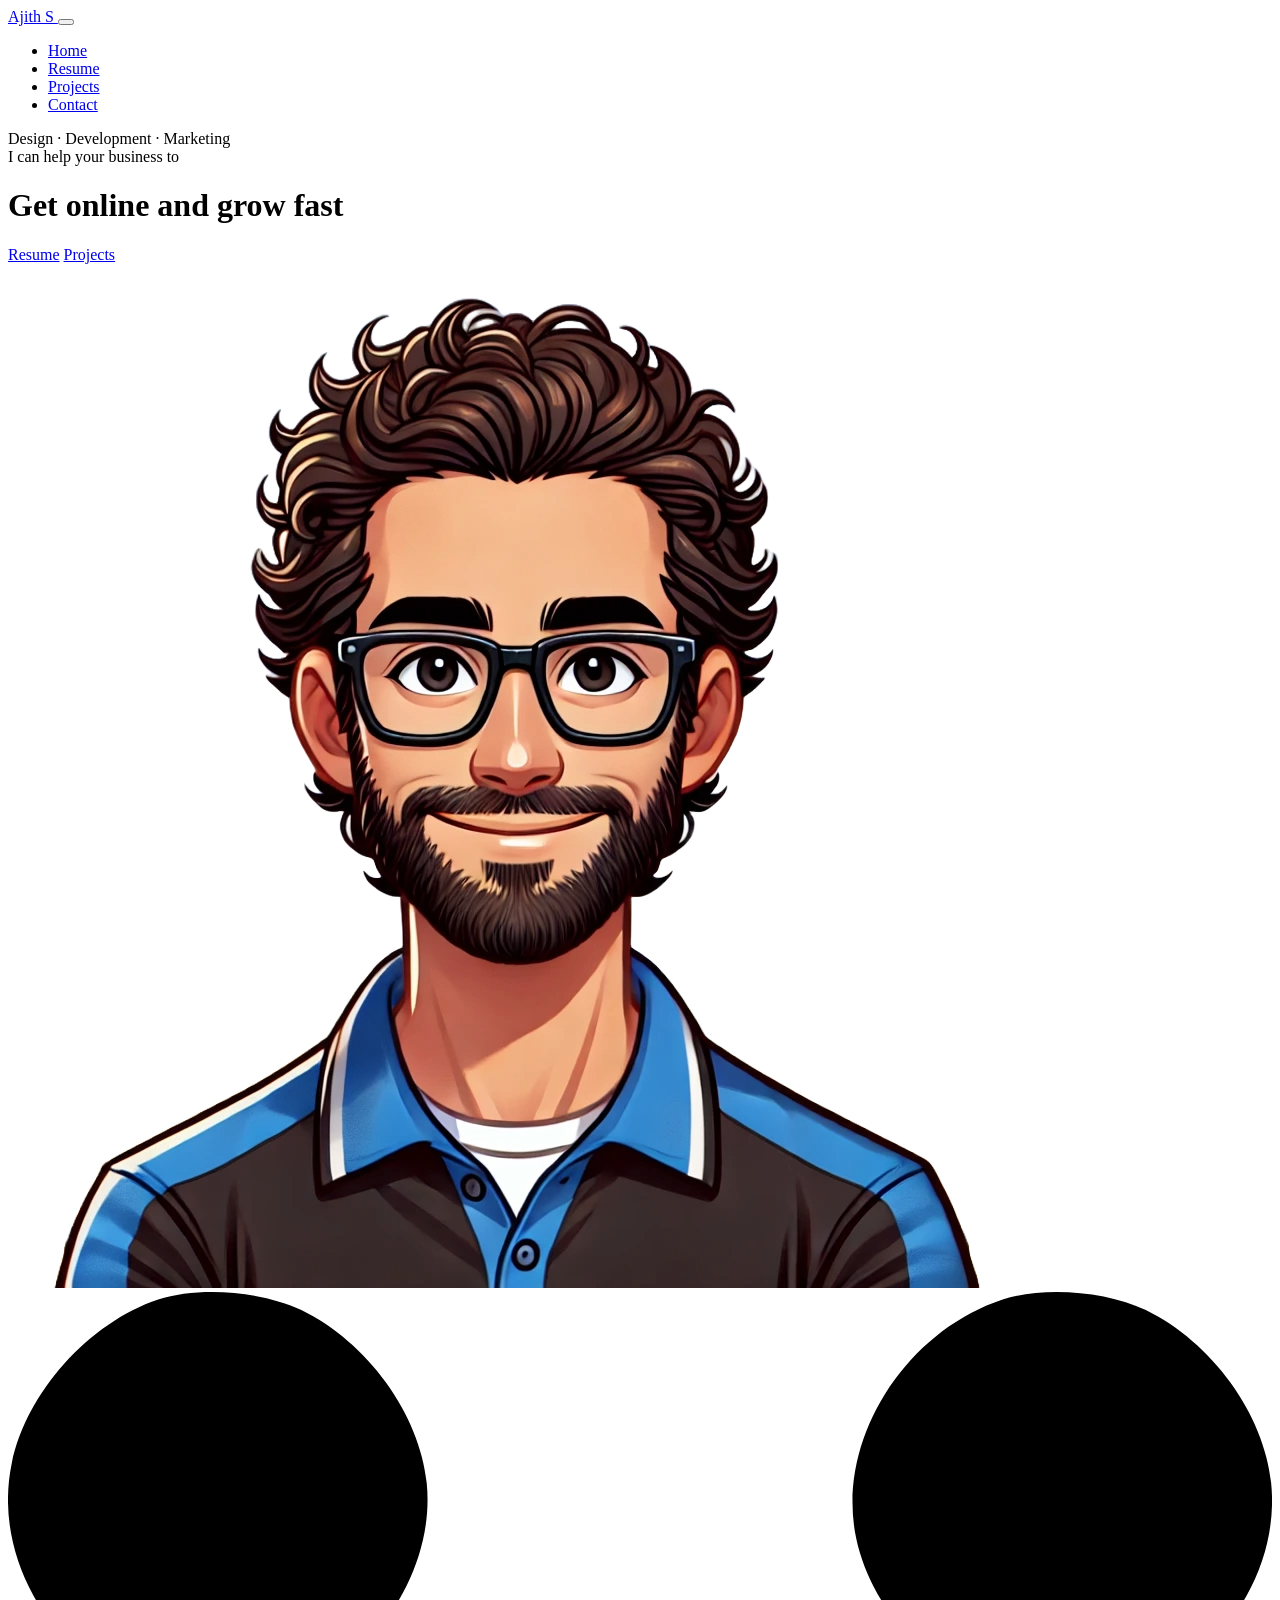
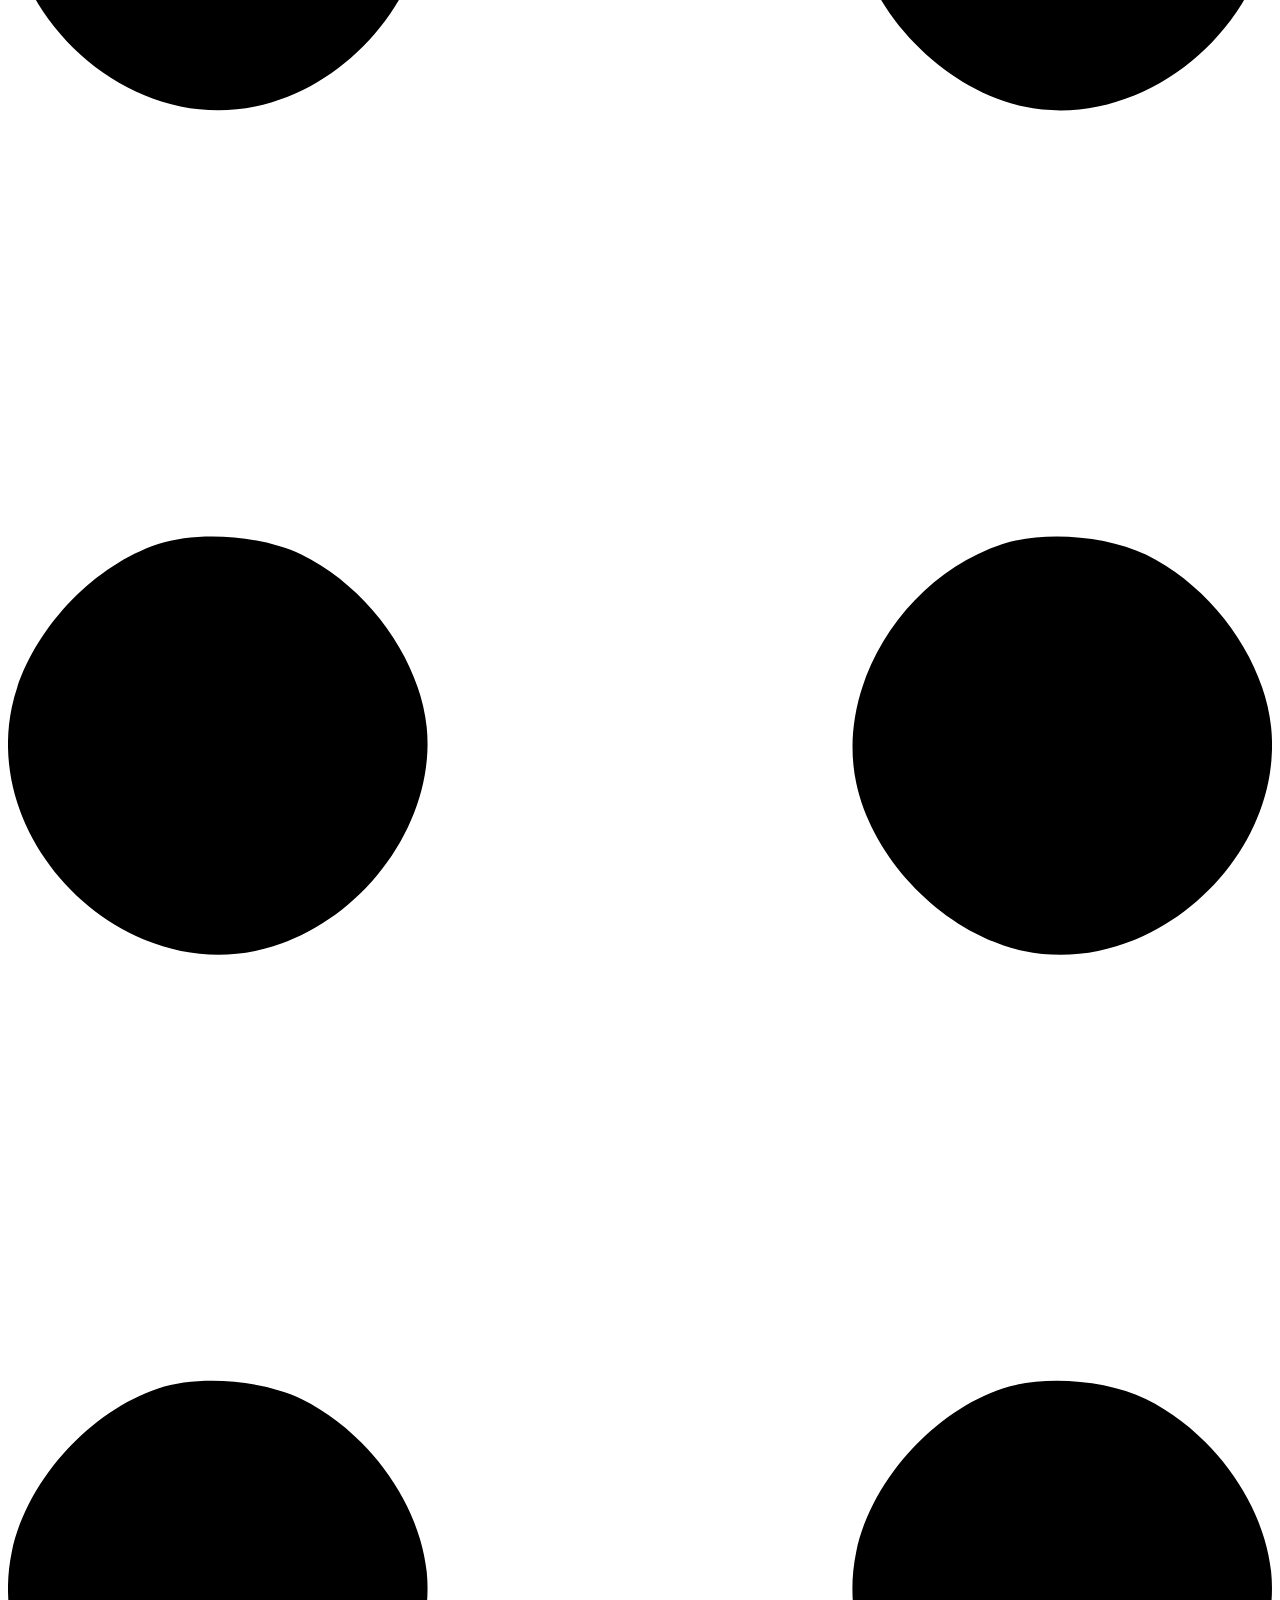
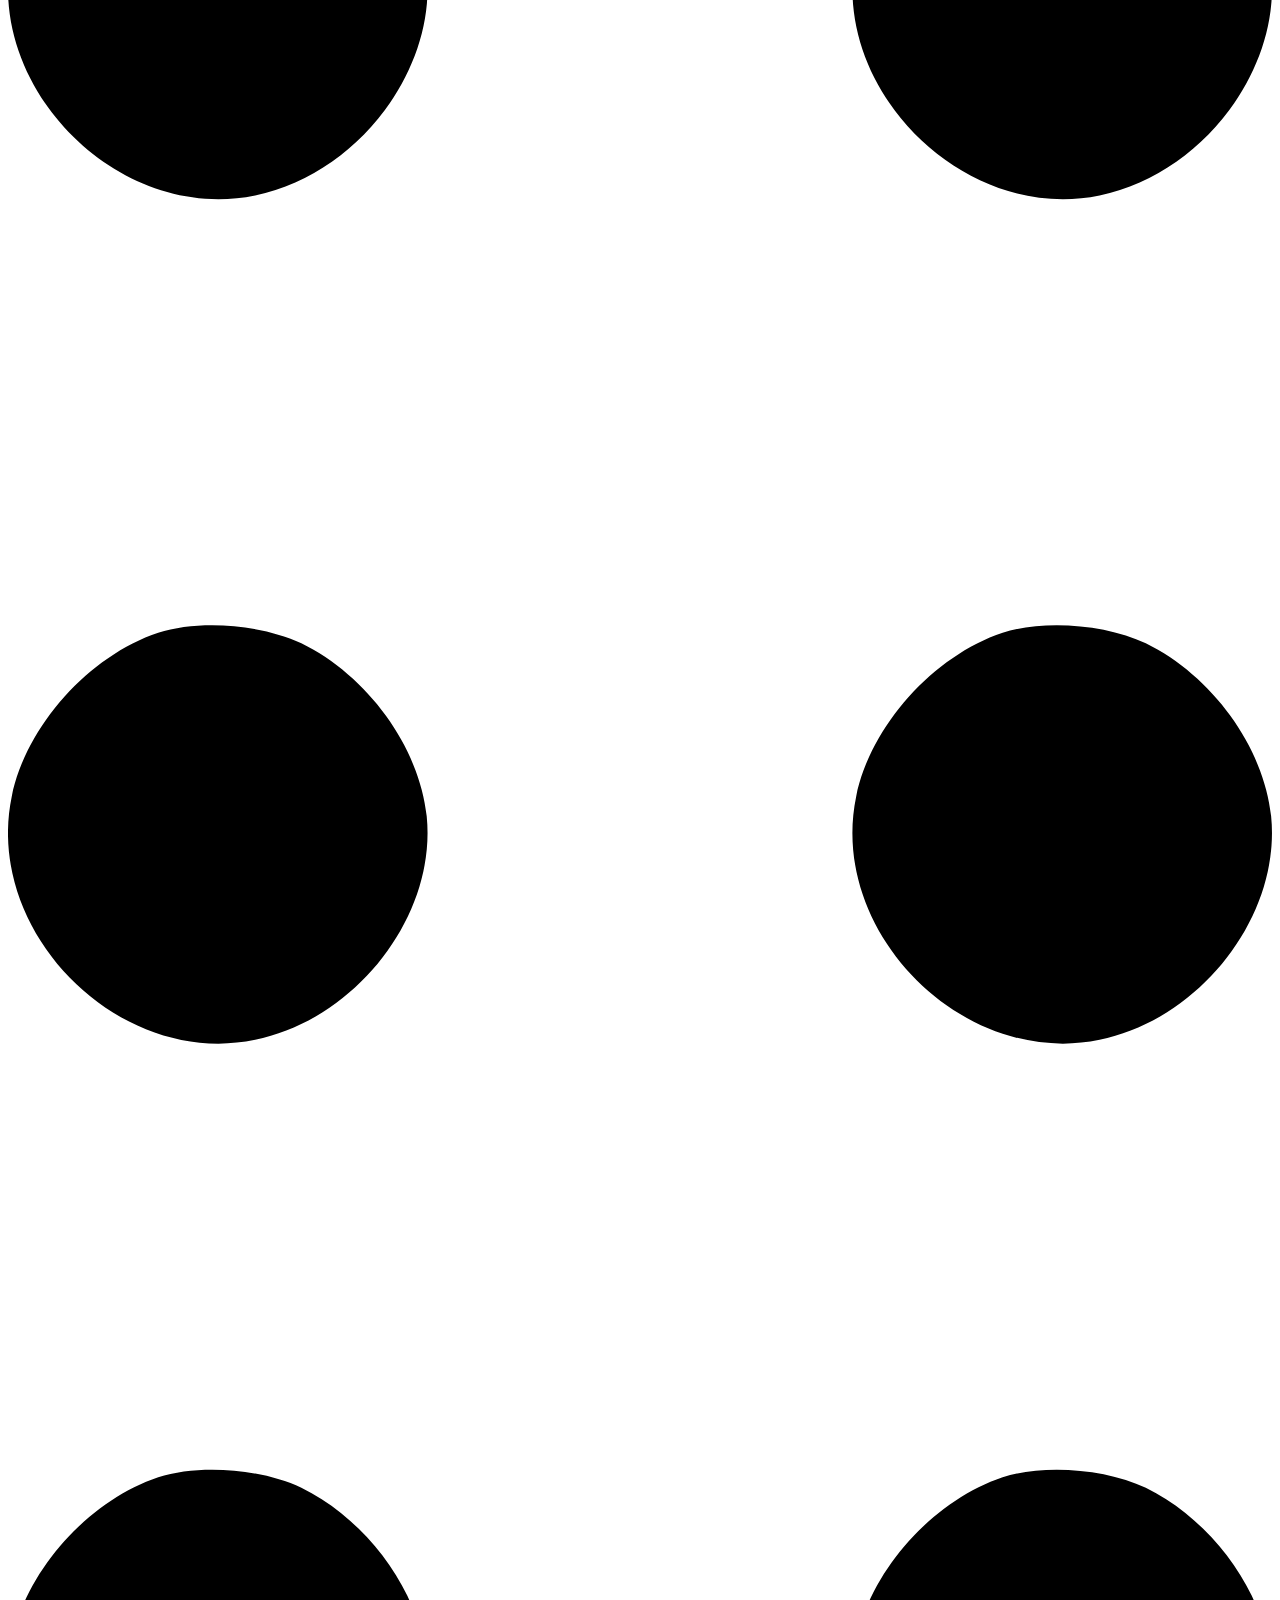
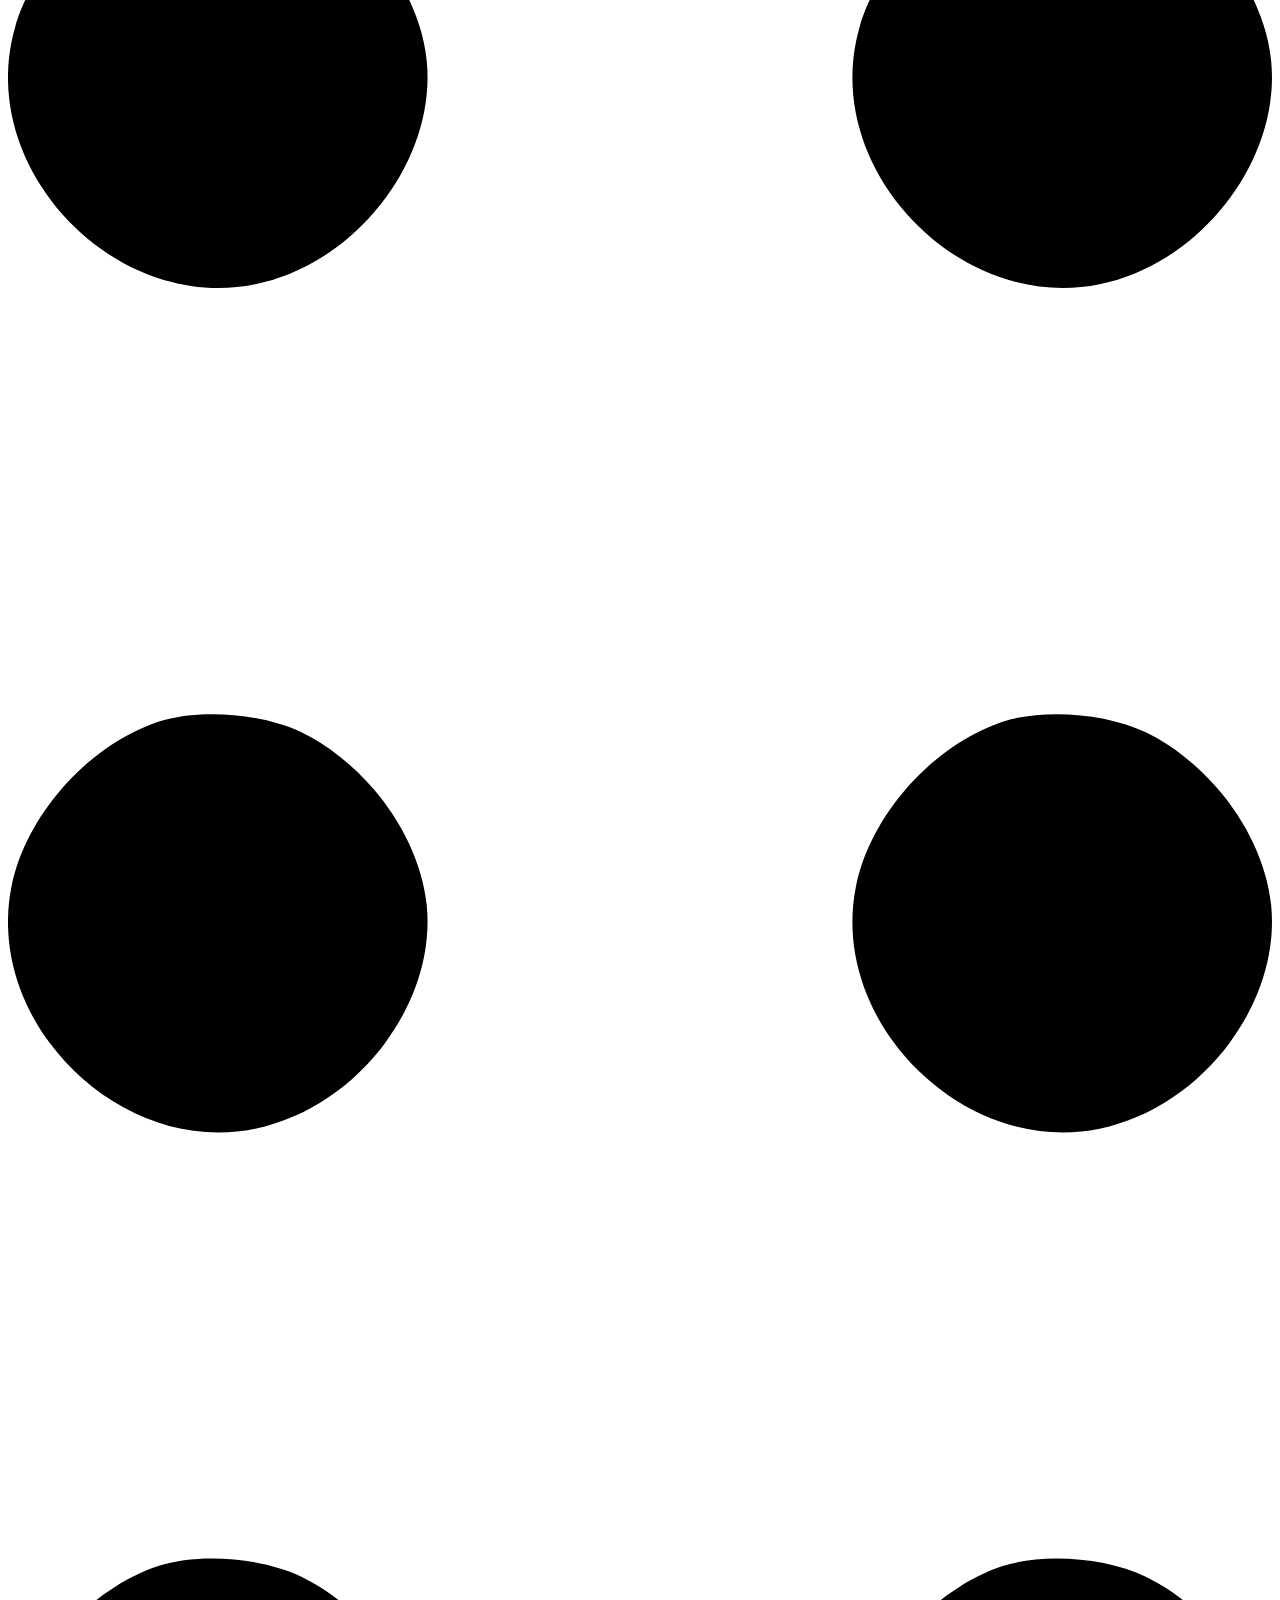
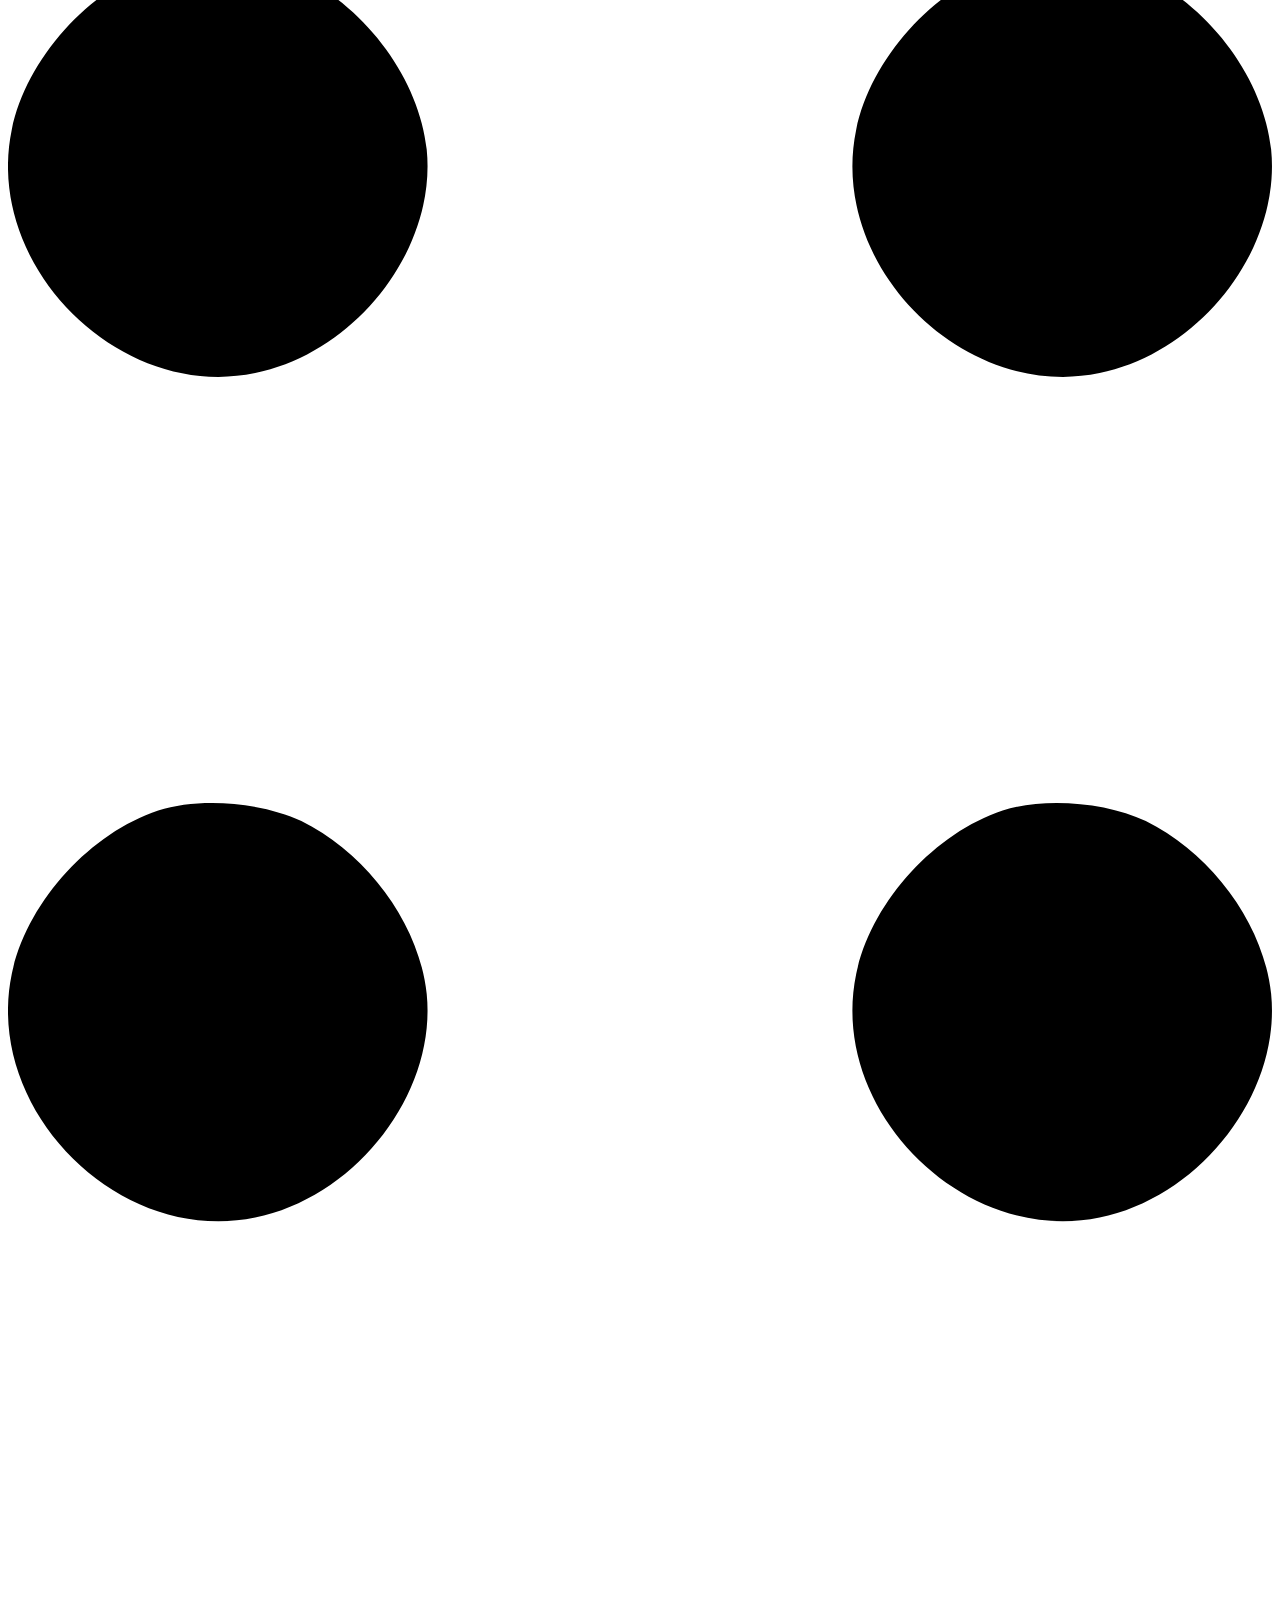
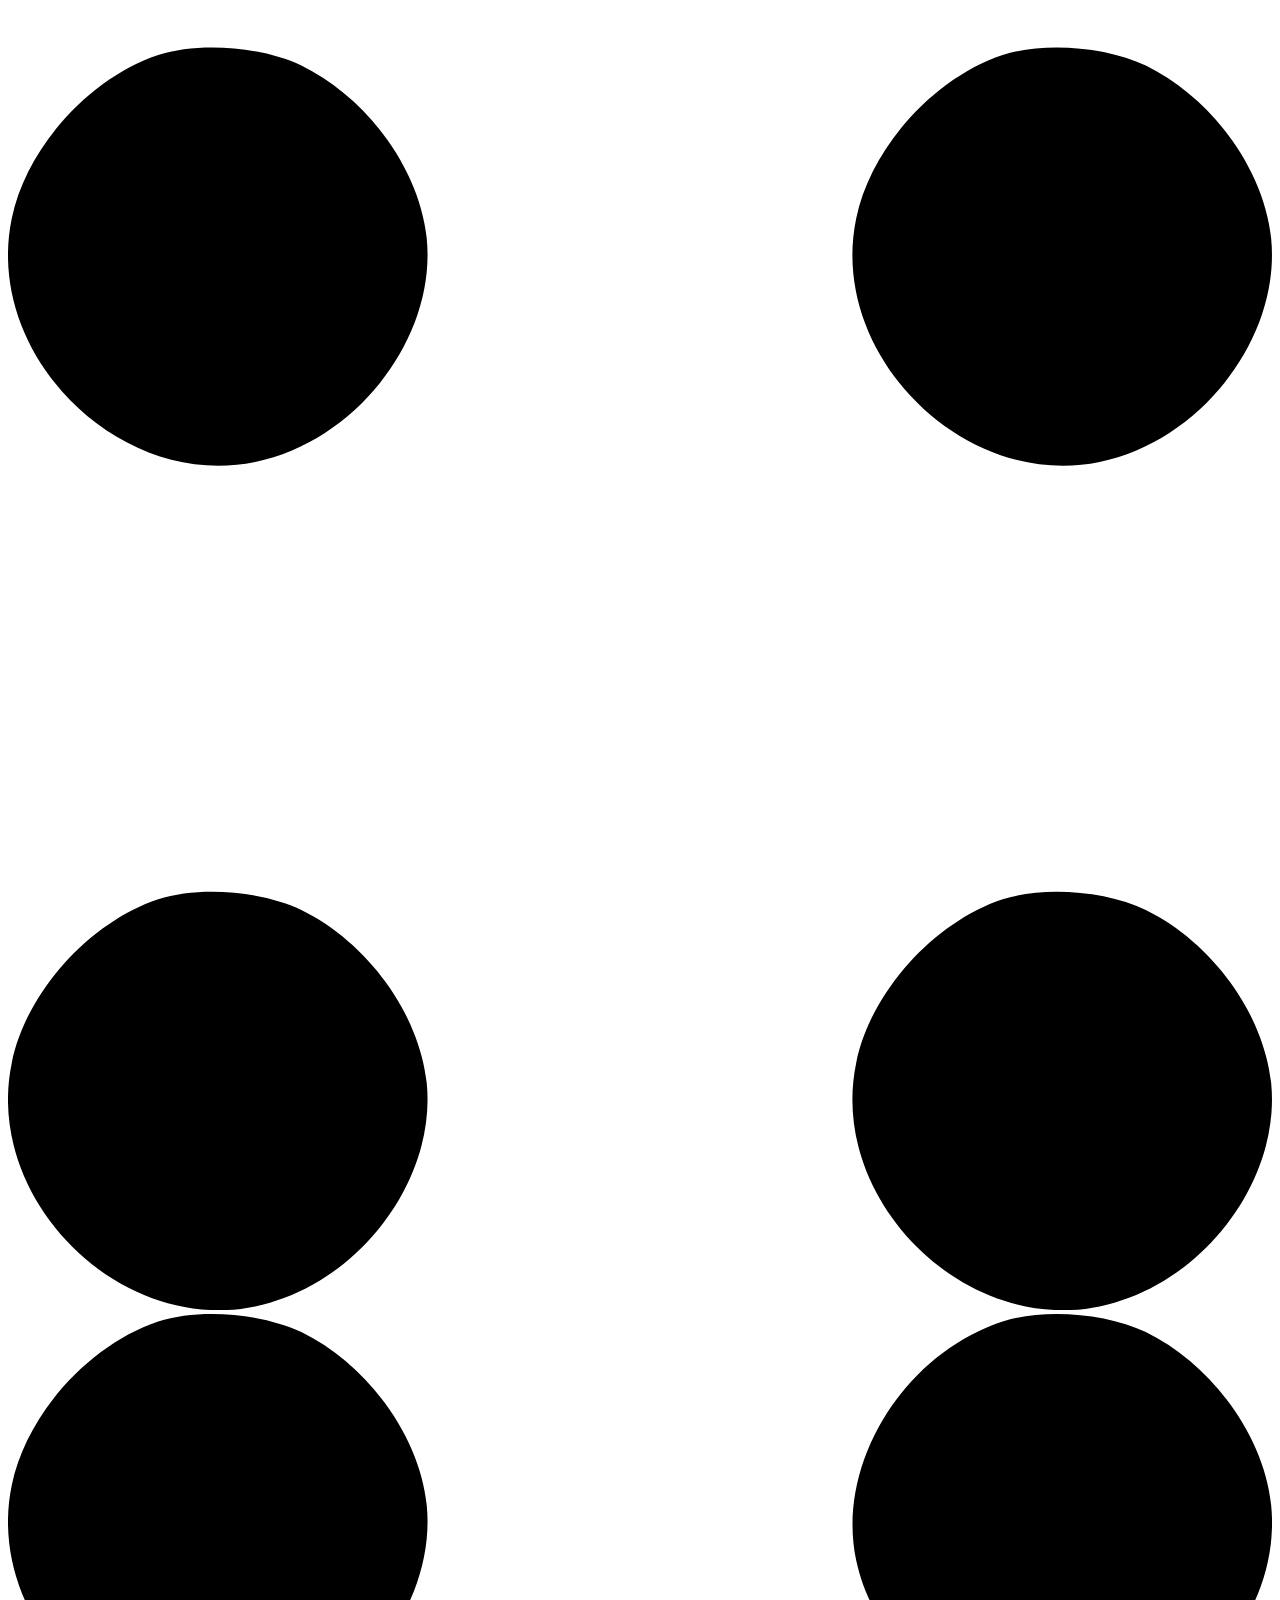
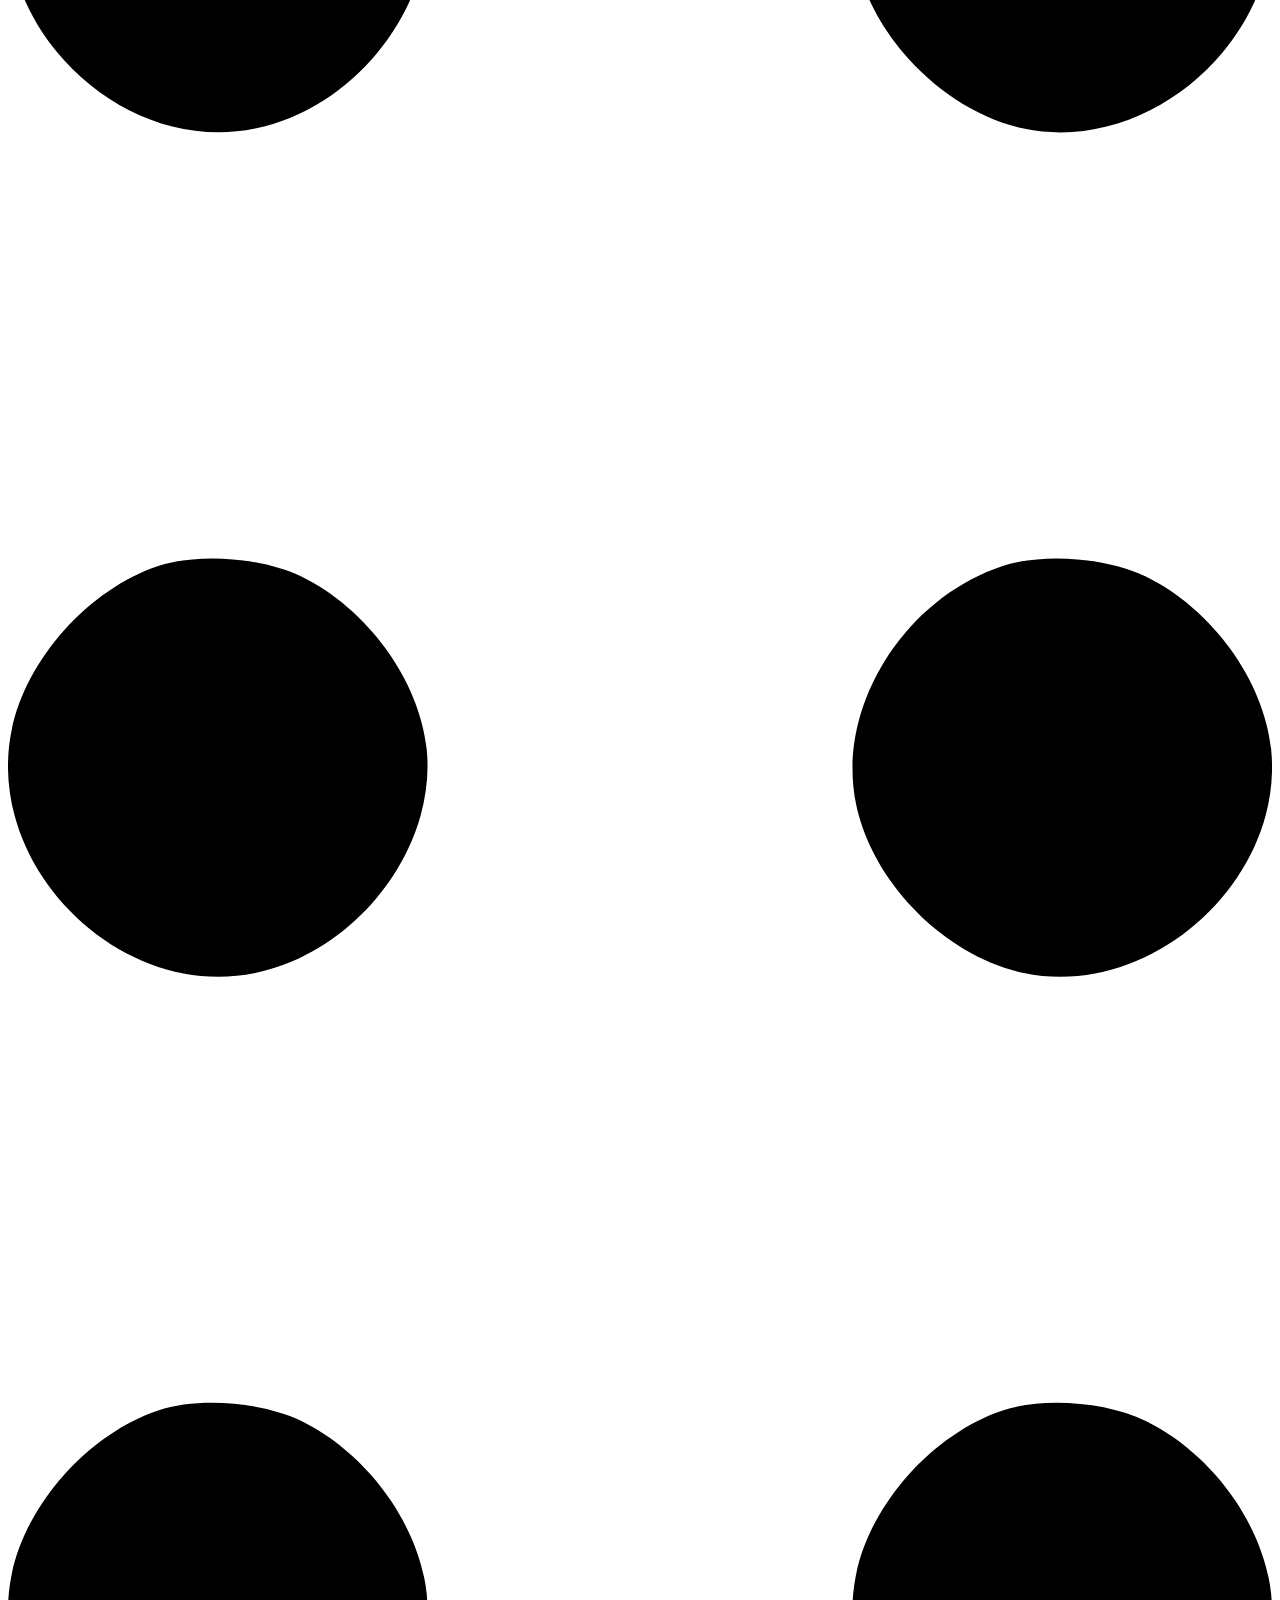
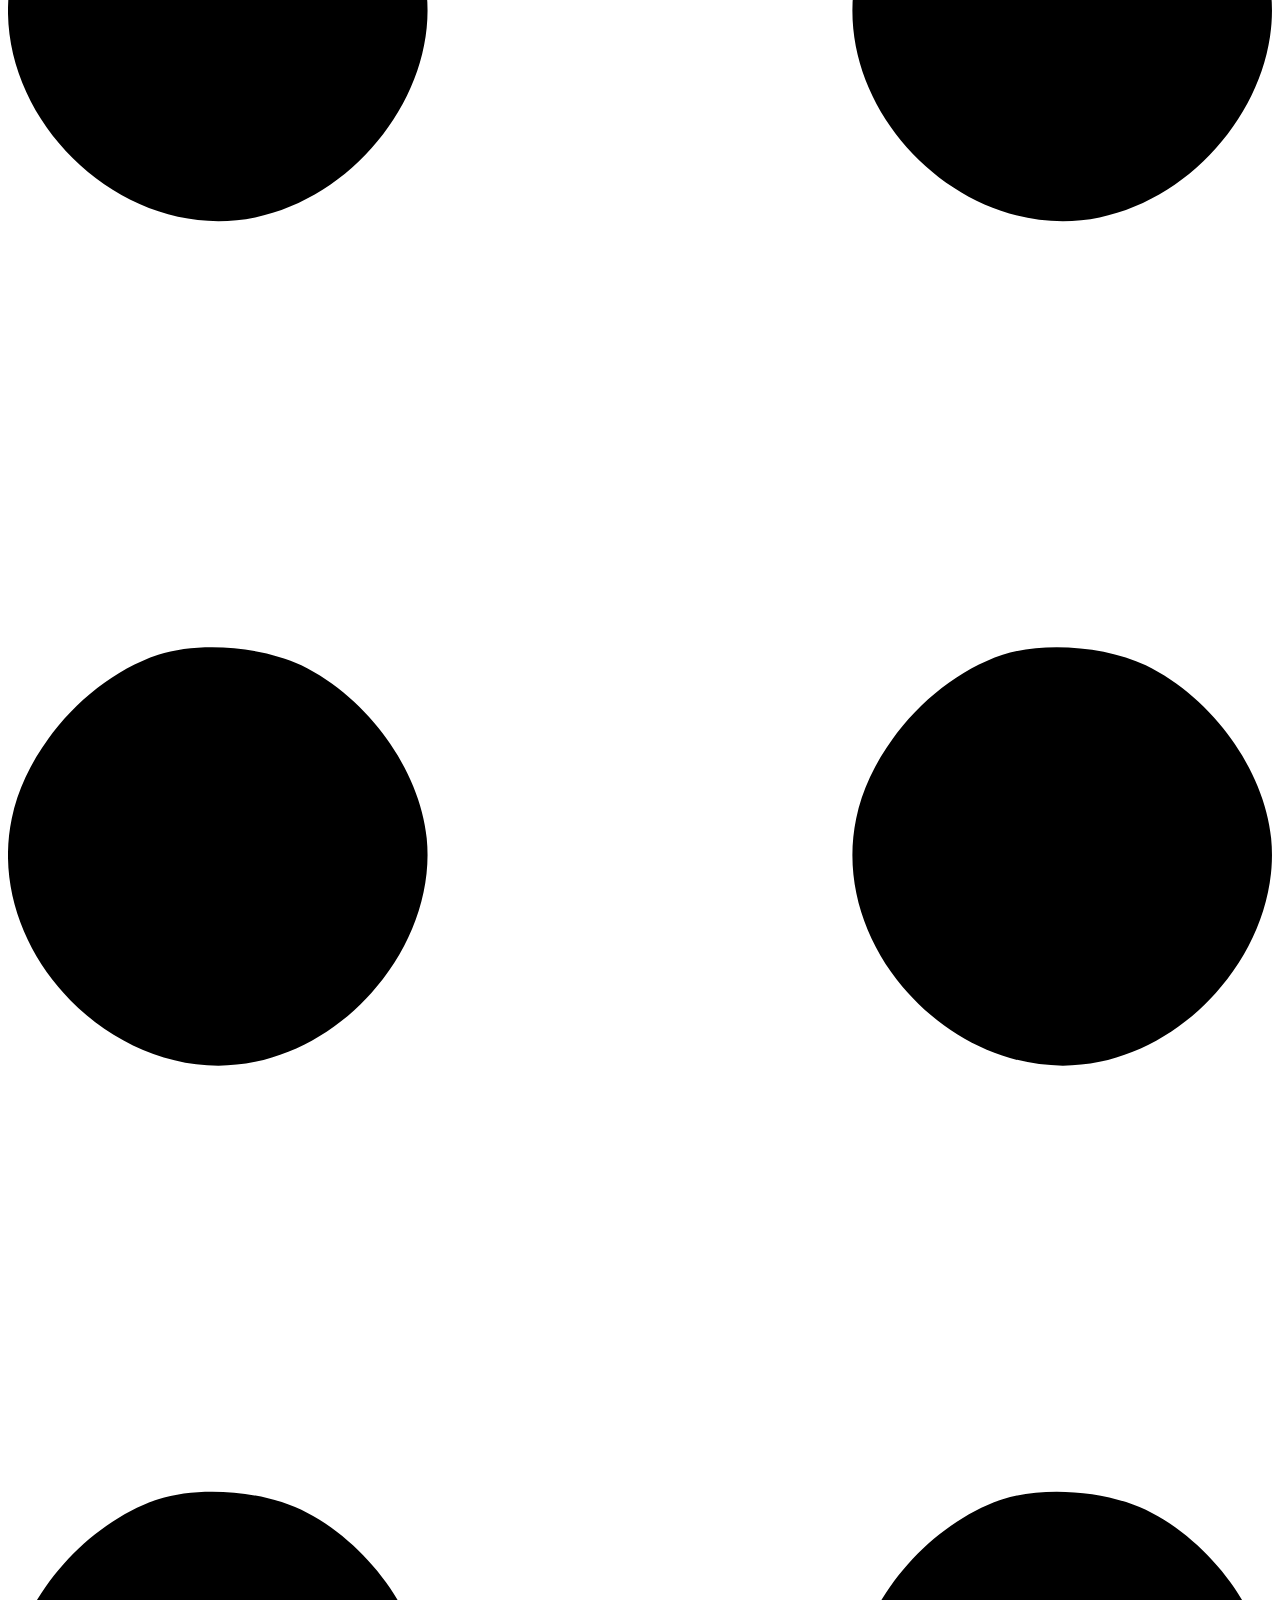
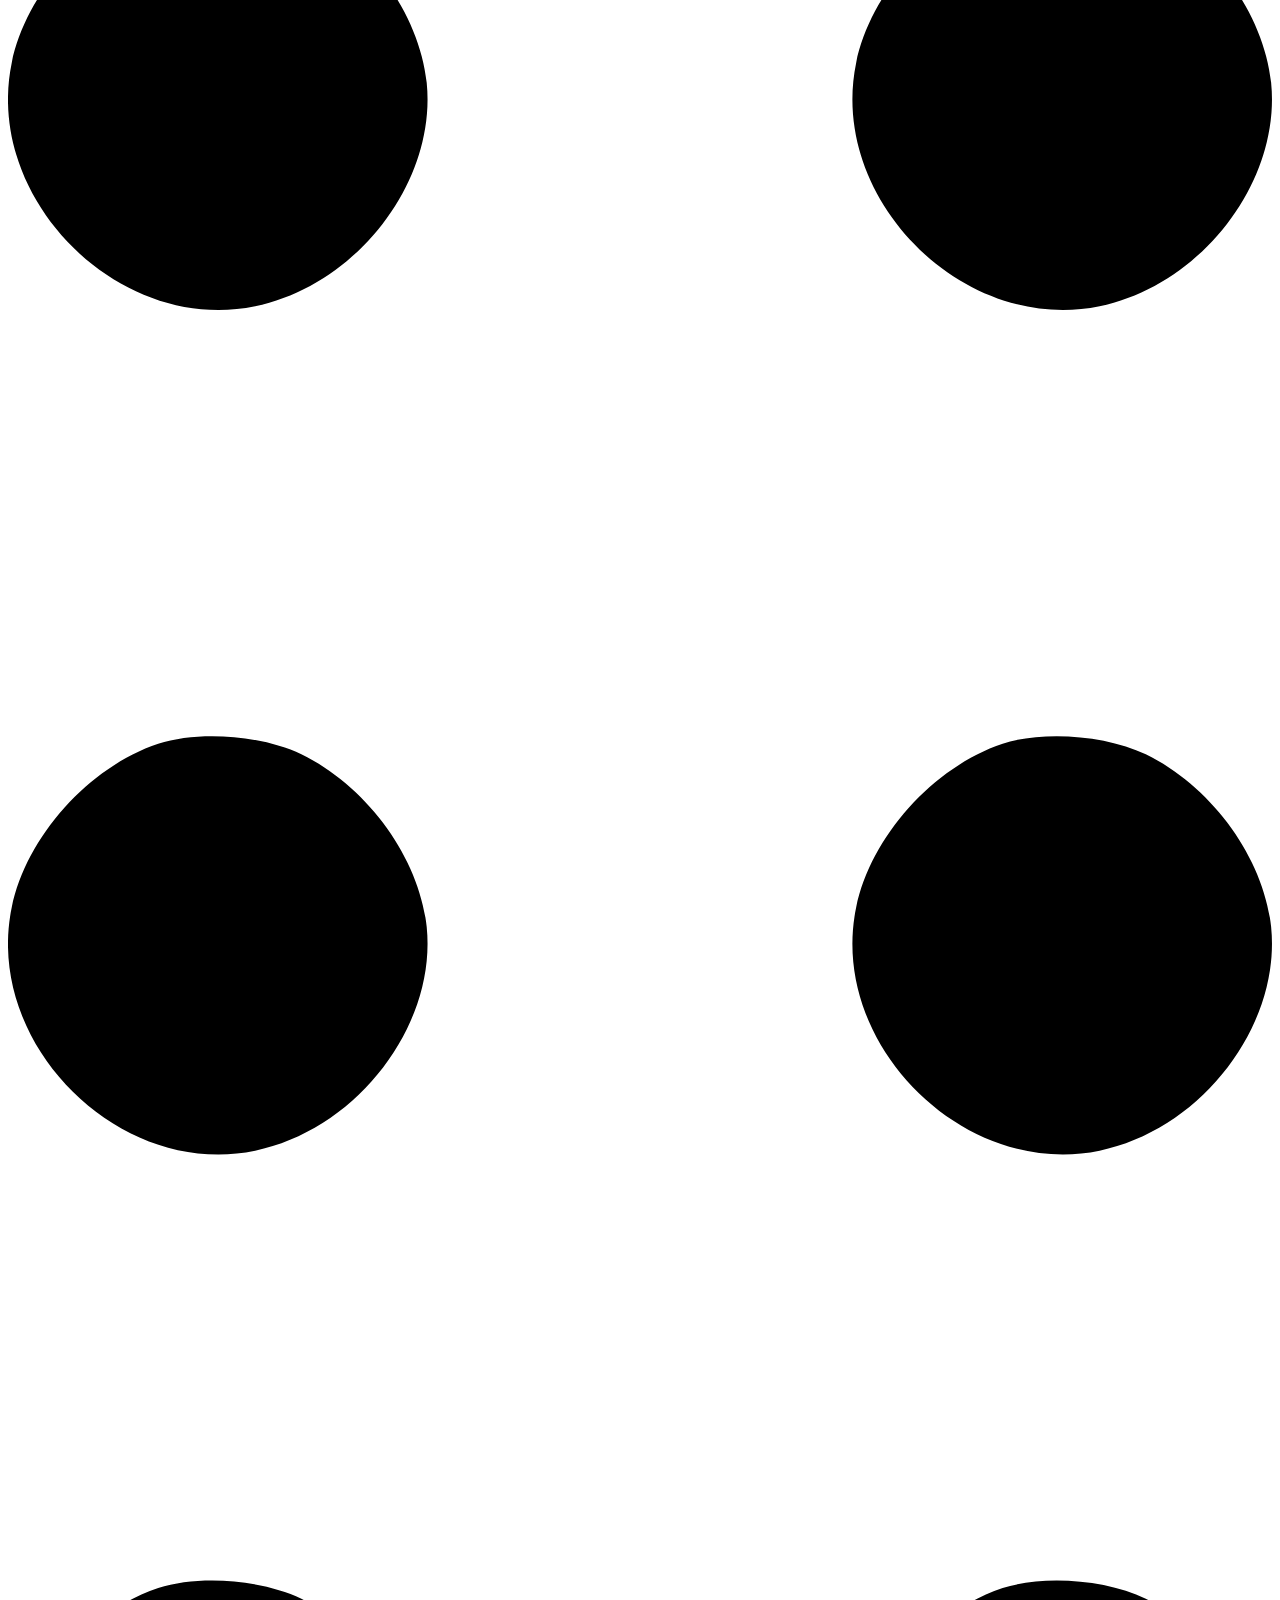
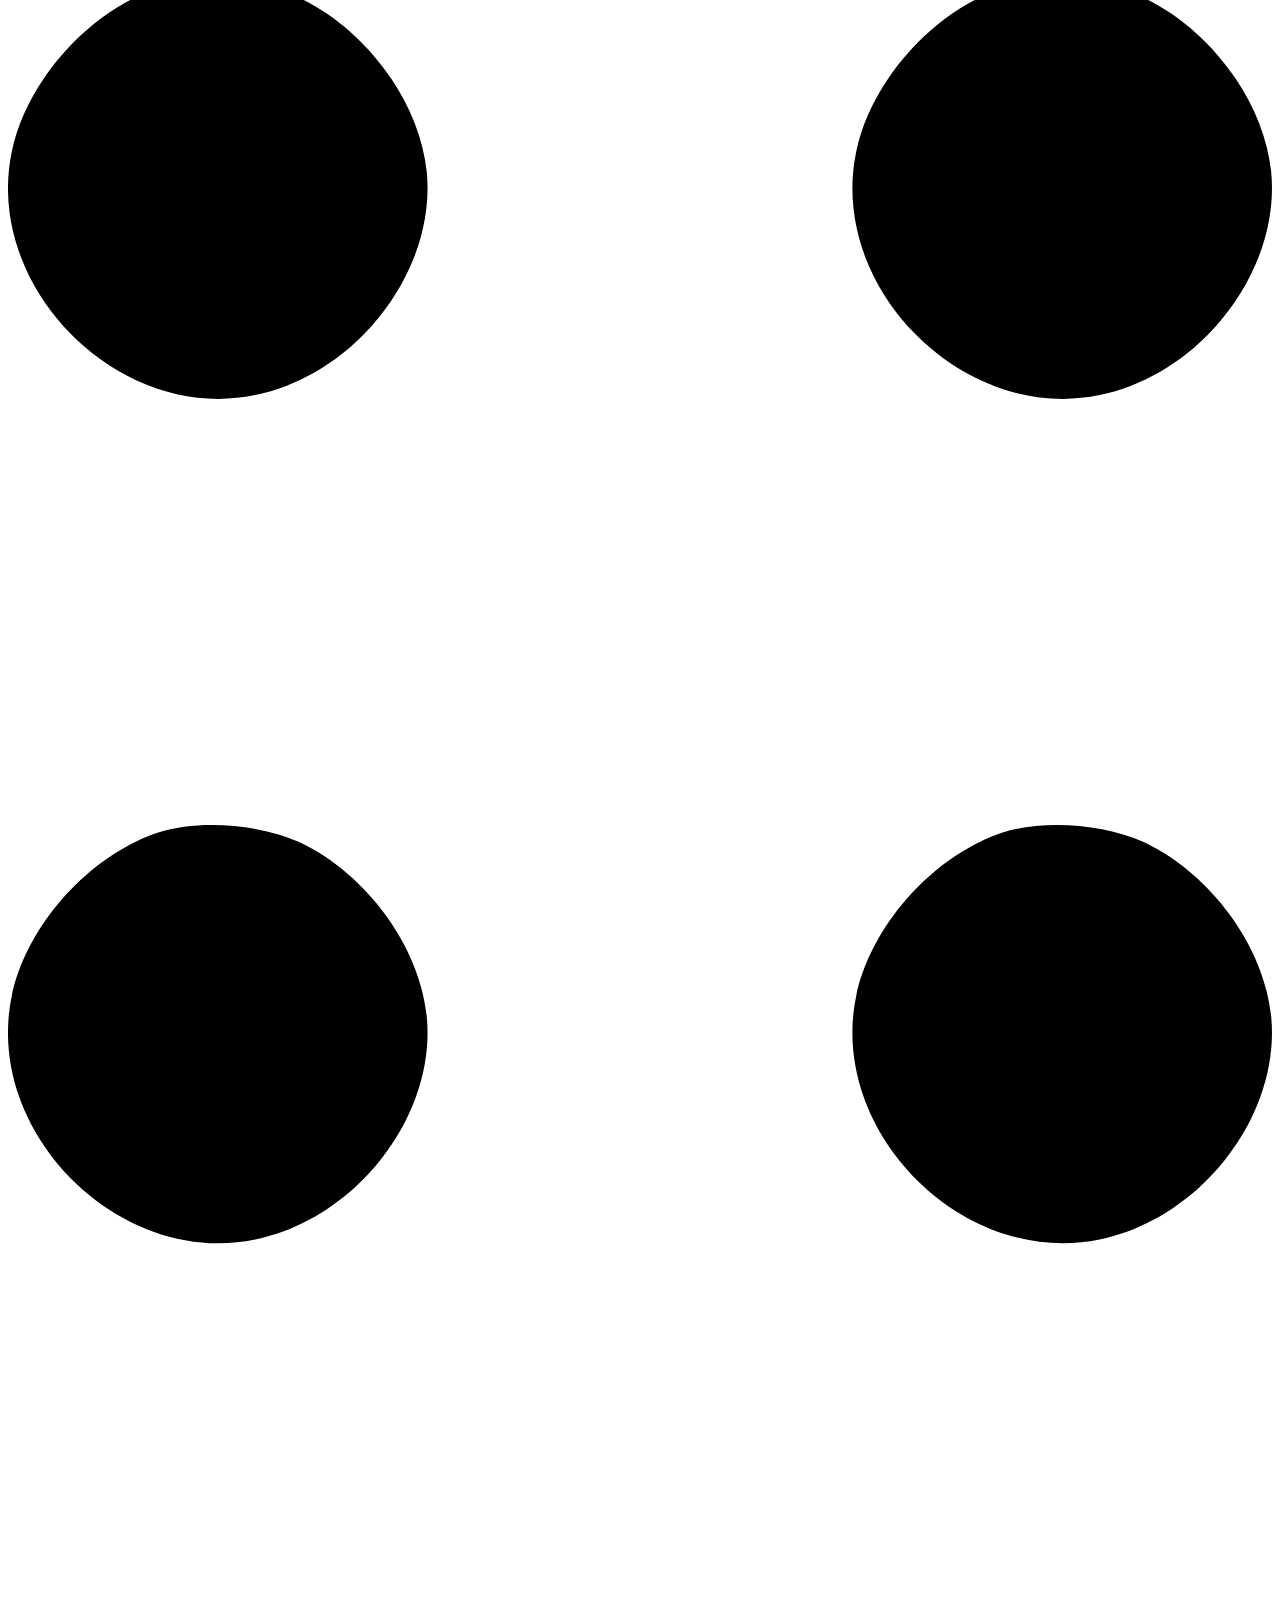
==== index.html @ 53abc730 "init" ====
<!DOCTYPE html>
<html lang="en">
  <head>
    <meta charset="utf-8" />
    <meta
      name="viewport"
      content="width=device-width, initial-scale=1, shrink-to-fit=no"
    />
    <meta name="description" content="" />
    <meta name="author" content="" />
    <title>Ajith Profile</title>
    <!-- Favicon-->
    <link rel="icon" type="image/x-icon" href="assets/favicon.ico" />
    <!-- Custom Google font-->
    <link rel="preconnect" href="https://fonts.googleapis.com" />
    <link rel="preconnect" href="https://fonts.gstatic.com" crossorigin />
    <link
      href="https://fonts.googleapis.com/css2?family=Plus+Jakarta+Sans:wght@100;200;300;400;500;600;700;800;900&amp;display=swap"
      rel="stylesheet"
    />
    <!-- Bootstrap icons-->
    <link
      href="https://cdn.jsdelivr.net/npm/bootstrap-icons@1.8.1/font/bootstrap-icons.css"
      rel="stylesheet"
    />
    <!-- Core theme CSS (includes Bootstrap)-->
    <link href="css/styles.css" rel="stylesheet" />
  </head>
  <body class="d-flex flex-column h-100">
    <main class="flex-shrink-0">
      <!-- Navigation-->
      <nav class="navbar navbar-expand-lg navbar-light bg-white py-3">
        <div class="container px-5">
          <a class="navbar-brand" href="index.html"
            ><span class="fw-bolder text-primary"> Ajith S </span></a
          >
          <button
            class="navbar-toggler"
            type="button"
            data-bs-toggle="collapse"
            data-bs-target="#navbarSupportedContent"
            aria-controls="navbarSupportedContent"
            aria-expanded="false"
            aria-label="Toggle navigation"
          >
            <span class="navbar-toggler-icon"></span>
          </button>
          <div class="collapse navbar-collapse" id="navbarSupportedContent">
            <ul class="navbar-nav ms-auto mb-2 mb-lg-0 small fw-bolder">
              <li class="nav-item">
                <a class="nav-link" href="index.html">Home</a>
              </li>
              <li class="nav-item">
                <a class="nav-link" href="resume.html">Resume</a>
              </li>
              <li class="nav-item">
                <a class="nav-link" href="projects.html">Projects</a>
              </li>
              <li class="nav-item">
                <a class="nav-link" href="contact.html">Contact</a>
              </li>
            </ul>
          </div>
        </div>
      </nav>
      <!-- Header-->
      <header class="py-5">
        <div class="container px-5 pb-5">
          <div class="row gx-5 align-items-center">
            <div class="col-xxl-5">
              <!-- Header text content-->
              <div class="text-center text-xxl-start">
                <div
                  class="badge bg-gradient-primary-to-secondary text-white mb-4"
                >
                  <div class="text-uppercase">
                    Design &middot; Development &middot; Marketing
                  </div>
                </div>
                <div class="fs-3 fw-light text-muted">
                  I can help your business to
                </div>
                <h1 class="display-3 fw-bolder mb-5">
                  <span class="text-gradient d-inline"
                    >Get online and grow fast</span
                  >
                </h1>
                <div
                  class="d-grid gap-3 d-sm-flex justify-content-sm-center justify-content-xxl-start mb-3"
                >
                  <a
                    class="btn btn-primary btn-lg px-5 py-3 me-sm-3 fs-6 fw-bolder"
                    href="resume.html"
                    >Resume</a
                  >
                  <a
                    class="btn btn-outline-dark btn-lg px-5 py-3 fs-6 fw-bolder"
                    href="projects.html"
                    >Projects</a
                  >
                </div>
              </div>
            </div>
            <div class="col-xxl-7">
              <!-- Header profile picture-->
              <div class="d-flex justify-content-center mt-5 mt-xxl-0">
                <div class="profile bg-gradient-primary-to-secondary">
                  <!-- TIP: For best results, use a photo with a transparent background like the demo example below-->
                  <!-- Watch a tutorial on how to do this on YouTube (link)-->
                  <img class="profile-img" src="assets/profile.png" alt="..." />
                  <div class="dots-1">
                    <!-- SVG Dots-->
                    <svg
                      version="1.1"
                      xmlns="http://www.w3.org/2000/svg"
                      xmlns:xlink="http://www.w3.org/1999/xlink"
                      x="0px"
                      y="0px"
                      viewBox="0 0 191.6 1215.4"
                      style="enable-background: new 0 0 191.6 1215.4"
                      xml:space="preserve"
                    >
                      <g
                        transform="translate(0.000000,1280.000000) scale(0.100000,-0.100000)"
                      >
                        <path
                          d="M227.7,12788.6c-105-35-200-141-222-248c-43-206,163-412,369-369c155,32,275,190,260,339c-11,105-90,213-190,262        C383.7,12801.6,289.7,12808.6,227.7,12788.6z"
                        ></path>
                        <path
                          d="M1507.7,12788.6c-151-50-253-216-222-362c25-119,136-230,254-255c194-41,395,142,375,339c-11,105-90,213-190,262        C1663.7,12801.6,1569.7,12808.6,1507.7,12788.6z"
                        ></path>
                        <path
                          d="M227.7,11508.6c-105-35-200-141-222-248c-43-206,163-412,369-369c155,32,275,190,260,339c-11,105-90,213-190,262        C383.7,11521.6,289.7,11528.6,227.7,11508.6z"
                        ></path>
                        <path
                          d="M1507.7,11508.6c-151-50-253-216-222-362c25-119,136-230,254-255c194-41,395,142,375,339c-11,105-90,213-190,262        C1663.7,11521.6,1569.7,11528.6,1507.7,11508.6z"
                        ></path>
                        <path
                          d="M227.7,10228.6c-105-35-200-141-222-248c-43-206,163-412,369-369c155,32,275,190,260,339c-11,105-90,213-190,262        C383.7,10241.6,289.7,10248.6,227.7,10228.6z"
                        ></path>
                        <path
                          d="M1507.7,10228.6c-105-35-200-141-222-248c-43-206,163-412,369-369c155,32,275,190,260,339c-11,105-90,213-190,262        C1663.7,10241.6,1569.7,10248.6,1507.7,10228.6z"
                        ></path>
                        <path
                          d="M227.7,8948.6c-105-35-200-141-222-248c-43-206,163-412,369-369c155,32,275,190,260,339c-11,105-90,213-190,262        C383.7,8961.6,289.7,8968.6,227.7,8948.6z"
                        ></path>
                        <path
                          d="M1507.7,8948.6c-105-35-200-141-222-248c-43-206,163-412,369-369c155,32,275,190,260,339c-11,105-90,213-190,262        C1663.7,8961.6,1569.7,8968.6,1507.7,8948.6z"
                        ></path>
                        <path
                          d="M227.7,7668.6c-105-35-200-141-222-248c-43-206,163-412,369-369c155,32,275,190,260,339c-11,105-90,213-190,262        C383.7,7681.6,289.7,7688.6,227.7,7668.6z"
                        ></path>
                        <path
                          d="M1507.7,7668.6c-105-35-200-141-222-248c-43-206,163-412,369-369c155,32,275,190,260,339c-11,105-90,213-190,262        C1663.7,7681.6,1569.7,7688.6,1507.7,7668.6z"
                        ></path>
                        <path
                          d="M227.7,6388.6c-105-35-200-141-222-248c-43-206,163-412,369-369c155,32,275,190,260,339c-11,105-90,213-190,262        C383.7,6401.6,289.7,6408.6,227.7,6388.6z"
                        ></path>
                        <path
                          d="M1507.7,6388.6c-105-35-200-141-222-248c-43-206,163-412,369-369c155,32,275,190,260,339c-11,105-90,213-190,262        C1663.7,6401.6,1569.7,6408.6,1507.7,6388.6z"
                        ></path>
                        <path
                          d="M227.7,5108.6c-105-35-200-141-222-248c-43-206,163-412,369-369c155,32,275,190,260,339c-11,105-90,213-190,262        C383.7,5121.6,289.7,5128.6,227.7,5108.6z"
                        ></path>
                        <path
                          d="M1507.7,5108.6c-105-35-200-141-222-248c-43-206,163-412,369-369c155,32,275,190,260,339c-11,105-90,213-190,262        C1663.7,5121.6,1569.7,5128.6,1507.7,5108.6z"
                        ></path>
                        <path
                          d="M227.7,3828.6c-105-35-200-141-222-248c-43-206,163-412,369-369c155,32,275,190,260,339c-11,105-90,213-190,262        C383.7,3841.6,289.7,3848.6,227.7,3828.6z"
                        ></path>
                        <path
                          d="M1507.7,3828.6c-105-35-200-141-222-248c-43-206,163-412,369-369c155,32,275,190,260,339c-11,105-90,213-190,262        C1663.7,3841.6,1569.7,3848.6,1507.7,3828.6z"
                        ></path>
                        <path
                          d="M227.7,2548.6c-105-35-200-141-222-248c-43-206,163-412,369-369c155,32,275,190,260,339c-11,105-90,213-190,262        C383.7,2561.6,289.7,2568.6,227.7,2548.6z"
                        ></path>
                        <path
                          d="M1507.7,2548.6c-105-35-200-141-222-248c-43-206,163-412,369-369c155,32,275,190,260,339c-11,105-90,213-190,262        C1663.7,2561.6,1569.7,2568.6,1507.7,2548.6z"
                        ></path>
                        <path
                          d="M227.7,1268.6c-105-35-200-141-222-248c-43-206,163-412,369-369c155,32,275,190,260,339c-11,105-90,213-190,262        C383.7,1281.6,289.7,1288.6,227.7,1268.6z"
                        ></path>
                        <path
                          d="M1507.7,1268.6c-105-35-200-141-222-248c-43-206,163-412,369-369c155,32,275,190,260,339c-11,105-90,213-190,262        C1663.7,1281.6,1569.7,1288.6,1507.7,1268.6z"
                        ></path>
                      </g>
                    </svg>
                    <!-- END of SVG dots-->
                  </div>
                  <div class="dots-2">
                    <!-- SVG Dots-->
                    <svg
                      version="1.1"
                      xmlns="http://www.w3.org/2000/svg"
                      xmlns:xlink="http://www.w3.org/1999/xlink"
                      x="0px"
                      y="0px"
                      viewBox="0 0 191.6 1215.4"
                      style="enable-background: new 0 0 191.6 1215.4"
                      xml:space="preserve"
                    >
                      <g
                        transform="translate(0.000000,1280.000000) scale(0.100000,-0.100000)"
                      >
                        <path
                          d="M227.7,12788.6c-105-35-200-141-222-248c-43-206,163-412,369-369c155,32,275,190,260,339c-11,105-90,213-190,262        C383.7,12801.6,289.7,12808.6,227.7,12788.6z"
                        ></path>
                        <path
                          d="M1507.7,12788.6c-151-50-253-216-222-362c25-119,136-230,254-255c194-41,395,142,375,339c-11,105-90,213-190,262        C1663.7,12801.6,1569.7,12808.6,1507.7,12788.6z"
                        ></path>
                        <path
                          d="M227.7,11508.6c-105-35-200-141-222-248c-43-206,163-412,369-369c155,32,275,190,260,339c-11,105-90,213-190,262        C383.7,11521.6,289.7,11528.6,227.7,11508.6z"
                        ></path>
                        <path
                          d="M1507.7,11508.6c-151-50-253-216-222-362c25-119,136-230,254-255c194-41,395,142,375,339c-11,105-90,213-190,262        C1663.7,11521.6,1569.7,11528.6,1507.7,11508.6z"
                        ></path>
                        <path
                          d="M227.7,10228.6c-105-35-200-141-222-248c-43-206,163-412,369-369c155,32,275,190,260,339c-11,105-90,213-190,262        C383.7,10241.6,289.7,10248.6,227.7,10228.6z"
                        ></path>
                        <path
                          d="M1507.7,10228.6c-105-35-200-141-222-248c-43-206,163-412,369-369c155,32,275,190,260,339c-11,105-90,213-190,262        C1663.7,10241.6,1569.7,10248.6,1507.7,10228.6z"
                        ></path>
                        <path
                          d="M227.7,8948.6c-105-35-200-141-222-248c-43-206,163-412,369-369c155,32,275,190,260,339c-11,105-90,213-190,262        C383.7,8961.6,289.7,8968.6,227.7,8948.6z"
                        ></path>
                        <path
                          d="M1507.7,8948.6c-105-35-200-141-222-248c-43-206,163-412,369-369c155,32,275,190,260,339c-11,105-90,213-190,262        C1663.7,8961.6,1569.7,8968.6,1507.7,8948.6z"
                        ></path>
                        <path
                          d="M227.7,7668.6c-105-35-200-141-222-248c-43-206,163-412,369-369c155,32,275,190,260,339c-11,105-90,213-190,262        C383.7,7681.6,289.7,7688.6,227.7,7668.6z"
                        ></path>
                        <path
                          d="M1507.7,7668.6c-105-35-200-141-222-248c-43-206,163-412,369-369c155,32,275,190,260,339c-11,105-90,213-190,262        C1663.7,7681.6,1569.7,7688.6,1507.7,7668.6z"
                        ></path>
                        <path
                          d="M227.7,6388.6c-105-35-200-141-222-248c-43-206,163-412,369-369c155,32,275,190,260,339c-11,105-90,213-190,262        C383.7,6401.6,289.7,6408.6,227.7,6388.6z"
                        ></path>
                        <path
                          d="M1507.7,6388.6c-105-35-200-141-222-248c-43-206,163-412,369-369c155,32,275,190,260,339c-11,105-90,213-190,262        C1663.7,6401.6,1569.7,6408.6,1507.7,6388.6z"
                        ></path>
                        <path
                          d="M227.7,5108.6c-105-35-200-141-222-248c-43-206,163-412,369-369c155,32,275,190,260,339c-11,105-90,213-190,262        C383.7,5121.6,289.7,5128.6,227.7,5108.6z"
                        ></path>
                        <path
                          d="M1507.7,5108.6c-105-35-200-141-222-248c-43-206,163-412,369-369c155,32,275,190,260,339c-11,105-90,213-190,262        C1663.7,5121.6,1569.7,5128.6,1507.7,5108.6z"
                        ></path>
                        <path
                          d="M227.7,3828.6c-105-35-200-141-222-248c-43-206,163-412,369-369c155,32,275,190,260,339c-11,105-90,213-190,262        C383.7,3841.6,289.7,3848.6,227.7,3828.6z"
                        ></path>
                        <path
                          d="M1507.7,3828.6c-105-35-200-141-222-248c-43-206,163-412,369-369c155,32,275,190,260,339c-11,105-90,213-190,262        C1663.7,3841.6,1569.7,3848.6,1507.7,3828.6z"
                        ></path>
                        <path
                          d="M227.7,2548.6c-105-35-200-141-222-248c-43-206,163-412,369-369c155,32,275,190,260,339c-11,105-90,213-190,262        C383.7,2561.6,289.7,2568.6,227.7,2548.6z"
                        ></path>
                        <path
                          d="M1507.7,2548.6c-105-35-200-141-222-248c-43-206,163-412,369-369c155,32,275,190,260,339c-11,105-90,213-190,262        C1663.7,2561.6,1569.7,2568.6,1507.7,2548.6z"
                        ></path>
                        <path
                          d="M227.7,1268.6c-105-35-200-141-222-248c-43-206,163-412,369-369c155,32,275,190,260,339c-11,105-90,213-190,262        C383.7,1281.6,289.7,1288.6,227.7,1268.6z"
                        ></path>
                        <path
                          d="M1507.7,1268.6c-105-35-200-141-222-248c-43-206,163-412,369-369c155,32,275,190,260,339c-11,105-90,213-190,262        C1663.7,1281.6,1569.7,1288.6,1507.7,1268.6z"
                        ></path>
                      </g>
                    </svg>
                    <!-- END of SVG dots-->
                  </div>
                  <div class="dots-3">
                    <!-- SVG Dots-->
                    <svg
                      version="1.1"
                      xmlns="http://www.w3.org/2000/svg"
                      xmlns:xlink="http://www.w3.org/1999/xlink"
                      x="0px"
                      y="0px"
                      viewBox="0 0 191.6 1215.4"
                      style="enable-background: new 0 0 191.6 1215.4"
                      xml:space="preserve"
                    >
                      <g
                        transform="translate(0.000000,1280.000000) scale(0.100000,-0.100000)"
                      >
                        <path
                          d="M227.7,12788.6c-105-35-200-141-222-248c-43-206,163-412,369-369c155,32,275,190,260,339c-11,105-90,213-190,262        C383.7,12801.6,289.7,12808.6,227.7,12788.6z"
                        ></path>
                        <path
                          d="M1507.7,12788.6c-151-50-253-216-222-362c25-119,136-230,254-255c194-41,395,142,375,339c-11,105-90,213-190,262        C1663.7,12801.6,1569.7,12808.6,1507.7,12788.6z"
                        ></path>
                        <path
                          d="M227.7,11508.6c-105-35-200-141-222-248c-43-206,163-412,369-369c155,32,275,190,260,339c-11,105-90,213-190,262        C383.7,11521.6,289.7,11528.6,227.7,11508.6z"
                        ></path>
                        <path
                          d="M1507.7,11508.6c-151-50-253-216-222-362c25-119,136-230,254-255c194-41,395,142,375,339c-11,105-90,213-190,262        C1663.7,11521.6,1569.7,11528.6,1507.7,11508.6z"
                        ></path>
                        <path
                          d="M227.7,10228.6c-105-35-200-141-222-248c-43-206,163-412,369-369c155,32,275,190,260,339c-11,105-90,213-190,262        C383.7,10241.6,289.7,10248.6,227.7,10228.6z"
                        ></path>
                        <path
                          d="M1507.7,10228.6c-105-35-200-141-222-248c-43-206,163-412,369-369c155,32,275,190,260,339c-11,105-90,213-190,262        C1663.7,10241.6,1569.7,10248.6,1507.7,10228.6z"
                        ></path>
                        <path
                          d="M227.7,8948.6c-105-35-200-141-222-248c-43-206,163-412,369-369c155,32,275,190,260,339c-11,105-90,213-190,262        C383.7,8961.6,289.7,8968.6,227.7,8948.6z"
                        ></path>
                        <path
                          d="M1507.7,8948.6c-105-35-200-141-222-248c-43-206,163-412,369-369c155,32,275,190,260,339c-11,105-90,213-190,262        C1663.7,8961.6,1569.7,8968.6,1507.7,8948.6z"
                        ></path>
                        <path
                          d="M227.7,7668.6c-105-35-200-141-222-248c-43-206,163-412,369-369c155,32,275,190,260,339c-11,105-90,213-190,262        C383.7,7681.6,289.7,7688.6,227.7,7668.6z"
                        ></path>
                        <path
                          d="M1507.7,7668.6c-105-35-200-141-222-248c-43-206,163-412,369-369c155,32,275,190,260,339c-11,105-90,213-190,262        C1663.7,7681.6,1569.7,7688.6,1507.7,7668.6z"
                        ></path>
                        <path
                          d="M227.7,6388.6c-105-35-200-141-222-248c-43-206,163-412,369-369c155,32,275,190,260,339c-11,105-90,213-190,262        C383.7,6401.6,289.7,6408.6,227.7,6388.6z"
                        ></path>
                        <path
                          d="M1507.7,6388.6c-105-35-200-141-222-248c-43-206,163-412,369-369c155,32,275,190,260,339c-11,105-90,213-190,262        C1663.7,6401.6,1569.7,6408.6,1507.7,6388.6z"
                        ></path>
                        <path
                          d="M227.7,5108.6c-105-35-200-141-222-248c-43-206,163-412,369-369c155,32,275,190,260,339c-11,105-90,213-190,262        C383.7,5121.6,289.7,5128.6,227.7,5108.6z"
                        ></path>
                        <path
                          d="M1507.7,5108.6c-105-35-200-141-222-248c-43-206,163-412,369-369c155,32,275,190,260,339c-11,105-90,213-190,262        C1663.7,5121.6,1569.7,5128.6,1507.7,5108.6z"
                        ></path>
                        <path
                          d="M227.7,3828.6c-105-35-200-141-222-248c-43-206,163-412,369-369c155,32,275,190,260,339c-11,105-90,213-190,262        C383.7,3841.6,289.7,3848.6,227.7,3828.6z"
                        ></path>
                        <path
                          d="M1507.7,3828.6c-105-35-200-141-222-248c-43-206,163-412,369-369c155,32,275,190,260,339c-11,105-90,213-190,262        C1663.7,3841.6,1569.7,3848.6,1507.7,3828.6z"
                        ></path>
                        <path
                          d="M227.7,2548.6c-105-35-200-141-222-248c-43-206,163-412,369-369c155,32,275,190,260,339c-11,105-90,213-190,262        C383.7,2561.6,289.7,2568.6,227.7,2548.6z"
                        ></path>
                        <path
                          d="M1507.7,2548.6c-105-35-200-141-222-248c-43-206,163-412,369-369c155,32,275,190,260,339c-11,105-90,213-190,262        C1663.7,2561.6,1569.7,2568.6,1507.7,2548.6z"
                        ></path>
                        <path
                          d="M227.7,1268.6c-105-35-200-141-222-248c-43-206,163-412,369-369c155,32,275,190,260,339c-11,105-90,213-190,262        C383.7,1281.6,289.7,1288.6,227.7,1268.6z"
                        ></path>
                        <path
                          d="M1507.7,1268.6c-105-35-200-141-222-248c-43-206,163-412,369-369c155,32,275,190,260,339c-11,105-90,213-190,262        C1663.7,1281.6,1569.7,1288.6,1507.7,1268.6z"
                        ></path>
                      </g>
                    </svg>
                    <!-- END of SVG dots-->
                  </div>
                  <div class="dots-4">
                    <!-- SVG Dots-->
                    <svg
                      version="1.1"
                      xmlns="http://www.w3.org/2000/svg"
                      xmlns:xlink="http://www.w3.org/1999/xlink"
                      x="0px"
                      y="0px"
                      viewBox="0 0 191.6 1215.4"
                      style="enable-background: new 0 0 191.6 1215.4"
                      xml:space="preserve"
                    >
                      <g
                        transform="translate(0.000000,1280.000000) scale(0.100000,-0.100000)"
                      >
                        <path
                          d="M227.7,12788.6c-105-35-200-141-222-248c-43-206,163-412,369-369c155,32,275,190,260,339c-11,105-90,213-190,262        C383.7,12801.6,289.7,12808.6,227.7,12788.6z"
                        ></path>
                        <path
                          d="M1507.7,12788.6c-151-50-253-216-222-362c25-119,136-230,254-255c194-41,395,142,375,339c-11,105-90,213-190,262        C1663.7,12801.6,1569.7,12808.6,1507.7,12788.6z"
                        ></path>
                        <path
                          d="M227.7,11508.6c-105-35-200-141-222-248c-43-206,163-412,369-369c155,32,275,190,260,339c-11,105-90,213-190,262        C383.7,11521.6,289.7,11528.6,227.7,11508.6z"
                        ></path>
                        <path
                          d="M1507.7,11508.6c-151-50-253-216-222-362c25-119,136-230,254-255c194-41,395,142,375,339c-11,105-90,213-190,262        C1663.7,11521.6,1569.7,11528.6,1507.7,11508.6z"
                        ></path>
                        <path
                          d="M227.7,10228.6c-105-35-200-141-222-248c-43-206,163-412,369-369c155,32,275,190,260,339c-11,105-90,213-190,262        C383.7,10241.6,289.7,10248.6,227.7,10228.6z"
                        ></path>
                        <path
                          d="M1507.7,10228.6c-105-35-200-141-222-248c-43-206,163-412,369-369c155,32,275,190,260,339c-11,105-90,213-190,262        C1663.7,10241.6,1569.7,10248.6,1507.7,10228.6z"
                        ></path>
                        <path
                          d="M227.7,8948.6c-105-35-200-141-222-248c-43-206,163-412,369-369c155,32,275,190,260,339c-11,105-90,213-190,262        C383.7,8961.6,289.7,8968.6,227.7,8948.6z"
                        ></path>
                        <path
                          d="M1507.7,8948.6c-105-35-200-141-222-248c-43-206,163-412,369-369c155,32,275,190,260,339c-11,105-90,213-190,262        C1663.7,8961.6,1569.7,8968.6,1507.7,8948.6z"
                        ></path>
                        <path
                          d="M227.7,7668.6c-105-35-200-141-222-248c-43-206,163-412,369-369c155,32,275,190,260,339c-11,105-90,213-190,262        C383.7,7681.6,289.7,7688.6,227.7,7668.6z"
                        ></path>
                        <path
                          d="M1507.7,7668.6c-105-35-200-141-222-248c-43-206,163-412,369-369c155,32,275,190,260,339c-11,105-90,213-190,262        C1663.7,7681.6,1569.7,7688.6,1507.7,7668.6z"
                        ></path>
                        <path
                          d="M227.7,6388.6c-105-35-200-141-222-248c-43-206,163-412,369-369c155,32,275,190,260,339c-11,105-90,213-190,262        C383.7,6401.6,289.7,6408.6,227.7,6388.6z"
                        ></path>
                        <path
                          d="M1507.7,6388.6c-105-35-200-141-222-248c-43-206,163-412,369-369c155,32,275,190,260,339c-11,105-90,213-190,262        C1663.7,6401.6,1569.7,6408.6,1507.7,6388.6z"
                        ></path>
                        <path
                          d="M227.7,5108.6c-105-35-200-141-222-248c-43-206,163-412,369-369c155,32,275,190,260,339c-11,105-90,213-190,262        C383.7,5121.6,289.7,5128.6,227.7,5108.6z"
                        ></path>
                        <path
                          d="M1507.7,5108.6c-105-35-200-141-222-248c-43-206,163-412,369-369c155,32,275,190,260,339c-11,105-90,213-190,262        C1663.7,5121.6,1569.7,5128.6,1507.7,5108.6z"
                        ></path>
                        <path
                          d="M227.7,3828.6c-105-35-200-141-222-248c-43-206,163-412,369-369c155,32,275,190,260,339c-11,105-90,213-190,262        C383.7,3841.6,289.7,3848.6,227.7,3828.6z"
                        ></path>
                        <path
                          d="M1507.7,3828.6c-105-35-200-141-222-248c-43-206,163-412,369-369c155,32,275,190,260,339c-11,105-90,213-190,262        C1663.7,3841.6,1569.7,3848.6,1507.7,3828.6z"
                        ></path>
                        <path
                          d="M227.7,2548.6c-105-35-200-141-222-248c-43-206,163-412,369-369c155,32,275,190,260,339c-11,105-90,213-190,262        C383.7,2561.6,289.7,2568.6,227.7,2548.6z"
                        ></path>
                        <path
                          d="M1507.7,2548.6c-105-35-200-141-222-248c-43-206,163-412,369-369c155,32,275,190,260,339c-11,105-90,213-190,262        C1663.7,2561.6,1569.7,2568.6,1507.7,2548.6z"
                        ></path>
                        <path
                          d="M227.7,1268.6c-105-35-200-141-222-248c-43-206,163-412,369-369c155,32,275,190,260,339c-11,105-90,213-190,262        C383.7,1281.6,289.7,1288.6,227.7,1268.6z"
                        ></path>
                        <path
                          d="M1507.7,1268.6c-105-35-200-141-222-248c-43-206,163-412,369-369c155,32,275,190,260,339c-11,105-90,213-190,262        C1663.7,1281.6,1569.7,1288.6,1507.7,1268.6z"
                        ></path>
                      </g>
                    </svg>
                    <!-- END of SVG dots-->
                  </div>
                </div>
              </div>
            </div>
          </div>
        </div>
      </header>
      <!-- About Section-->
      <section class="bg-light py-5">
        <div class="container px-5">
          <div class="row gx-5 justify-content-center">
            <div class="col-xxl-8">
              <div class="text-center my-5">
                <h2 class="display-5 fw-bolder">
                  <span class="text-gradient d-inline">About Me</span>
                </h2>
                <p class="lead fw-light mb-4">
                  My name is S. Ajith, and I am a Software Developer dedicated
                  to helping people solve problems through my technical skills
                  and innovative solutions.
                </p>
                <p class="text-muted">
                  With a strong foundation in Angular, Python, and MySQL, I am a
                  versatile software engineer with over 2.6 years of experience
                  delivering dynamic web applications. My expertise spans both
                  frontend and backend development, leveraging frameworks like
                  Django and FastAPI alongside modern UI/UX technologies such as
                  Bootstrap and Tailwind CSS to craft seamless and scalable
                  solutions.
                </p>
                <div class="d-flex justify-content-center fs-2 gap-4">
                  <a class="text-gradient" href="#!">
                    <i class="bi bi-twitter"></i>
                  </a>
                  <a
                    class="text-gradient"
                    href="https://www.linkedin.com/in/ajith-s-dev/"
                  >
                    <i class="bi bi-linkedin"></i>
                  </a>
                  <a class="text-gradient" href="#!">
                    <i class="bi bi-github"></i>
                  </a>
                  <!-- <a class="text-gradient" href="#!">
                    <i class="bi bi-figma"></i>
                  </a> -->
                  <a class="text-gradient" href="https://wa.me/8300760162">
                    <i class="bi bi-whatsapp"></i>
                  </a>
                  <a class="text-gradient" href="tel:+918300760162">
                    <i class="bi bi-telephone"></i>
                  </a>
                </div>
              </div>
            </div>
          </div>
        </div>
      </section>
    </main>
    <!-- Footer-->
    <footer class="bg-white py-4 mt-auto">
      <div class="container px-5">
        <div
          class="row align-items-center justify-content-between flex-column flex-sm-row"
        >
          <div class="col-auto">
            <div class="small m-0">Copyright &copy; Your Website 2023</div>
          </div>
          <div class="col-auto">
            <a class="small" href="#!">Privacy</a>
            <span class="mx-1">&middot;</span>
            <a class="small" href="#!">Terms</a>
            <span class="mx-1">&middot;</span>
            <a class="small" href="#!">Contact</a>
          </div>
        </div>
      </div>
    </footer>
    <!-- Bootstrap core JS-->
    <script src="https://cdn.jsdelivr.net/npm/bootstrap@5.2.3/dist/js/bootstrap.bundle.min.js"></script>
    <!-- Core theme JS-->
    <script src="js/scripts.js"></script>
  </body>
</html>
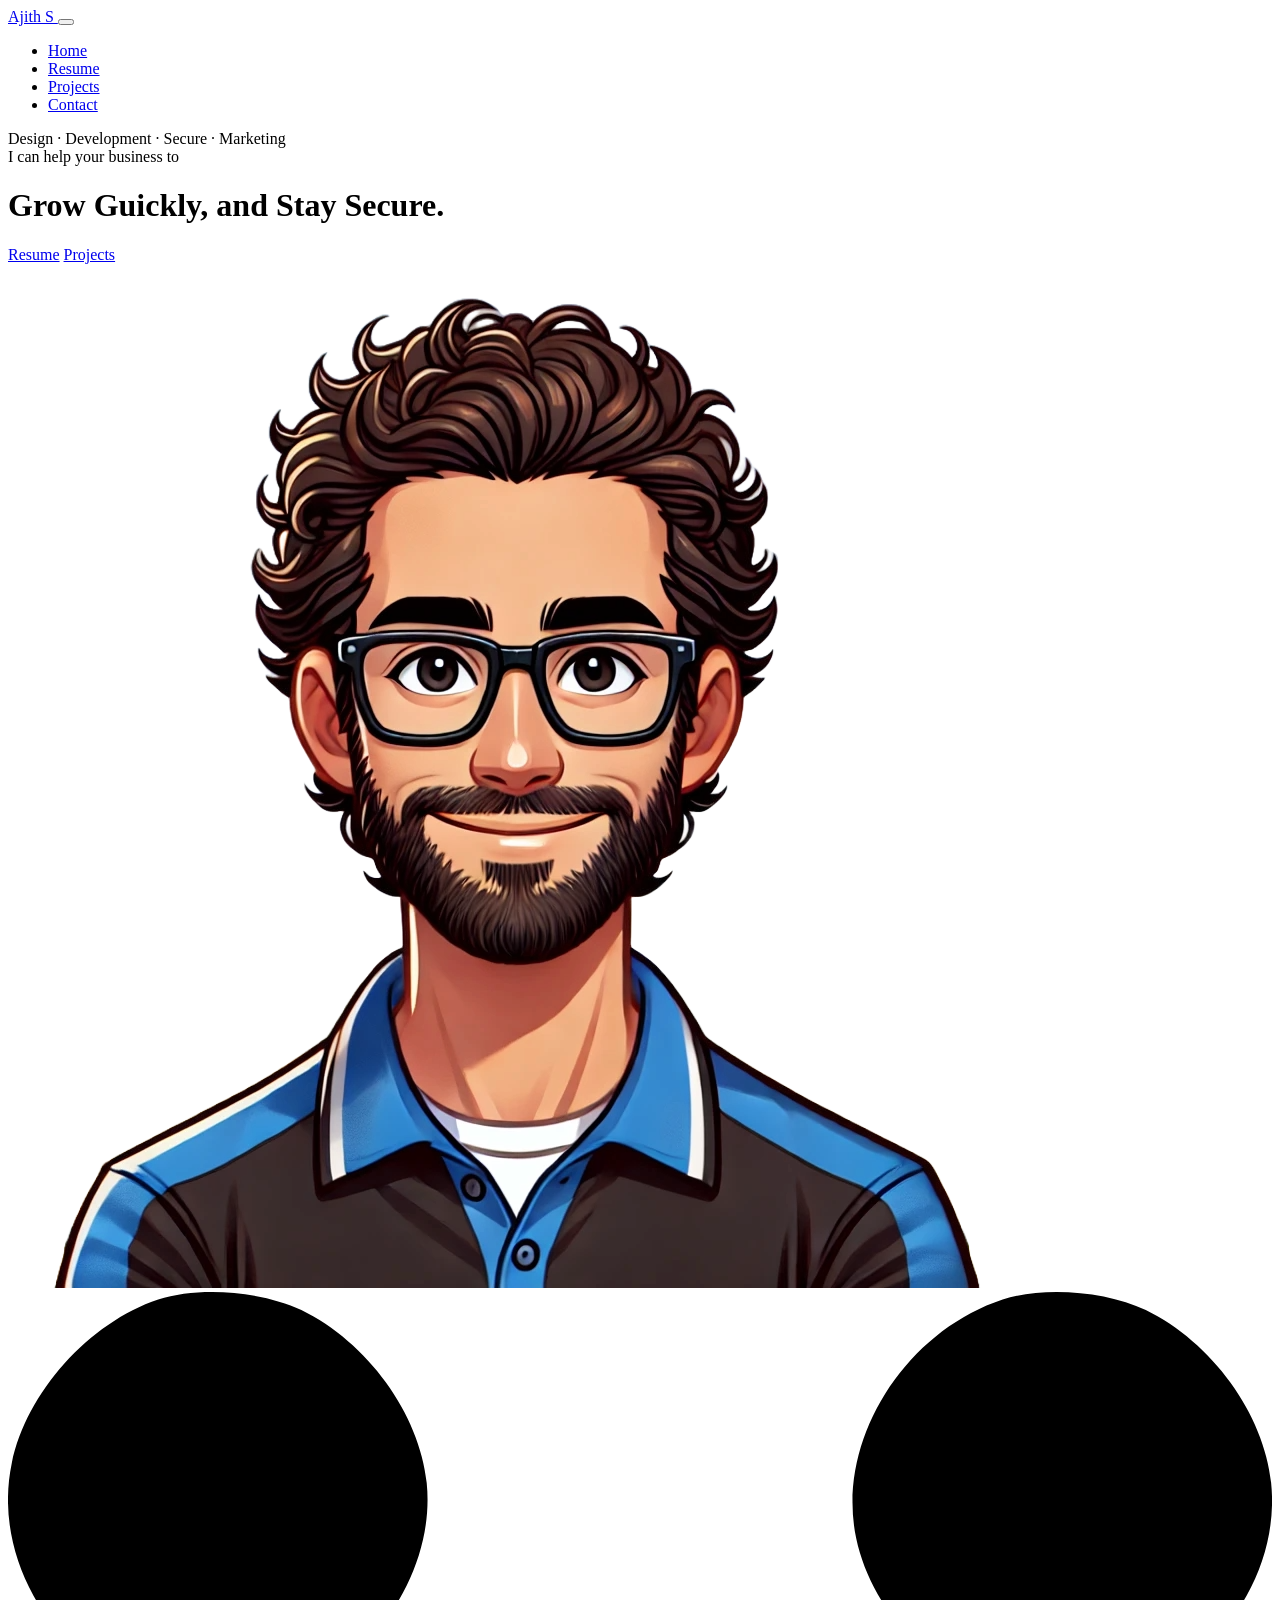
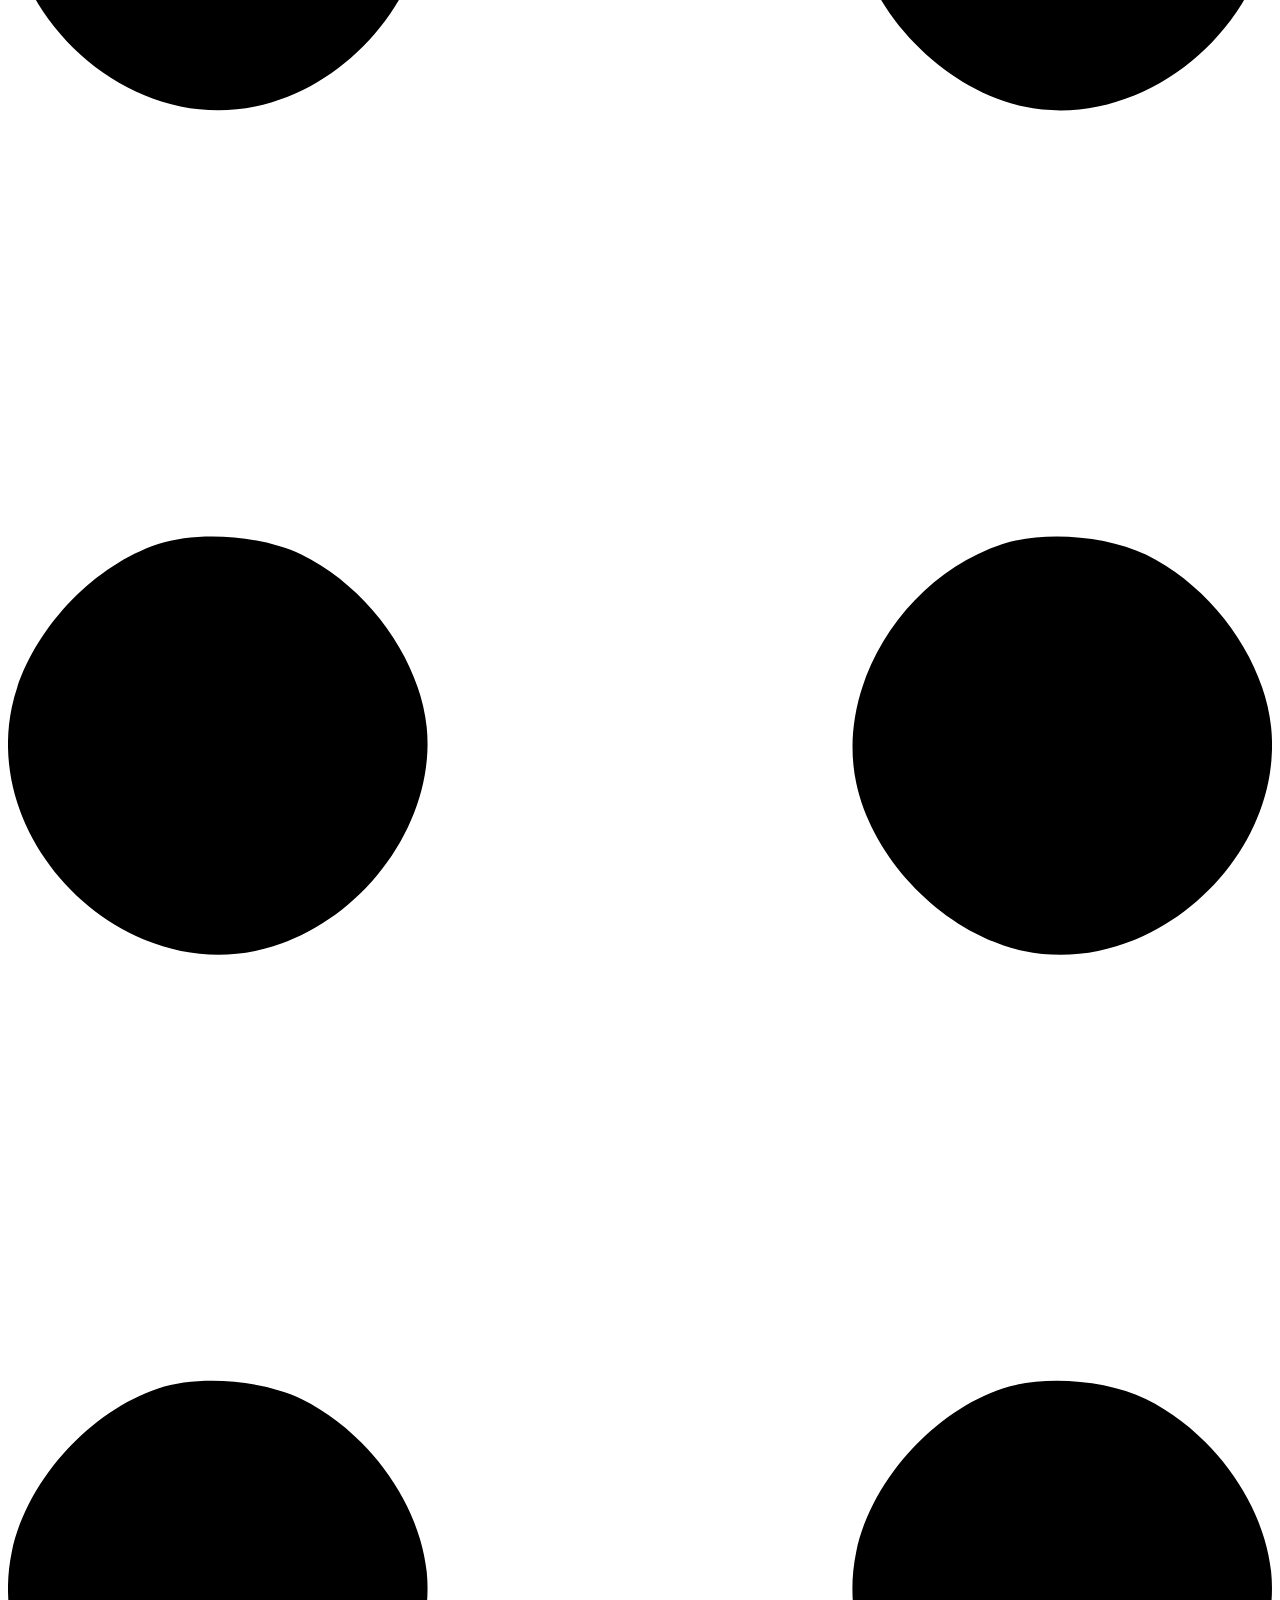
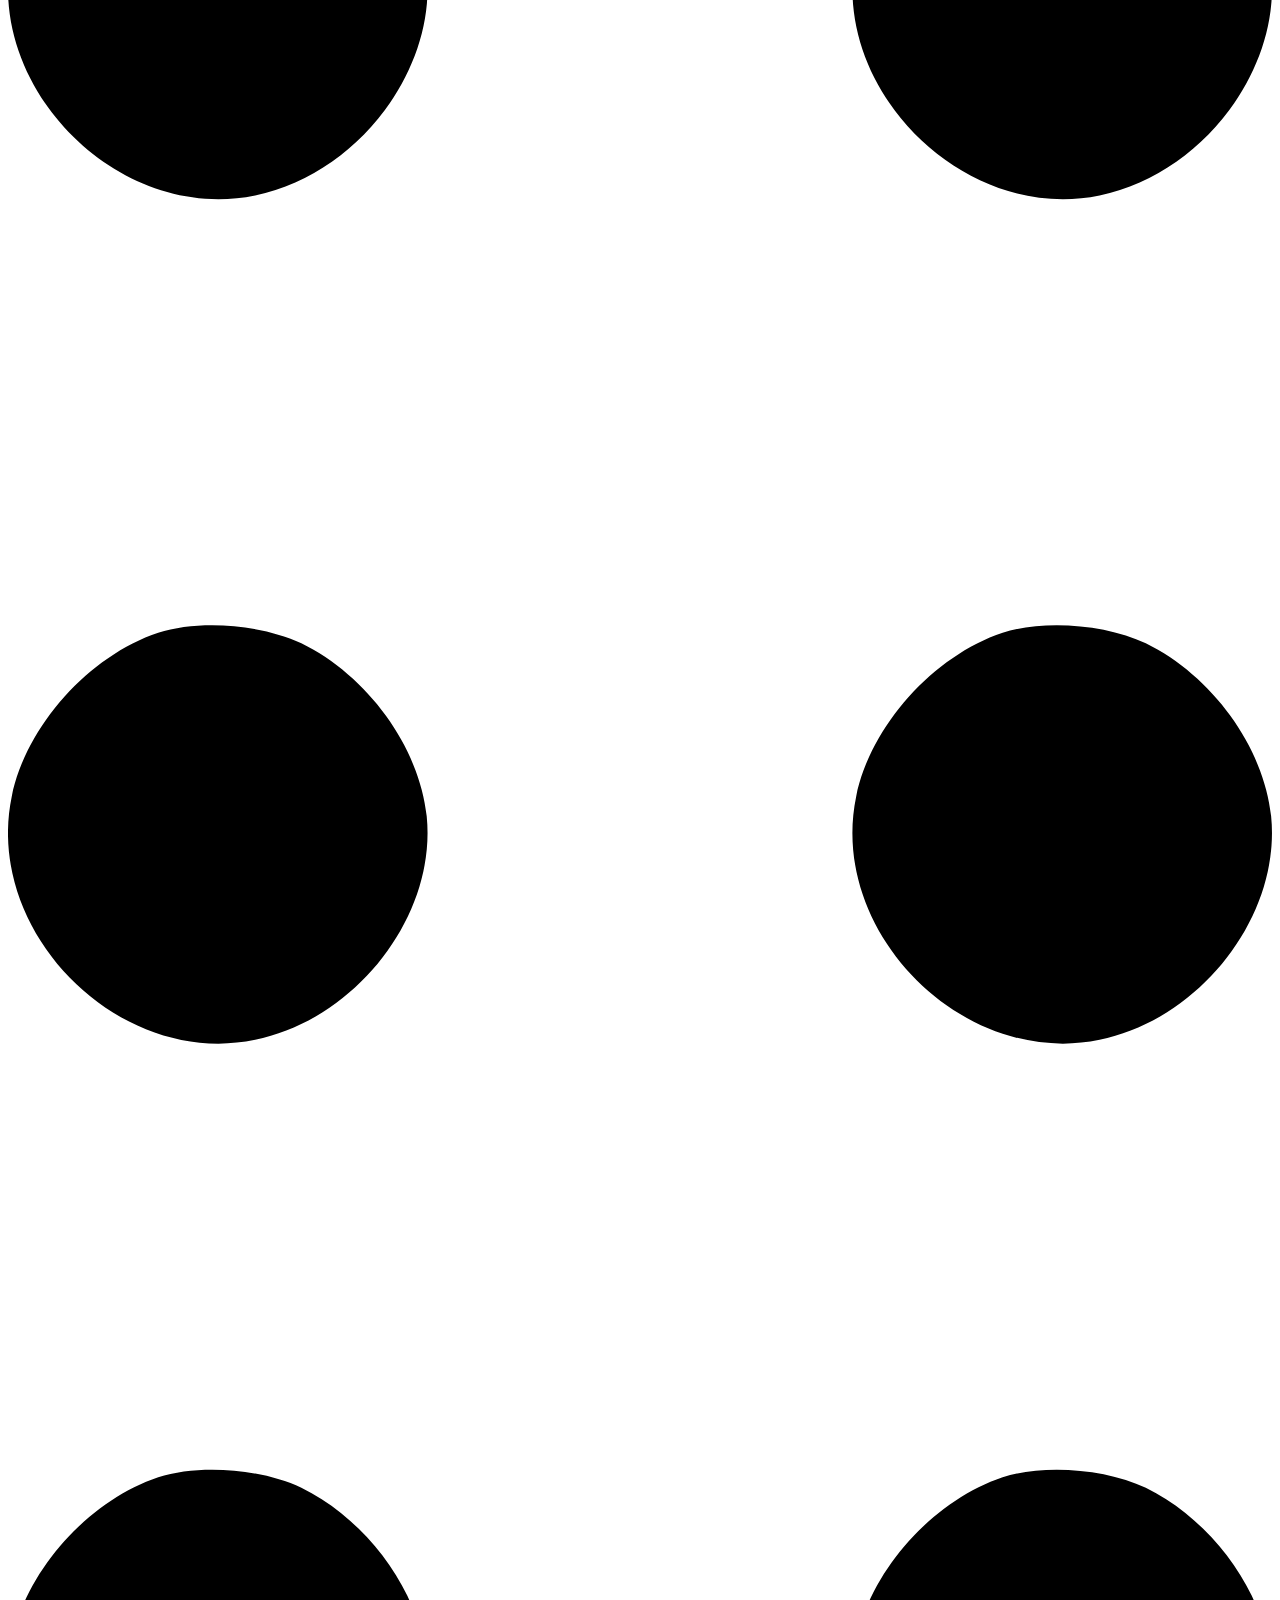
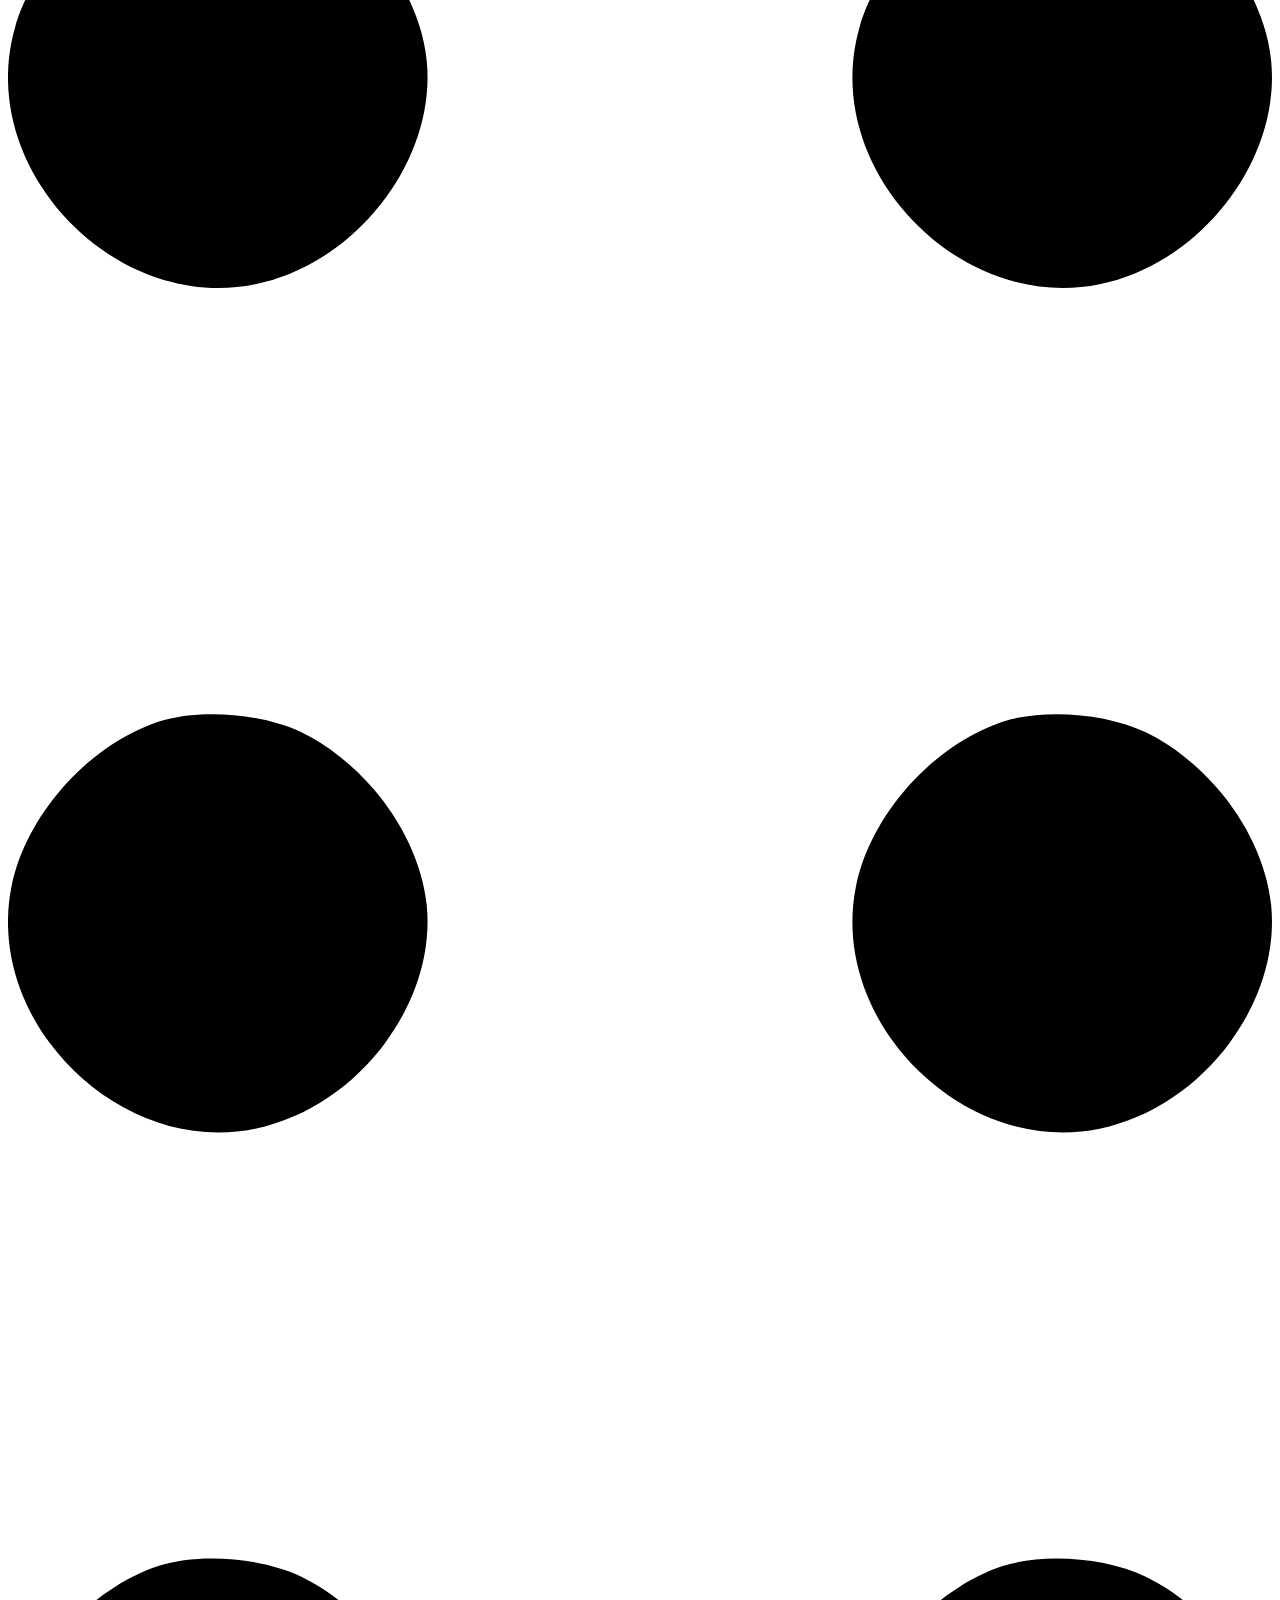
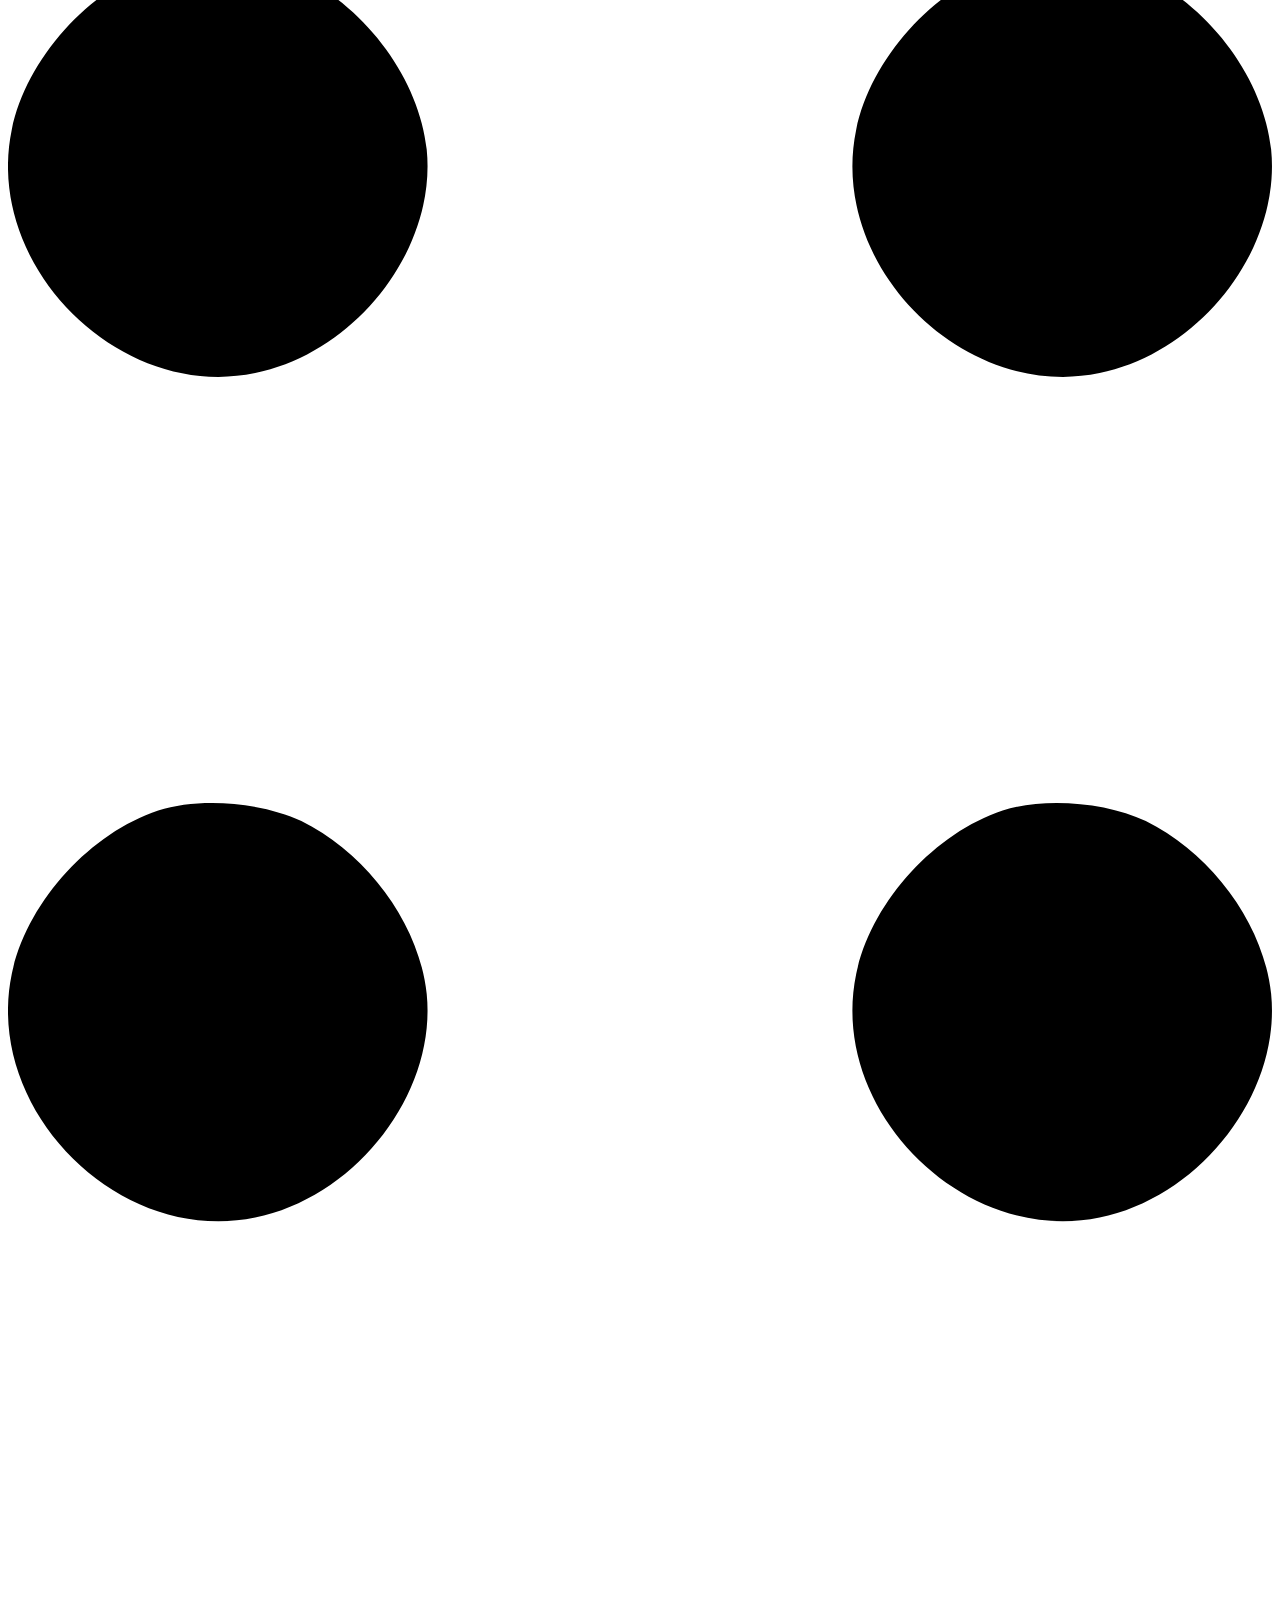
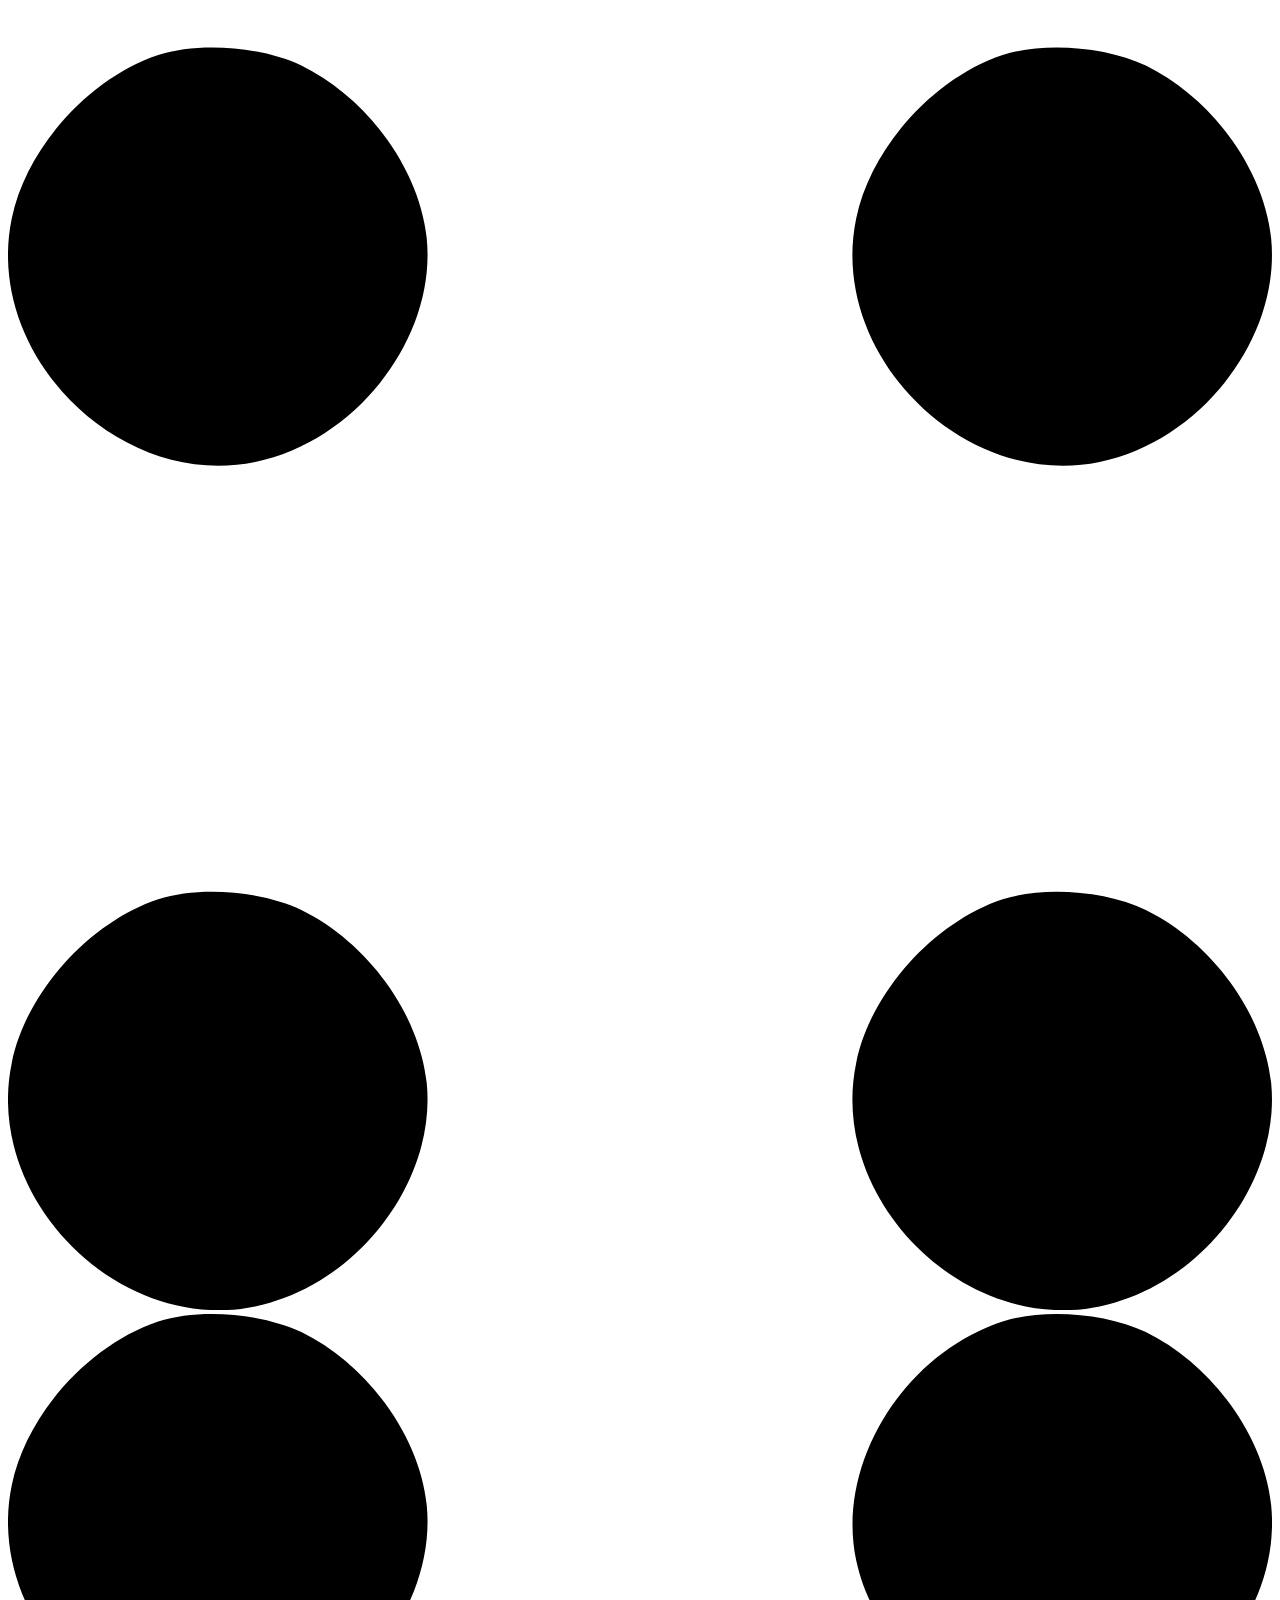
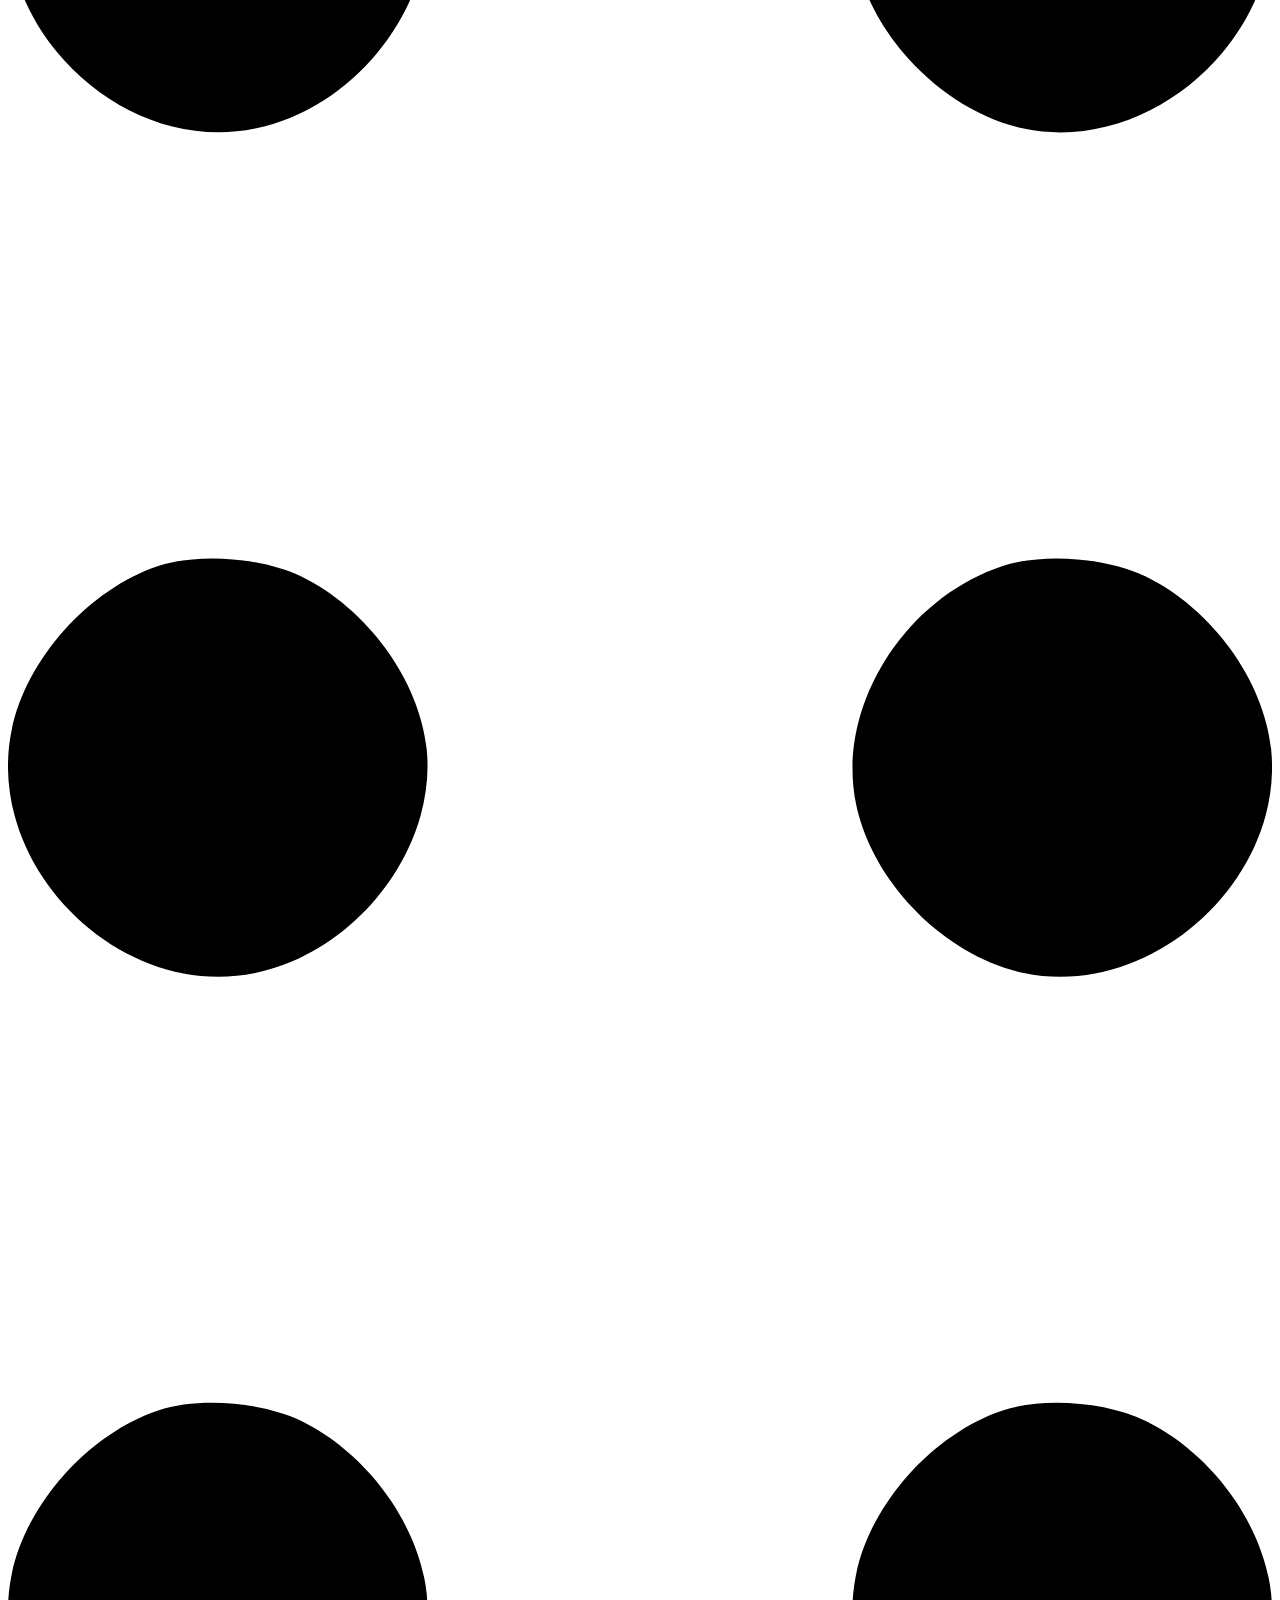
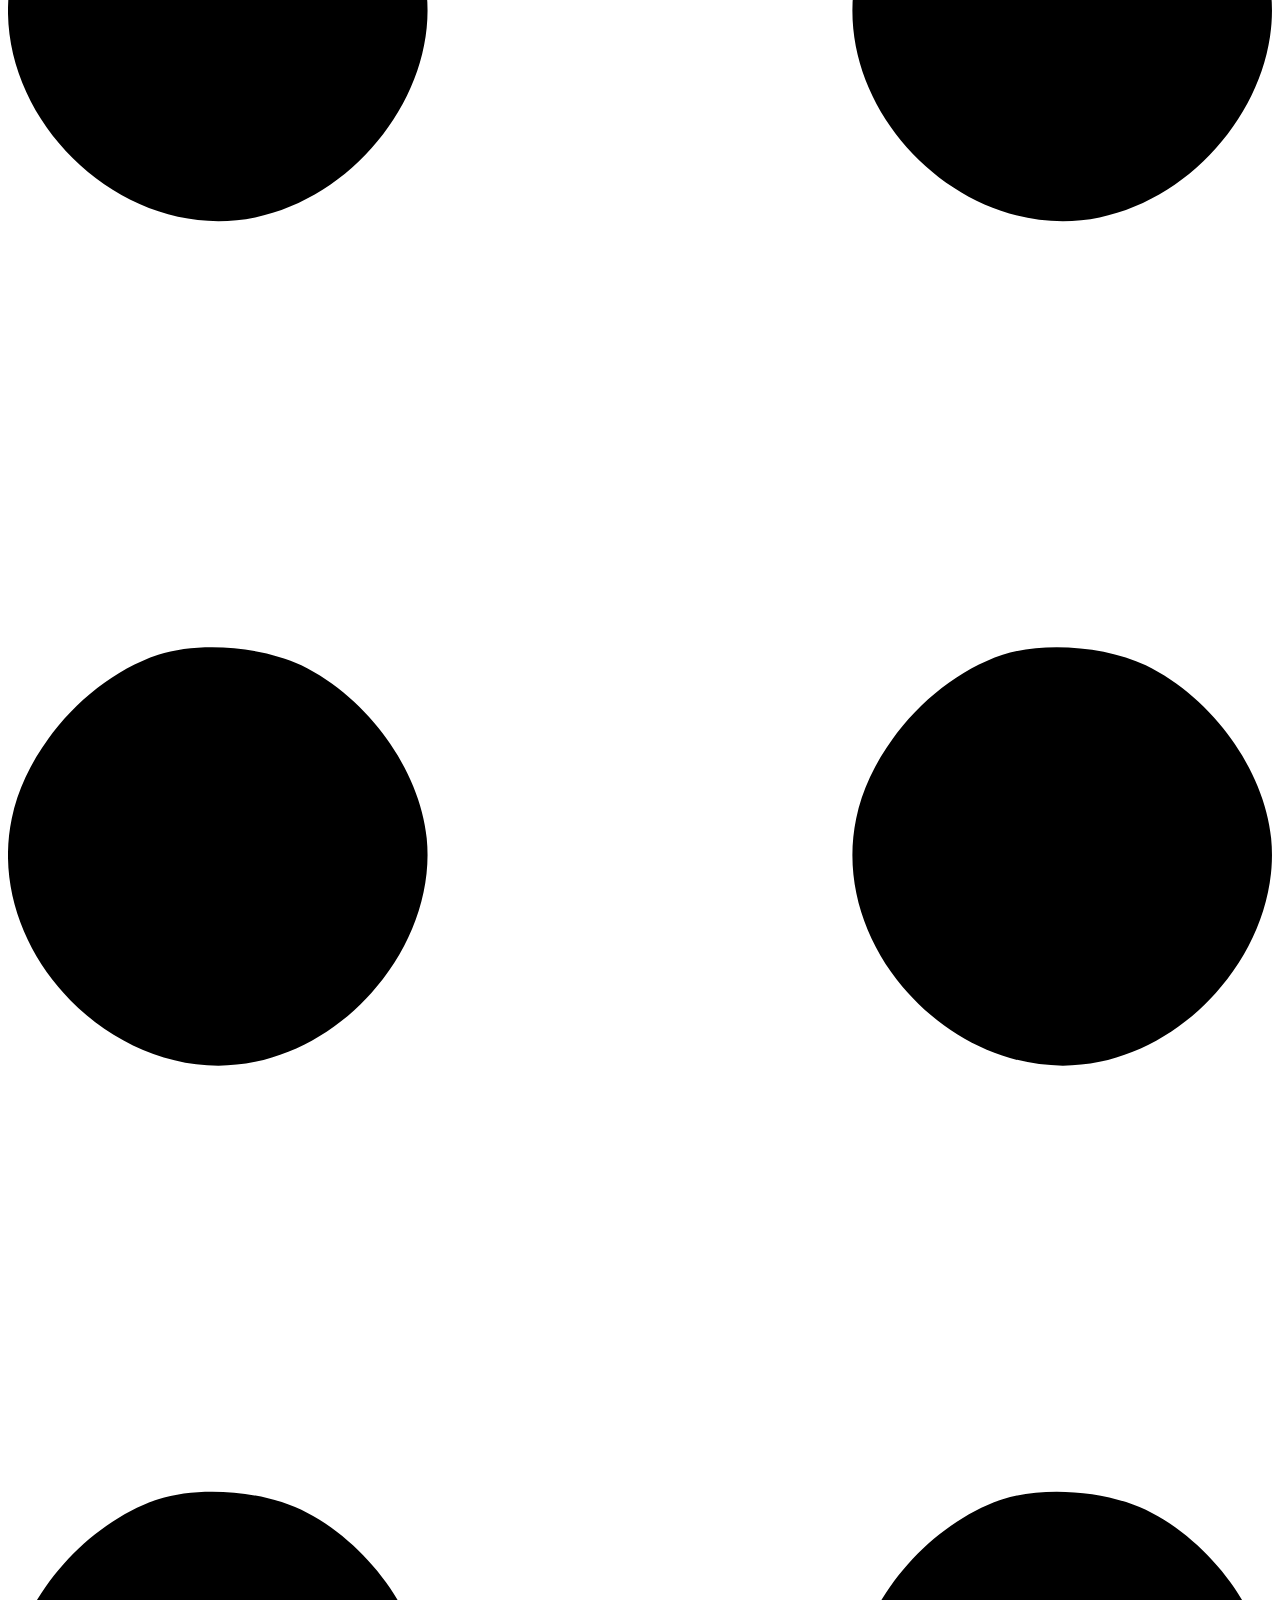
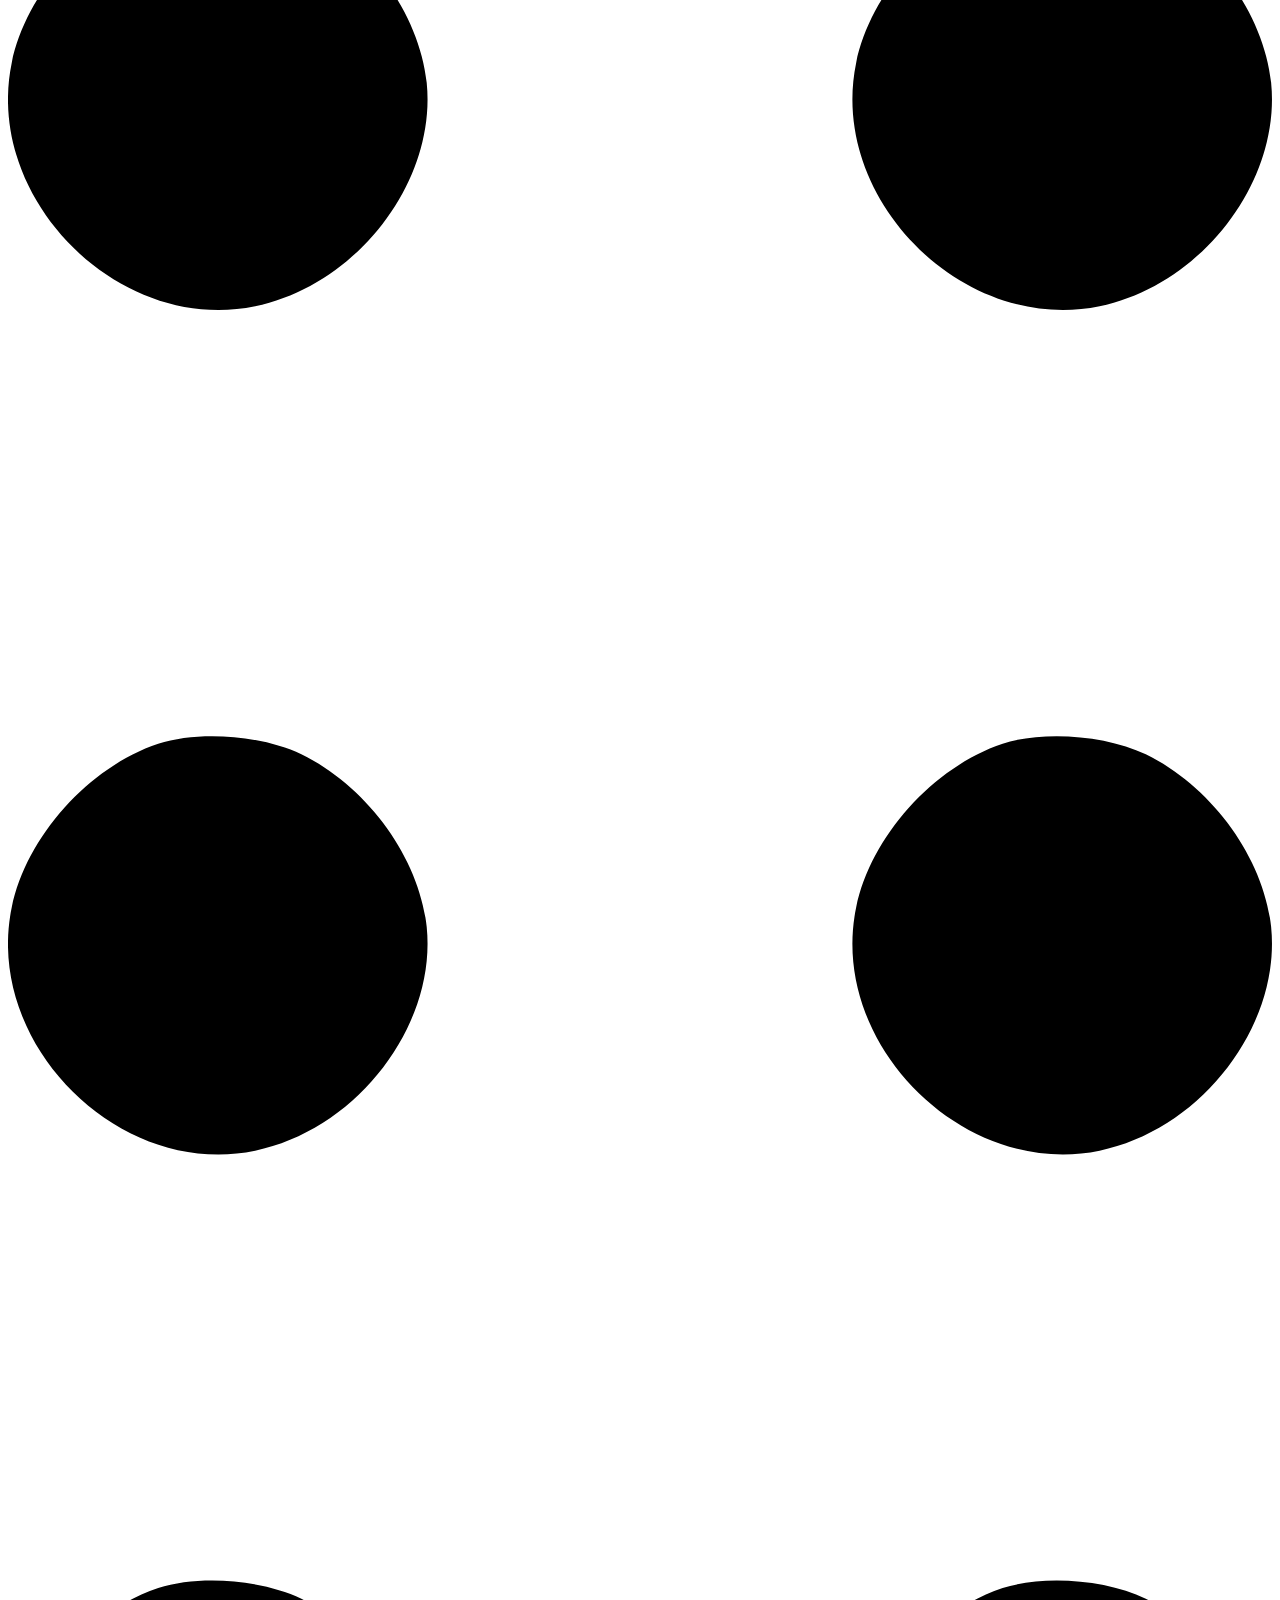
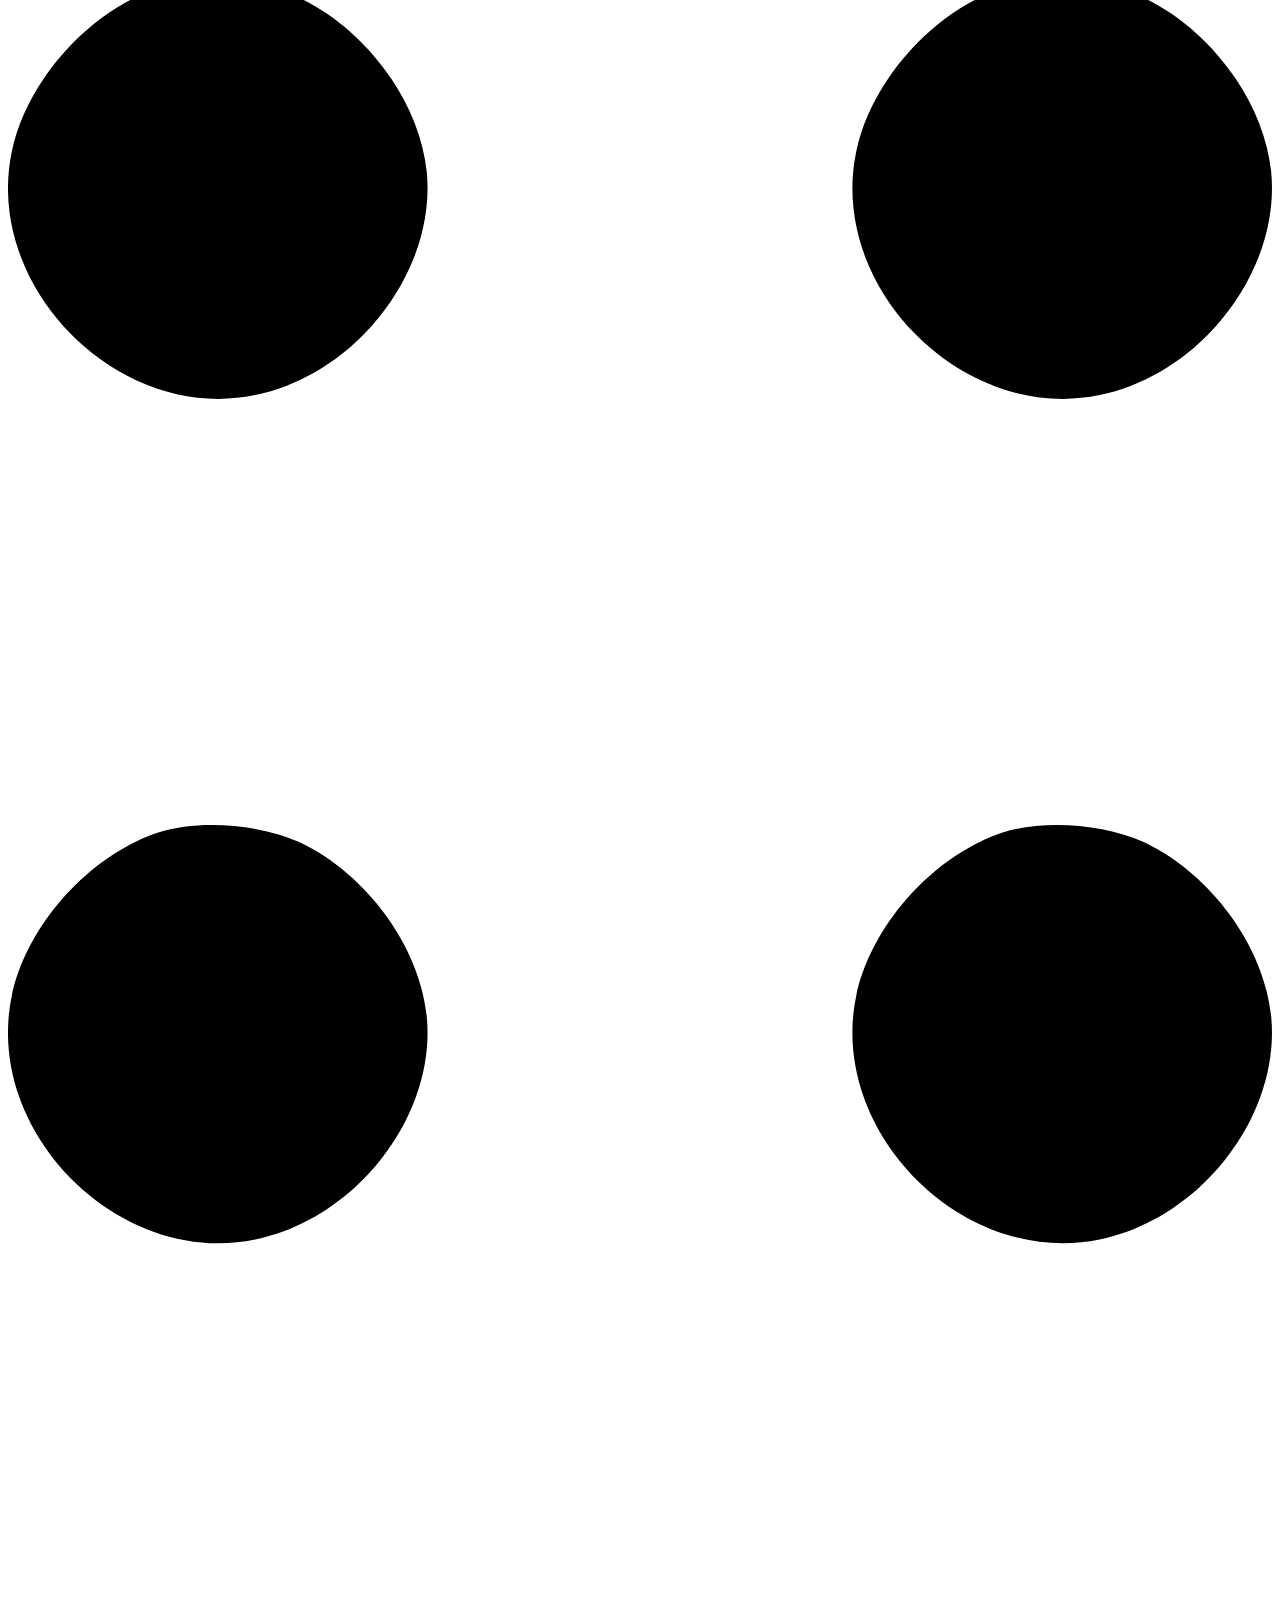
==== commit 25f83d6a: "init" ====
--- a/index.html
+++ b/index.html
@@ -74,15 +74,16 @@
                   class="badge bg-gradient-primary-to-secondary text-white mb-4"
                 >
                   <div class="text-uppercase">
-                    Design &middot; Development &middot; Marketing
+                    Design &middot; Development &middot; Secure &middot;
+                    Marketing
                   </div>
                 </div>
                 <div class="fs-3 fw-light text-muted">
                   I can help your business to
                 </div>
                 <h1 class="display-3 fw-bolder mb-5">
-                  <span class="text-gradient d-inline"
-                    >Get online and grow fast</span
+                  <span class="text-gradient d-inline"></span>
+                    Grow Guickly, and Stay Secure.</span
                   >
                 </h1>
                 <div
@@ -446,9 +447,10 @@
                 </p>
                 <p class="text-muted">
                   With a strong foundation in Angular, Python, and MySQL, I am a
-                  versatile software engineer with over 2.6 years of experience
+                  versatile software engineer with 
+                   <b>2.6 years of experience</b>
                   delivering dynamic web applications. My expertise spans both
-                  frontend and backend development, leveraging frameworks like
+                  frontend and backend development and Security, leveraging frameworks like
                   Django and FastAPI alongside modern UI/UX technologies such as
                   Bootstrap and Tailwind CSS to craft seamless and scalable
                   solutions.
@@ -489,14 +491,14 @@
           class="row align-items-center justify-content-between flex-column flex-sm-row"
         >
           <div class="col-auto">
-            <div class="small m-0">Copyright &copy; Your Website 2023</div>
+            <div class="small m-0">Copyright &copy; Ajith 2025</div>
           </div>
           <div class="col-auto">
-            <a class="small" href="#!">Privacy</a>
+            <!-- <a class="small" href="#!">Privacy</a>
             <span class="mx-1">&middot;</span>
             <a class="small" href="#!">Terms</a>
             <span class="mx-1">&middot;</span>
-            <a class="small" href="#!">Contact</a>
+            <a class="small" href="#!">Contact</a> -->
           </div>
         </div>
       </div>
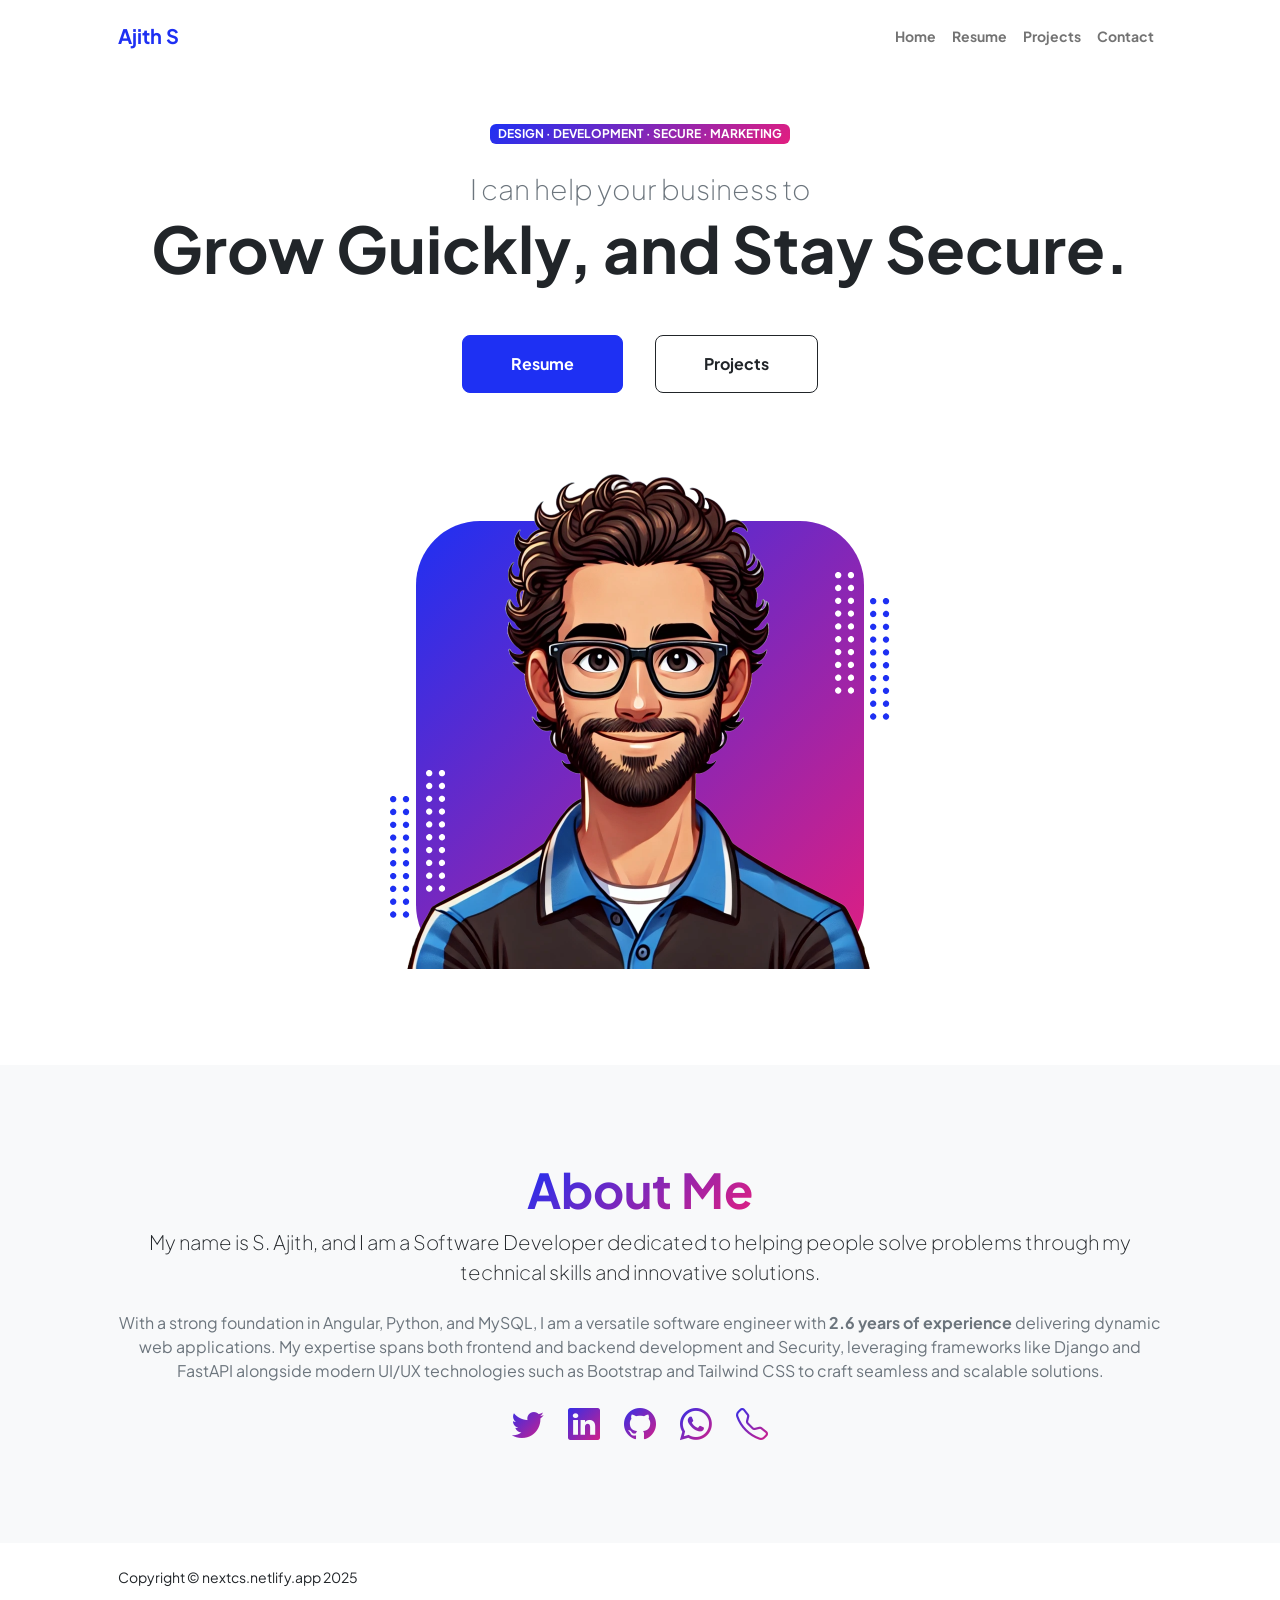
==== commit 20e3e20b: "site" ====
--- a/index.html
+++ b/index.html
@@ -1,511 +1,444 @@
 <!DOCTYPE html>
 <html lang="en">
-  <head>
-    <meta charset="utf-8" />
-    <meta
-      name="viewport"
-      content="width=device-width, initial-scale=1, shrink-to-fit=no"
-    />
-    <meta name="description" content="" />
-    <meta name="author" content="" />
-    <title>Ajith Profile</title>
-    <!-- Favicon-->
-    <link rel="icon" type="image/x-icon" href="assets/favicon.ico" />
-    <!-- Custom Google font-->
-    <link rel="preconnect" href="https://fonts.googleapis.com" />
-    <link rel="preconnect" href="https://fonts.gstatic.com" crossorigin />
-    <link
-      href="https://fonts.googleapis.com/css2?family=Plus+Jakarta+Sans:wght@100;200;300;400;500;600;700;800;900&amp;display=swap"
-      rel="stylesheet"
-    />
-    <!-- Bootstrap icons-->
-    <link
-      href="https://cdn.jsdelivr.net/npm/bootstrap-icons@1.8.1/font/bootstrap-icons.css"
-      rel="stylesheet"
-    />
-    <!-- Core theme CSS (includes Bootstrap)-->
-    <link href="css/styles.css" rel="stylesheet" />
-  </head>
-  <body class="d-flex flex-column h-100">
-    <main class="flex-shrink-0">
-      <!-- Navigation-->
-      <nav class="navbar navbar-expand-lg navbar-light bg-white py-3">
-        <div class="container px-5">
-          <a class="navbar-brand" href="index.html"
-            ><span class="fw-bolder text-primary"> Ajith S </span></a
-          >
-          <button
-            class="navbar-toggler"
-            type="button"
-            data-bs-toggle="collapse"
-            data-bs-target="#navbarSupportedContent"
-            aria-controls="navbarSupportedContent"
-            aria-expanded="false"
-            aria-label="Toggle navigation"
-          >
-            <span class="navbar-toggler-icon"></span>
-          </button>
-          <div class="collapse navbar-collapse" id="navbarSupportedContent">
-            <ul class="navbar-nav ms-auto mb-2 mb-lg-0 small fw-bolder">
-              <li class="nav-item">
-                <a class="nav-link" href="index.html">Home</a>
-              </li>
-              <li class="nav-item">
-                <a class="nav-link" href="resume.html">Resume</a>
-              </li>
-              <li class="nav-item">
-                <a class="nav-link" href="projects.html">Projects</a>
-              </li>
-              <li class="nav-item">
-                <a class="nav-link" href="contact.html">Contact</a>
-              </li>
-            </ul>
-          </div>
+
+<head>
+  <meta charset="utf-8" />
+  <meta name="viewport" content="width=device-width, initial-scale=1, shrink-to-fit=no" />
+  <meta name="description" content="" />
+  <meta name="author" content="" />
+  <title>Ajith Profile</title>
+  <!-- Favicon-->
+  <link rel="icon" type="image/x-icon" href="assets/favicon.ico" />
+  <!-- Custom Google font-->
+  <link rel="preconnect" href="https://fonts.googleapis.com" />
+  <link rel="preconnect" href="https://fonts.gstatic.com" crossorigin />
+  <link
+    href="https://fonts.googleapis.com/css2?family=Plus+Jakarta+Sans:wght@100;200;300;400;500;600;700;800;900&amp;display=swap"
+    rel="stylesheet" />
+  <!-- Bootstrap icons-->
+  <link href="https://cdn.jsdelivr.net/npm/bootstrap-icons@1.8.1/font/bootstrap-icons.css" rel="stylesheet" />
+  <!-- Core theme CSS (includes Bootstrap)-->
+  <link href="css/styles.css" rel="stylesheet" />
+</head>
+
+<body class="d-flex flex-column h-100">
+  <main class="flex-shrink-0">
+    <!-- Navigation-->
+    <nav class="navbar navbar-expand-lg navbar-light bg-white py-3">
+      <div class="container px-5">
+        <a class="navbar-brand" href="index.html"><span class="fw-bolder text-primary"> Ajith S </span></a>
+        <button class="navbar-toggler" type="button" data-bs-toggle="collapse" data-bs-target="#navbarSupportedContent"
+          aria-controls="navbarSupportedContent" aria-expanded="false" aria-label="Toggle navigation">
+          <span class="navbar-toggler-icon"></span>
+        </button>
+        <div class="collapse navbar-collapse" id="navbarSupportedContent">
+          <ul class="navbar-nav ms-auto mb-2 mb-lg-0 small fw-bolder">
+            <li class="nav-item">
+              <a class="nav-link" href="index.html">Home</a>
+            </li>
+            <li class="nav-item">
+              <a class="nav-link" href="resume.html">Resume</a>
+            </li>
+            <li class="nav-item">
+              <a class="nav-link" href="projects.html">Projects</a>
+            </li>
+            <li class="nav-item">
+              <a class="nav-link" href="contact.html">Contact</a>
+            </li>
+          </ul>
         </div>
-      </nav>
-      <!-- Header-->
-      <header class="py-5">
-        <div class="container px-5 pb-5">
-          <div class="row gx-5 align-items-center">
-            <div class="col-xxl-5">
-              <!-- Header text content-->
-              <div class="text-center text-xxl-start">
-                <div
-                  class="badge bg-gradient-primary-to-secondary text-white mb-4"
-                >
-                  <div class="text-uppercase">
-                    Design &middot; Development &middot; Secure &middot;
-                    Marketing
-                  </div>
-                </div>
-                <div class="fs-3 fw-light text-muted">
-                  I can help your business to
-                </div>
-                <h1 class="display-3 fw-bolder mb-5">
-                  <span class="text-gradient d-inline"></span>
-                    Grow Guickly, and Stay Secure.</span
-                  >
-                </h1>
-                <div
-                  class="d-grid gap-3 d-sm-flex justify-content-sm-center justify-content-xxl-start mb-3"
-                >
-                  <a
-                    class="btn btn-primary btn-lg px-5 py-3 me-sm-3 fs-6 fw-bolder"
-                    href="resume.html"
-                    >Resume</a
-                  >
-                  <a
-                    class="btn btn-outline-dark btn-lg px-5 py-3 fs-6 fw-bolder"
-                    href="projects.html"
-                    >Projects</a
-                  >
+      </div>
+    </nav>
+    <!-- Header-->
+    <header class="py-5">
+      <div class="container px-5 pb-5">
+        <div class="row gx-5 align-items-center">
+          <div class="col-xxl-5">
+            <!-- Header text content-->
+            <div class="text-center text-xxl-start">
+              <div class="badge bg-gradient-primary-to-secondary text-white mb-4">
+                <div class="text-uppercase">
+                  Design &middot; Development &middot; Secure &middot;
+                  Marketing
                 </div>
               </div>
+              <div class="fs-3 fw-light text-muted">
+                I can help your business to
+              </div>
+              <h1 class="display-3 fw-bolder mb-5">
+                <span class="text-gradient d-inline"></span>
+                Grow Guickly, and Stay Secure.</span>
+              </h1>
+              <div class="d-grid gap-3 d-sm-flex justify-content-sm-center justify-content-xxl-start mb-3">
+                <a class="btn btn-primary btn-lg px-5 py-3 me-sm-3 fs-6 fw-bolder" href="resume.html">Resume</a>
+                <a class="btn btn-outline-dark btn-lg px-5 py-3 fs-6 fw-bolder" href="projects.html">Projects</a>
+              </div>
             </div>
-            <div class="col-xxl-7">
-              <!-- Header profile picture-->
-              <div class="d-flex justify-content-center mt-5 mt-xxl-0">
-                <div class="profile bg-gradient-primary-to-secondary">
-                  <!-- TIP: For best results, use a photo with a transparent background like the demo example below-->
-                  <!-- Watch a tutorial on how to do this on YouTube (link)-->
-                  <img class="profile-img" src="assets/profile.png" alt="..." />
-                  <div class="dots-1">
-                    <!-- SVG Dots-->
-                    <svg
-                      version="1.1"
-                      xmlns="http://www.w3.org/2000/svg"
-                      xmlns:xlink="http://www.w3.org/1999/xlink"
-                      x="0px"
-                      y="0px"
-                      viewBox="0 0 191.6 1215.4"
-                      style="enable-background: new 0 0 191.6 1215.4"
-                      xml:space="preserve"
-                    >
-                      <g
-                        transform="translate(0.000000,1280.000000) scale(0.100000,-0.100000)"
-                      >
-                        <path
-                          d="M227.7,12788.6c-105-35-200-141-222-248c-43-206,163-412,369-369c155,32,275,190,260,339c-11,105-90,213-190,262        C383.7,12801.6,289.7,12808.6,227.7,12788.6z"
-                        ></path>
-                        <path
-                          d="M1507.7,12788.6c-151-50-253-216-222-362c25-119,136-230,254-255c194-41,395,142,375,339c-11,105-90,213-190,262        C1663.7,12801.6,1569.7,12808.6,1507.7,12788.6z"
-                        ></path>
-                        <path
-                          d="M227.7,11508.6c-105-35-200-141-222-248c-43-206,163-412,369-369c155,32,275,190,260,339c-11,105-90,213-190,262        C383.7,11521.6,289.7,11528.6,227.7,11508.6z"
-                        ></path>
-                        <path
-                          d="M1507.7,11508.6c-151-50-253-216-222-362c25-119,136-230,254-255c194-41,395,142,375,339c-11,105-90,213-190,262        C1663.7,11521.6,1569.7,11528.6,1507.7,11508.6z"
-                        ></path>
-                        <path
-                          d="M227.7,10228.6c-105-35-200-141-222-248c-43-206,163-412,369-369c155,32,275,190,260,339c-11,105-90,213-190,262        C383.7,10241.6,289.7,10248.6,227.7,10228.6z"
-                        ></path>
-                        <path
-                          d="M1507.7,10228.6c-105-35-200-141-222-248c-43-206,163-412,369-369c155,32,275,190,260,339c-11,105-90,213-190,262        C1663.7,10241.6,1569.7,10248.6,1507.7,10228.6z"
-                        ></path>
-                        <path
-                          d="M227.7,8948.6c-105-35-200-141-222-248c-43-206,163-412,369-369c155,32,275,190,260,339c-11,105-90,213-190,262        C383.7,8961.6,289.7,8968.6,227.7,8948.6z"
-                        ></path>
-                        <path
-                          d="M1507.7,8948.6c-105-35-200-141-222-248c-43-206,163-412,369-369c155,32,275,190,260,339c-11,105-90,213-190,262        C1663.7,8961.6,1569.7,8968.6,1507.7,8948.6z"
-                        ></path>
-                        <path
-                          d="M227.7,7668.6c-105-35-200-141-222-248c-43-206,163-412,369-369c155,32,275,190,260,339c-11,105-90,213-190,262        C383.7,7681.6,289.7,7688.6,227.7,7668.6z"
-                        ></path>
-                        <path
-                          d="M1507.7,7668.6c-105-35-200-141-222-248c-43-206,163-412,369-369c155,32,275,190,260,339c-11,105-90,213-190,262        C1663.7,7681.6,1569.7,7688.6,1507.7,7668.6z"
-                        ></path>
-                        <path
-                          d="M227.7,6388.6c-105-35-200-141-222-248c-43-206,163-412,369-369c155,32,275,190,260,339c-11,105-90,213-190,262        C383.7,6401.6,289.7,6408.6,227.7,6388.6z"
-                        ></path>
-                        <path
-                          d="M1507.7,6388.6c-105-35-200-141-222-248c-43-206,163-412,369-369c155,32,275,190,260,339c-11,105-90,213-190,262        C1663.7,6401.6,1569.7,6408.6,1507.7,6388.6z"
-                        ></path>
-                        <path
-                          d="M227.7,5108.6c-105-35-200-141-222-248c-43-206,163-412,369-369c155,32,275,190,260,339c-11,105-90,213-190,262        C383.7,5121.6,289.7,5128.6,227.7,5108.6z"
-                        ></path>
-                        <path
-                          d="M1507.7,5108.6c-105-35-200-141-222-248c-43-206,163-412,369-369c155,32,275,190,260,339c-11,105-90,213-190,262        C1663.7,5121.6,1569.7,5128.6,1507.7,5108.6z"
-                        ></path>
-                        <path
-                          d="M227.7,3828.6c-105-35-200-141-222-248c-43-206,163-412,369-369c155,32,275,190,260,339c-11,105-90,213-190,262        C383.7,3841.6,289.7,3848.6,227.7,3828.6z"
-                        ></path>
-                        <path
-                          d="M1507.7,3828.6c-105-35-200-141-222-248c-43-206,163-412,369-369c155,32,275,190,260,339c-11,105-90,213-190,262        C1663.7,3841.6,1569.7,3848.6,1507.7,3828.6z"
-                        ></path>
-                        <path
-                          d="M227.7,2548.6c-105-35-200-141-222-248c-43-206,163-412,369-369c155,32,275,190,260,339c-11,105-90,213-190,262        C383.7,2561.6,289.7,2568.6,227.7,2548.6z"
-                        ></path>
-                        <path
-                          d="M1507.7,2548.6c-105-35-200-141-222-248c-43-206,163-412,369-369c155,32,275,190,260,339c-11,105-90,213-190,262        C1663.7,2561.6,1569.7,2568.6,1507.7,2548.6z"
-                        ></path>
-                        <path
-                          d="M227.7,1268.6c-105-35-200-141-222-248c-43-206,163-412,369-369c155,32,275,190,260,339c-11,105-90,213-190,262        C383.7,1281.6,289.7,1288.6,227.7,1268.6z"
-                        ></path>
-                        <path
-                          d="M1507.7,1268.6c-105-35-200-141-222-248c-43-206,163-412,369-369c155,32,275,190,260,339c-11,105-90,213-190,262        C1663.7,1281.6,1569.7,1288.6,1507.7,1268.6z"
-                        ></path>
-                      </g>
-                    </svg>
-                    <!-- END of SVG dots-->
-                  </div>
-                  <div class="dots-2">
-                    <!-- SVG Dots-->
-                    <svg
-                      version="1.1"
-                      xmlns="http://www.w3.org/2000/svg"
-                      xmlns:xlink="http://www.w3.org/1999/xlink"
-                      x="0px"
-                      y="0px"
-                      viewBox="0 0 191.6 1215.4"
-                      style="enable-background: new 0 0 191.6 1215.4"
-                      xml:space="preserve"
-                    >
-                      <g
-                        transform="translate(0.000000,1280.000000) scale(0.100000,-0.100000)"
-                      >
-                        <path
-                          d="M227.7,12788.6c-105-35-200-141-222-248c-43-206,163-412,369-369c155,32,275,190,260,339c-11,105-90,213-190,262        C383.7,12801.6,289.7,12808.6,227.7,12788.6z"
-                        ></path>
-                        <path
-                          d="M1507.7,12788.6c-151-50-253-216-222-362c25-119,136-230,254-255c194-41,395,142,375,339c-11,105-90,213-190,262        C1663.7,12801.6,1569.7,12808.6,1507.7,12788.6z"
-                        ></path>
-                        <path
-                          d="M227.7,11508.6c-105-35-200-141-222-248c-43-206,163-412,369-369c155,32,275,190,260,339c-11,105-90,213-190,262        C383.7,11521.6,289.7,11528.6,227.7,11508.6z"
-                        ></path>
-                        <path
-                          d="M1507.7,11508.6c-151-50-253-216-222-362c25-119,136-230,254-255c194-41,395,142,375,339c-11,105-90,213-190,262        C1663.7,11521.6,1569.7,11528.6,1507.7,11508.6z"
-                        ></path>
-                        <path
-                          d="M227.7,10228.6c-105-35-200-141-222-248c-43-206,163-412,369-369c155,32,275,190,260,339c-11,105-90,213-190,262        C383.7,10241.6,289.7,10248.6,227.7,10228.6z"
-                        ></path>
-                        <path
-                          d="M1507.7,10228.6c-105-35-200-141-222-248c-43-206,163-412,369-369c155,32,275,190,260,339c-11,105-90,213-190,262        C1663.7,10241.6,1569.7,10248.6,1507.7,10228.6z"
-                        ></path>
-                        <path
-                          d="M227.7,8948.6c-105-35-200-141-222-248c-43-206,163-412,369-369c155,32,275,190,260,339c-11,105-90,213-190,262        C383.7,8961.6,289.7,8968.6,227.7,8948.6z"
-                        ></path>
-                        <path
-                          d="M1507.7,8948.6c-105-35-200-141-222-248c-43-206,163-412,369-369c155,32,275,190,260,339c-11,105-90,213-190,262        C1663.7,8961.6,1569.7,8968.6,1507.7,8948.6z"
-                        ></path>
-                        <path
-                          d="M227.7,7668.6c-105-35-200-141-222-248c-43-206,163-412,369-369c155,32,275,190,260,339c-11,105-90,213-190,262        C383.7,7681.6,289.7,7688.6,227.7,7668.6z"
-                        ></path>
-                        <path
-                          d="M1507.7,7668.6c-105-35-200-141-222-248c-43-206,163-412,369-369c155,32,275,190,260,339c-11,105-90,213-190,262        C1663.7,7681.6,1569.7,7688.6,1507.7,7668.6z"
-                        ></path>
-                        <path
-                          d="M227.7,6388.6c-105-35-200-141-222-248c-43-206,163-412,369-369c155,32,275,190,260,339c-11,105-90,213-190,262        C383.7,6401.6,289.7,6408.6,227.7,6388.6z"
-                        ></path>
-                        <path
-                          d="M1507.7,6388.6c-105-35-200-141-222-248c-43-206,163-412,369-369c155,32,275,190,260,339c-11,105-90,213-190,262        C1663.7,6401.6,1569.7,6408.6,1507.7,6388.6z"
-                        ></path>
-                        <path
-                          d="M227.7,5108.6c-105-35-200-141-222-248c-43-206,163-412,369-369c155,32,275,190,260,339c-11,105-90,213-190,262        C383.7,5121.6,289.7,5128.6,227.7,5108.6z"
-                        ></path>
-                        <path
-                          d="M1507.7,5108.6c-105-35-200-141-222-248c-43-206,163-412,369-369c155,32,275,190,260,339c-11,105-90,213-190,262        C1663.7,5121.6,1569.7,5128.6,1507.7,5108.6z"
-                        ></path>
-                        <path
-                          d="M227.7,3828.6c-105-35-200-141-222-248c-43-206,163-412,369-369c155,32,275,190,260,339c-11,105-90,213-190,262        C383.7,3841.6,289.7,3848.6,227.7,3828.6z"
-                        ></path>
-                        <path
-                          d="M1507.7,3828.6c-105-35-200-141-222-248c-43-206,163-412,369-369c155,32,275,190,260,339c-11,105-90,213-190,262        C1663.7,3841.6,1569.7,3848.6,1507.7,3828.6z"
-                        ></path>
-                        <path
-                          d="M227.7,2548.6c-105-35-200-141-222-248c-43-206,163-412,369-369c155,32,275,190,260,339c-11,105-90,213-190,262        C383.7,2561.6,289.7,2568.6,227.7,2548.6z"
-                        ></path>
-                        <path
-                          d="M1507.7,2548.6c-105-35-200-141-222-248c-43-206,163-412,369-369c155,32,275,190,260,339c-11,105-90,213-190,262        C1663.7,2561.6,1569.7,2568.6,1507.7,2548.6z"
-                        ></path>
-                        <path
-                          d="M227.7,1268.6c-105-35-200-141-222-248c-43-206,163-412,369-369c155,32,275,190,260,339c-11,105-90,213-190,262        C383.7,1281.6,289.7,1288.6,227.7,1268.6z"
-                        ></path>
-                        <path
-                          d="M1507.7,1268.6c-105-35-200-141-222-248c-43-206,163-412,369-369c155,32,275,190,260,339c-11,105-90,213-190,262        C1663.7,1281.6,1569.7,1288.6,1507.7,1268.6z"
-                        ></path>
-                      </g>
-                    </svg>
-                    <!-- END of SVG dots-->
-                  </div>
-                  <div class="dots-3">
-                    <!-- SVG Dots-->
-                    <svg
-                      version="1.1"
-                      xmlns="http://www.w3.org/2000/svg"
-                      xmlns:xlink="http://www.w3.org/1999/xlink"
-                      x="0px"
-                      y="0px"
-                      viewBox="0 0 191.6 1215.4"
-                      style="enable-background: new 0 0 191.6 1215.4"
-                      xml:space="preserve"
-                    >
-                      <g
-                        transform="translate(0.000000,1280.000000) scale(0.100000,-0.100000)"
-                      >
-                        <path
-                          d="M227.7,12788.6c-105-35-200-141-222-248c-43-206,163-412,369-369c155,32,275,190,260,339c-11,105-90,213-190,262        C383.7,12801.6,289.7,12808.6,227.7,12788.6z"
-                        ></path>
-                        <path
-                          d="M1507.7,12788.6c-151-50-253-216-222-362c25-119,136-230,254-255c194-41,395,142,375,339c-11,105-90,213-190,262        C1663.7,12801.6,1569.7,12808.6,1507.7,12788.6z"
-                        ></path>
-                        <path
-                          d="M227.7,11508.6c-105-35-200-141-222-248c-43-206,163-412,369-369c155,32,275,190,260,339c-11,105-90,213-190,262        C383.7,11521.6,289.7,11528.6,227.7,11508.6z"
-                        ></path>
-                        <path
-                          d="M1507.7,11508.6c-151-50-253-216-222-362c25-119,136-230,254-255c194-41,395,142,375,339c-11,105-90,213-190,262        C1663.7,11521.6,1569.7,11528.6,1507.7,11508.6z"
-                        ></path>
-                        <path
-                          d="M227.7,10228.6c-105-35-200-141-222-248c-43-206,163-412,369-369c155,32,275,190,260,339c-11,105-90,213-190,262        C383.7,10241.6,289.7,10248.6,227.7,10228.6z"
-                        ></path>
-                        <path
-                          d="M1507.7,10228.6c-105-35-200-141-222-248c-43-206,163-412,369-369c155,32,275,190,260,339c-11,105-90,213-190,262        C1663.7,10241.6,1569.7,10248.6,1507.7,10228.6z"
-                        ></path>
-                        <path
-                          d="M227.7,8948.6c-105-35-200-141-222-248c-43-206,163-412,369-369c155,32,275,190,260,339c-11,105-90,213-190,262        C383.7,8961.6,289.7,8968.6,227.7,8948.6z"
-                        ></path>
-                        <path
-                          d="M1507.7,8948.6c-105-35-200-141-222-248c-43-206,163-412,369-369c155,32,275,190,260,339c-11,105-90,213-190,262        C1663.7,8961.6,1569.7,8968.6,1507.7,8948.6z"
-                        ></path>
-                        <path
-                          d="M227.7,7668.6c-105-35-200-141-222-248c-43-206,163-412,369-369c155,32,275,190,260,339c-11,105-90,213-190,262        C383.7,7681.6,289.7,7688.6,227.7,7668.6z"
-                        ></path>
-                        <path
-                          d="M1507.7,7668.6c-105-35-200-141-222-248c-43-206,163-412,369-369c155,32,275,190,260,339c-11,105-90,213-190,262        C1663.7,7681.6,1569.7,7688.6,1507.7,7668.6z"
-                        ></path>
-                        <path
-                          d="M227.7,6388.6c-105-35-200-141-222-248c-43-206,163-412,369-369c155,32,275,190,260,339c-11,105-90,213-190,262        C383.7,6401.6,289.7,6408.6,227.7,6388.6z"
-                        ></path>
-                        <path
-                          d="M1507.7,6388.6c-105-35-200-141-222-248c-43-206,163-412,369-369c155,32,275,190,260,339c-11,105-90,213-190,262        C1663.7,6401.6,1569.7,6408.6,1507.7,6388.6z"
-                        ></path>
-                        <path
-                          d="M227.7,5108.6c-105-35-200-141-222-248c-43-206,163-412,369-369c155,32,275,190,260,339c-11,105-90,213-190,262        C383.7,5121.6,289.7,5128.6,227.7,5108.6z"
-                        ></path>
-                        <path
-                          d="M1507.7,5108.6c-105-35-200-141-222-248c-43-206,163-412,369-369c155,32,275,190,260,339c-11,105-90,213-190,262        C1663.7,5121.6,1569.7,5128.6,1507.7,5108.6z"
-                        ></path>
-                        <path
-                          d="M227.7,3828.6c-105-35-200-141-222-248c-43-206,163-412,369-369c155,32,275,190,260,339c-11,105-90,213-190,262        C383.7,3841.6,289.7,3848.6,227.7,3828.6z"
-                        ></path>
-                        <path
-                          d="M1507.7,3828.6c-105-35-200-141-222-248c-43-206,163-412,369-369c155,32,275,190,260,339c-11,105-90,213-190,262        C1663.7,3841.6,1569.7,3848.6,1507.7,3828.6z"
-                        ></path>
-                        <path
-                          d="M227.7,2548.6c-105-35-200-141-222-248c-43-206,163-412,369-369c155,32,275,190,260,339c-11,105-90,213-190,262        C383.7,2561.6,289.7,2568.6,227.7,2548.6z"
-                        ></path>
-                        <path
-                          d="M1507.7,2548.6c-105-35-200-141-222-248c-43-206,163-412,369-369c155,32,275,190,260,339c-11,105-90,213-190,262        C1663.7,2561.6,1569.7,2568.6,1507.7,2548.6z"
-                        ></path>
-                        <path
-                          d="M227.7,1268.6c-105-35-200-141-222-248c-43-206,163-412,369-369c155,32,275,190,260,339c-11,105-90,213-190,262        C383.7,1281.6,289.7,1288.6,227.7,1268.6z"
-                        ></path>
-                        <path
-                          d="M1507.7,1268.6c-105-35-200-141-222-248c-43-206,163-412,369-369c155,32,275,190,260,339c-11,105-90,213-190,262        C1663.7,1281.6,1569.7,1288.6,1507.7,1268.6z"
-                        ></path>
-                      </g>
-                    </svg>
-                    <!-- END of SVG dots-->
-                  </div>
-                  <div class="dots-4">
-                    <!-- SVG Dots-->
-                    <svg
-                      version="1.1"
-                      xmlns="http://www.w3.org/2000/svg"
-                      xmlns:xlink="http://www.w3.org/1999/xlink"
-                      x="0px"
-                      y="0px"
-                      viewBox="0 0 191.6 1215.4"
-                      style="enable-background: new 0 0 191.6 1215.4"
-                      xml:space="preserve"
-                    >
-                      <g
-                        transform="translate(0.000000,1280.000000) scale(0.100000,-0.100000)"
-                      >
-                        <path
-                          d="M227.7,12788.6c-105-35-200-141-222-248c-43-206,163-412,369-369c155,32,275,190,260,339c-11,105-90,213-190,262        C383.7,12801.6,289.7,12808.6,227.7,12788.6z"
-                        ></path>
-                        <path
-                          d="M1507.7,12788.6c-151-50-253-216-222-362c25-119,136-230,254-255c194-41,395,142,375,339c-11,105-90,213-190,262        C1663.7,12801.6,1569.7,12808.6,1507.7,12788.6z"
-                        ></path>
-                        <path
-                          d="M227.7,11508.6c-105-35-200-141-222-248c-43-206,163-412,369-369c155,32,275,190,260,339c-11,105-90,213-190,262        C383.7,11521.6,289.7,11528.6,227.7,11508.6z"
-                        ></path>
-                        <path
-                          d="M1507.7,11508.6c-151-50-253-216-222-362c25-119,136-230,254-255c194-41,395,142,375,339c-11,105-90,213-190,262        C1663.7,11521.6,1569.7,11528.6,1507.7,11508.6z"
-                        ></path>
-                        <path
-                          d="M227.7,10228.6c-105-35-200-141-222-248c-43-206,163-412,369-369c155,32,275,190,260,339c-11,105-90,213-190,262        C383.7,10241.6,289.7,10248.6,227.7,10228.6z"
-                        ></path>
-                        <path
-                          d="M1507.7,10228.6c-105-35-200-141-222-248c-43-206,163-412,369-369c155,32,275,190,260,339c-11,105-90,213-190,262        C1663.7,10241.6,1569.7,10248.6,1507.7,10228.6z"
-                        ></path>
-                        <path
-                          d="M227.7,8948.6c-105-35-200-141-222-248c-43-206,163-412,369-369c155,32,275,190,260,339c-11,105-90,213-190,262        C383.7,8961.6,289.7,8968.6,227.7,8948.6z"
-                        ></path>
-                        <path
-                          d="M1507.7,8948.6c-105-35-200-141-222-248c-43-206,163-412,369-369c155,32,275,190,260,339c-11,105-90,213-190,262        C1663.7,8961.6,1569.7,8968.6,1507.7,8948.6z"
-                        ></path>
-                        <path
-                          d="M227.7,7668.6c-105-35-200-141-222-248c-43-206,163-412,369-369c155,32,275,190,260,339c-11,105-90,213-190,262        C383.7,7681.6,289.7,7688.6,227.7,7668.6z"
-                        ></path>
-                        <path
-                          d="M1507.7,7668.6c-105-35-200-141-222-248c-43-206,163-412,369-369c155,32,275,190,260,339c-11,105-90,213-190,262        C1663.7,7681.6,1569.7,7688.6,1507.7,7668.6z"
-                        ></path>
-                        <path
-                          d="M227.7,6388.6c-105-35-200-141-222-248c-43-206,163-412,369-369c155,32,275,190,260,339c-11,105-90,213-190,262        C383.7,6401.6,289.7,6408.6,227.7,6388.6z"
-                        ></path>
-                        <path
-                          d="M1507.7,6388.6c-105-35-200-141-222-248c-43-206,163-412,369-369c155,32,275,190,260,339c-11,105-90,213-190,262        C1663.7,6401.6,1569.7,6408.6,1507.7,6388.6z"
-                        ></path>
-                        <path
-                          d="M227.7,5108.6c-105-35-200-141-222-248c-43-206,163-412,369-369c155,32,275,190,260,339c-11,105-90,213-190,262        C383.7,5121.6,289.7,5128.6,227.7,5108.6z"
-                        ></path>
-                        <path
-                          d="M1507.7,5108.6c-105-35-200-141-222-248c-43-206,163-412,369-369c155,32,275,190,260,339c-11,105-90,213-190,262        C1663.7,5121.6,1569.7,5128.6,1507.7,5108.6z"
-                        ></path>
-                        <path
-                          d="M227.7,3828.6c-105-35-200-141-222-248c-43-206,163-412,369-369c155,32,275,190,260,339c-11,105-90,213-190,262        C383.7,3841.6,289.7,3848.6,227.7,3828.6z"
-                        ></path>
-                        <path
-                          d="M1507.7,3828.6c-105-35-200-141-222-248c-43-206,163-412,369-369c155,32,275,190,260,339c-11,105-90,213-190,262        C1663.7,3841.6,1569.7,3848.6,1507.7,3828.6z"
-                        ></path>
-                        <path
-                          d="M227.7,2548.6c-105-35-200-141-222-248c-43-206,163-412,369-369c155,32,275,190,260,339c-11,105-90,213-190,262        C383.7,2561.6,289.7,2568.6,227.7,2548.6z"
-                        ></path>
-                        <path
-                          d="M1507.7,2548.6c-105-35-200-141-222-248c-43-206,163-412,369-369c155,32,275,190,260,339c-11,105-90,213-190,262        C1663.7,2561.6,1569.7,2568.6,1507.7,2548.6z"
-                        ></path>
-                        <path
-                          d="M227.7,1268.6c-105-35-200-141-222-248c-43-206,163-412,369-369c155,32,275,190,260,339c-11,105-90,213-190,262        C383.7,1281.6,289.7,1288.6,227.7,1268.6z"
-                        ></path>
-                        <path
-                          d="M1507.7,1268.6c-105-35-200-141-222-248c-43-206,163-412,369-369c155,32,275,190,260,339c-11,105-90,213-190,262        C1663.7,1281.6,1569.7,1288.6,1507.7,1268.6z"
-                        ></path>
-                      </g>
-                    </svg>
-                    <!-- END of SVG dots-->
-                  </div>
+          </div>
+          <div class="col-xxl-7">
+            <!-- Header profile picture-->
+            <div class="d-flex justify-content-center mt-5 mt-xxl-0">
+              <div class="profile bg-gradient-primary-to-secondary">
+                <!-- TIP: For best results, use a photo with a transparent background like the demo example below-->
+                <!-- Watch a tutorial on how to do this on YouTube (link)-->
+                <img class="profile-img" src="assets/profile.png" alt="..." />
+                <div class="dots-1">
+                  <!-- SVG Dots-->
+                  <svg version="1.1" xmlns="http://www.w3.org/2000/svg" xmlns:xlink="http://www.w3.org/1999/xlink"
+                    x="0px" y="0px" viewBox="0 0 191.6 1215.4" style="enable-background: new 0 0 191.6 1215.4"
+                    xml:space="preserve">
+                    <g transform="translate(0.000000,1280.000000) scale(0.100000,-0.100000)">
+                      <path
+                        d="M227.7,12788.6c-105-35-200-141-222-248c-43-206,163-412,369-369c155,32,275,190,260,339c-11,105-90,213-190,262        C383.7,12801.6,289.7,12808.6,227.7,12788.6z">
+                      </path>
+                      <path
+                        d="M1507.7,12788.6c-151-50-253-216-222-362c25-119,136-230,254-255c194-41,395,142,375,339c-11,105-90,213-190,262        C1663.7,12801.6,1569.7,12808.6,1507.7,12788.6z">
+                      </path>
+                      <path
+                        d="M227.7,11508.6c-105-35-200-141-222-248c-43-206,163-412,369-369c155,32,275,190,260,339c-11,105-90,213-190,262        C383.7,11521.6,289.7,11528.6,227.7,11508.6z">
+                      </path>
+                      <path
+                        d="M1507.7,11508.6c-151-50-253-216-222-362c25-119,136-230,254-255c194-41,395,142,375,339c-11,105-90,213-190,262        C1663.7,11521.6,1569.7,11528.6,1507.7,11508.6z">
+                      </path>
+                      <path
+                        d="M227.7,10228.6c-105-35-200-141-222-248c-43-206,163-412,369-369c155,32,275,190,260,339c-11,105-90,213-190,262        C383.7,10241.6,289.7,10248.6,227.7,10228.6z">
+                      </path>
+                      <path
+                        d="M1507.7,10228.6c-105-35-200-141-222-248c-43-206,163-412,369-369c155,32,275,190,260,339c-11,105-90,213-190,262        C1663.7,10241.6,1569.7,10248.6,1507.7,10228.6z">
+                      </path>
+                      <path
+                        d="M227.7,8948.6c-105-35-200-141-222-248c-43-206,163-412,369-369c155,32,275,190,260,339c-11,105-90,213-190,262        C383.7,8961.6,289.7,8968.6,227.7,8948.6z">
+                      </path>
+                      <path
+                        d="M1507.7,8948.6c-105-35-200-141-222-248c-43-206,163-412,369-369c155,32,275,190,260,339c-11,105-90,213-190,262        C1663.7,8961.6,1569.7,8968.6,1507.7,8948.6z">
+                      </path>
+                      <path
+                        d="M227.7,7668.6c-105-35-200-141-222-248c-43-206,163-412,369-369c155,32,275,190,260,339c-11,105-90,213-190,262        C383.7,7681.6,289.7,7688.6,227.7,7668.6z">
+                      </path>
+                      <path
+                        d="M1507.7,7668.6c-105-35-200-141-222-248c-43-206,163-412,369-369c155,32,275,190,260,339c-11,105-90,213-190,262        C1663.7,7681.6,1569.7,7688.6,1507.7,7668.6z">
+                      </path>
+                      <path
+                        d="M227.7,6388.6c-105-35-200-141-222-248c-43-206,163-412,369-369c155,32,275,190,260,339c-11,105-90,213-190,262        C383.7,6401.6,289.7,6408.6,227.7,6388.6z">
+                      </path>
+                      <path
+                        d="M1507.7,6388.6c-105-35-200-141-222-248c-43-206,163-412,369-369c155,32,275,190,260,339c-11,105-90,213-190,262        C1663.7,6401.6,1569.7,6408.6,1507.7,6388.6z">
+                      </path>
+                      <path
+                        d="M227.7,5108.6c-105-35-200-141-222-248c-43-206,163-412,369-369c155,32,275,190,260,339c-11,105-90,213-190,262        C383.7,5121.6,289.7,5128.6,227.7,5108.6z">
+                      </path>
+                      <path
+                        d="M1507.7,5108.6c-105-35-200-141-222-248c-43-206,163-412,369-369c155,32,275,190,260,339c-11,105-90,213-190,262        C1663.7,5121.6,1569.7,5128.6,1507.7,5108.6z">
+                      </path>
+                      <path
+                        d="M227.7,3828.6c-105-35-200-141-222-248c-43-206,163-412,369-369c155,32,275,190,260,339c-11,105-90,213-190,262        C383.7,3841.6,289.7,3848.6,227.7,3828.6z">
+                      </path>
+                      <path
+                        d="M1507.7,3828.6c-105-35-200-141-222-248c-43-206,163-412,369-369c155,32,275,190,260,339c-11,105-90,213-190,262        C1663.7,3841.6,1569.7,3848.6,1507.7,3828.6z">
+                      </path>
+                      <path
+                        d="M227.7,2548.6c-105-35-200-141-222-248c-43-206,163-412,369-369c155,32,275,190,260,339c-11,105-90,213-190,262        C383.7,2561.6,289.7,2568.6,227.7,2548.6z">
+                      </path>
+                      <path
+                        d="M1507.7,2548.6c-105-35-200-141-222-248c-43-206,163-412,369-369c155,32,275,190,260,339c-11,105-90,213-190,262        C1663.7,2561.6,1569.7,2568.6,1507.7,2548.6z">
+                      </path>
+                      <path
+                        d="M227.7,1268.6c-105-35-200-141-222-248c-43-206,163-412,369-369c155,32,275,190,260,339c-11,105-90,213-190,262        C383.7,1281.6,289.7,1288.6,227.7,1268.6z">
+                      </path>
+                      <path
+                        d="M1507.7,1268.6c-105-35-200-141-222-248c-43-206,163-412,369-369c155,32,275,190,260,339c-11,105-90,213-190,262        C1663.7,1281.6,1569.7,1288.6,1507.7,1268.6z">
+                      </path>
+                    </g>
+                  </svg>
+                  <!-- END of SVG dots-->
+                </div>
+                <div class="dots-2">
+                  <!-- SVG Dots-->
+                  <svg version="1.1" xmlns="http://www.w3.org/2000/svg" xmlns:xlink="http://www.w3.org/1999/xlink"
+                    x="0px" y="0px" viewBox="0 0 191.6 1215.4" style="enable-background: new 0 0 191.6 1215.4"
+                    xml:space="preserve">
+                    <g transform="translate(0.000000,1280.000000) scale(0.100000,-0.100000)">
+                      <path
+                        d="M227.7,12788.6c-105-35-200-141-222-248c-43-206,163-412,369-369c155,32,275,190,260,339c-11,105-90,213-190,262        C383.7,12801.6,289.7,12808.6,227.7,12788.6z">
+                      </path>
+                      <path
+                        d="M1507.7,12788.6c-151-50-253-216-222-362c25-119,136-230,254-255c194-41,395,142,375,339c-11,105-90,213-190,262        C1663.7,12801.6,1569.7,12808.6,1507.7,12788.6z">
+                      </path>
+                      <path
+                        d="M227.7,11508.6c-105-35-200-141-222-248c-43-206,163-412,369-369c155,32,275,190,260,339c-11,105-90,213-190,262        C383.7,11521.6,289.7,11528.6,227.7,11508.6z">
+                      </path>
+                      <path
+                        d="M1507.7,11508.6c-151-50-253-216-222-362c25-119,136-230,254-255c194-41,395,142,375,339c-11,105-90,213-190,262        C1663.7,11521.6,1569.7,11528.6,1507.7,11508.6z">
+                      </path>
+                      <path
+                        d="M227.7,10228.6c-105-35-200-141-222-248c-43-206,163-412,369-369c155,32,275,190,260,339c-11,105-90,213-190,262        C383.7,10241.6,289.7,10248.6,227.7,10228.6z">
+                      </path>
+                      <path
+                        d="M1507.7,10228.6c-105-35-200-141-222-248c-43-206,163-412,369-369c155,32,275,190,260,339c-11,105-90,213-190,262        C1663.7,10241.6,1569.7,10248.6,1507.7,10228.6z">
+                      </path>
+                      <path
+                        d="M227.7,8948.6c-105-35-200-141-222-248c-43-206,163-412,369-369c155,32,275,190,260,339c-11,105-90,213-190,262        C383.7,8961.6,289.7,8968.6,227.7,8948.6z">
+                      </path>
+                      <path
+                        d="M1507.7,8948.6c-105-35-200-141-222-248c-43-206,163-412,369-369c155,32,275,190,260,339c-11,105-90,213-190,262        C1663.7,8961.6,1569.7,8968.6,1507.7,8948.6z">
+                      </path>
+                      <path
+                        d="M227.7,7668.6c-105-35-200-141-222-248c-43-206,163-412,369-369c155,32,275,190,260,339c-11,105-90,213-190,262        C383.7,7681.6,289.7,7688.6,227.7,7668.6z">
+                      </path>
+                      <path
+                        d="M1507.7,7668.6c-105-35-200-141-222-248c-43-206,163-412,369-369c155,32,275,190,260,339c-11,105-90,213-190,262        C1663.7,7681.6,1569.7,7688.6,1507.7,7668.6z">
+                      </path>
+                      <path
+                        d="M227.7,6388.6c-105-35-200-141-222-248c-43-206,163-412,369-369c155,32,275,190,260,339c-11,105-90,213-190,262        C383.7,6401.6,289.7,6408.6,227.7,6388.6z">
+                      </path>
+                      <path
+                        d="M1507.7,6388.6c-105-35-200-141-222-248c-43-206,163-412,369-369c155,32,275,190,260,339c-11,105-90,213-190,262        C1663.7,6401.6,1569.7,6408.6,1507.7,6388.6z">
+                      </path>
+                      <path
+                        d="M227.7,5108.6c-105-35-200-141-222-248c-43-206,163-412,369-369c155,32,275,190,260,339c-11,105-90,213-190,262        C383.7,5121.6,289.7,5128.6,227.7,5108.6z">
+                      </path>
+                      <path
+                        d="M1507.7,5108.6c-105-35-200-141-222-248c-43-206,163-412,369-369c155,32,275,190,260,339c-11,105-90,213-190,262        C1663.7,5121.6,1569.7,5128.6,1507.7,5108.6z">
+                      </path>
+                      <path
+                        d="M227.7,3828.6c-105-35-200-141-222-248c-43-206,163-412,369-369c155,32,275,190,260,339c-11,105-90,213-190,262        C383.7,3841.6,289.7,3848.6,227.7,3828.6z">
+                      </path>
+                      <path
+                        d="M1507.7,3828.6c-105-35-200-141-222-248c-43-206,163-412,369-369c155,32,275,190,260,339c-11,105-90,213-190,262        C1663.7,3841.6,1569.7,3848.6,1507.7,3828.6z">
+                      </path>
+                      <path
+                        d="M227.7,2548.6c-105-35-200-141-222-248c-43-206,163-412,369-369c155,32,275,190,260,339c-11,105-90,213-190,262        C383.7,2561.6,289.7,2568.6,227.7,2548.6z">
+                      </path>
+                      <path
+                        d="M1507.7,2548.6c-105-35-200-141-222-248c-43-206,163-412,369-369c155,32,275,190,260,339c-11,105-90,213-190,262        C1663.7,2561.6,1569.7,2568.6,1507.7,2548.6z">
+                      </path>
+                      <path
+                        d="M227.7,1268.6c-105-35-200-141-222-248c-43-206,163-412,369-369c155,32,275,190,260,339c-11,105-90,213-190,262        C383.7,1281.6,289.7,1288.6,227.7,1268.6z">
+                      </path>
+                      <path
+                        d="M1507.7,1268.6c-105-35-200-141-222-248c-43-206,163-412,369-369c155,32,275,190,260,339c-11,105-90,213-190,262        C1663.7,1281.6,1569.7,1288.6,1507.7,1268.6z">
+                      </path>
+                    </g>
+                  </svg>
+                  <!-- END of SVG dots-->
+                </div>
+                <div class="dots-3">
+                  <!-- SVG Dots-->
+                  <svg version="1.1" xmlns="http://www.w3.org/2000/svg" xmlns:xlink="http://www.w3.org/1999/xlink"
+                    x="0px" y="0px" viewBox="0 0 191.6 1215.4" style="enable-background: new 0 0 191.6 1215.4"
+                    xml:space="preserve">
+                    <g transform="translate(0.000000,1280.000000) scale(0.100000,-0.100000)">
+                      <path
+                        d="M227.7,12788.6c-105-35-200-141-222-248c-43-206,163-412,369-369c155,32,275,190,260,339c-11,105-90,213-190,262        C383.7,12801.6,289.7,12808.6,227.7,12788.6z">
+                      </path>
+                      <path
+                        d="M1507.7,12788.6c-151-50-253-216-222-362c25-119,136-230,254-255c194-41,395,142,375,339c-11,105-90,213-190,262        C1663.7,12801.6,1569.7,12808.6,1507.7,12788.6z">
+                      </path>
+                      <path
+                        d="M227.7,11508.6c-105-35-200-141-222-248c-43-206,163-412,369-369c155,32,275,190,260,339c-11,105-90,213-190,262        C383.7,11521.6,289.7,11528.6,227.7,11508.6z">
+                      </path>
+                      <path
+                        d="M1507.7,11508.6c-151-50-253-216-222-362c25-119,136-230,254-255c194-41,395,142,375,339c-11,105-90,213-190,262        C1663.7,11521.6,1569.7,11528.6,1507.7,11508.6z">
+                      </path>
+                      <path
+                        d="M227.7,10228.6c-105-35-200-141-222-248c-43-206,163-412,369-369c155,32,275,190,260,339c-11,105-90,213-190,262        C383.7,10241.6,289.7,10248.6,227.7,10228.6z">
+                      </path>
+                      <path
+                        d="M1507.7,10228.6c-105-35-200-141-222-248c-43-206,163-412,369-369c155,32,275,190,260,339c-11,105-90,213-190,262        C1663.7,10241.6,1569.7,10248.6,1507.7,10228.6z">
+                      </path>
+                      <path
+                        d="M227.7,8948.6c-105-35-200-141-222-248c-43-206,163-412,369-369c155,32,275,190,260,339c-11,105-90,213-190,262        C383.7,8961.6,289.7,8968.6,227.7,8948.6z">
+                      </path>
+                      <path
+                        d="M1507.7,8948.6c-105-35-200-141-222-248c-43-206,163-412,369-369c155,32,275,190,260,339c-11,105-90,213-190,262        C1663.7,8961.6,1569.7,8968.6,1507.7,8948.6z">
+                      </path>
+                      <path
+                        d="M227.7,7668.6c-105-35-200-141-222-248c-43-206,163-412,369-369c155,32,275,190,260,339c-11,105-90,213-190,262        C383.7,7681.6,289.7,7688.6,227.7,7668.6z">
+                      </path>
+                      <path
+                        d="M1507.7,7668.6c-105-35-200-141-222-248c-43-206,163-412,369-369c155,32,275,190,260,339c-11,105-90,213-190,262        C1663.7,7681.6,1569.7,7688.6,1507.7,7668.6z">
+                      </path>
+                      <path
+                        d="M227.7,6388.6c-105-35-200-141-222-248c-43-206,163-412,369-369c155,32,275,190,260,339c-11,105-90,213-190,262        C383.7,6401.6,289.7,6408.6,227.7,6388.6z">
+                      </path>
+                      <path
+                        d="M1507.7,6388.6c-105-35-200-141-222-248c-43-206,163-412,369-369c155,32,275,190,260,339c-11,105-90,213-190,262        C1663.7,6401.6,1569.7,6408.6,1507.7,6388.6z">
+                      </path>
+                      <path
+                        d="M227.7,5108.6c-105-35-200-141-222-248c-43-206,163-412,369-369c155,32,275,190,260,339c-11,105-90,213-190,262        C383.7,5121.6,289.7,5128.6,227.7,5108.6z">
+                      </path>
+                      <path
+                        d="M1507.7,5108.6c-105-35-200-141-222-248c-43-206,163-412,369-369c155,32,275,190,260,339c-11,105-90,213-190,262        C1663.7,5121.6,1569.7,5128.6,1507.7,5108.6z">
+                      </path>
+                      <path
+                        d="M227.7,3828.6c-105-35-200-141-222-248c-43-206,163-412,369-369c155,32,275,190,260,339c-11,105-90,213-190,262        C383.7,3841.6,289.7,3848.6,227.7,3828.6z">
+                      </path>
+                      <path
+                        d="M1507.7,3828.6c-105-35-200-141-222-248c-43-206,163-412,369-369c155,32,275,190,260,339c-11,105-90,213-190,262        C1663.7,3841.6,1569.7,3848.6,1507.7,3828.6z">
+                      </path>
+                      <path
+                        d="M227.7,2548.6c-105-35-200-141-222-248c-43-206,163-412,369-369c155,32,275,190,260,339c-11,105-90,213-190,262        C383.7,2561.6,289.7,2568.6,227.7,2548.6z">
+                      </path>
+                      <path
+                        d="M1507.7,2548.6c-105-35-200-141-222-248c-43-206,163-412,369-369c155,32,275,190,260,339c-11,105-90,213-190,262        C1663.7,2561.6,1569.7,2568.6,1507.7,2548.6z">
+                      </path>
+                      <path
+                        d="M227.7,1268.6c-105-35-200-141-222-248c-43-206,163-412,369-369c155,32,275,190,260,339c-11,105-90,213-190,262        C383.7,1281.6,289.7,1288.6,227.7,1268.6z">
+                      </path>
+                      <path
+                        d="M1507.7,1268.6c-105-35-200-141-222-248c-43-206,163-412,369-369c155,32,275,190,260,339c-11,105-90,213-190,262        C1663.7,1281.6,1569.7,1288.6,1507.7,1268.6z">
+                      </path>
+                    </g>
+                  </svg>
+                  <!-- END of SVG dots-->
+                </div>
+                <div class="dots-4">
+                  <!-- SVG Dots-->
+                  <svg version="1.1" xmlns="http://www.w3.org/2000/svg" xmlns:xlink="http://www.w3.org/1999/xlink"
+                    x="0px" y="0px" viewBox="0 0 191.6 1215.4" style="enable-background: new 0 0 191.6 1215.4"
+                    xml:space="preserve">
+                    <g transform="translate(0.000000,1280.000000) scale(0.100000,-0.100000)">
+                      <path
+                        d="M227.7,12788.6c-105-35-200-141-222-248c-43-206,163-412,369-369c155,32,275,190,260,339c-11,105-90,213-190,262        C383.7,12801.6,289.7,12808.6,227.7,12788.6z">
+                      </path>
+                      <path
+                        d="M1507.7,12788.6c-151-50-253-216-222-362c25-119,136-230,254-255c194-41,395,142,375,339c-11,105-90,213-190,262        C1663.7,12801.6,1569.7,12808.6,1507.7,12788.6z">
+                      </path>
+                      <path
+                        d="M227.7,11508.6c-105-35-200-141-222-248c-43-206,163-412,369-369c155,32,275,190,260,339c-11,105-90,213-190,262        C383.7,11521.6,289.7,11528.6,227.7,11508.6z">
+                      </path>
+                      <path
+                        d="M1507.7,11508.6c-151-50-253-216-222-362c25-119,136-230,254-255c194-41,395,142,375,339c-11,105-90,213-190,262        C1663.7,11521.6,1569.7,11528.6,1507.7,11508.6z">
+                      </path>
+                      <path
+                        d="M227.7,10228.6c-105-35-200-141-222-248c-43-206,163-412,369-369c155,32,275,190,260,339c-11,105-90,213-190,262        C383.7,10241.6,289.7,10248.6,227.7,10228.6z">
+                      </path>
+                      <path
+                        d="M1507.7,10228.6c-105-35-200-141-222-248c-43-206,163-412,369-369c155,32,275,190,260,339c-11,105-90,213-190,262        C1663.7,10241.6,1569.7,10248.6,1507.7,10228.6z">
+                      </path>
+                      <path
+                        d="M227.7,8948.6c-105-35-200-141-222-248c-43-206,163-412,369-369c155,32,275,190,260,339c-11,105-90,213-190,262        C383.7,8961.6,289.7,8968.6,227.7,8948.6z">
+                      </path>
+                      <path
+                        d="M1507.7,8948.6c-105-35-200-141-222-248c-43-206,163-412,369-369c155,32,275,190,260,339c-11,105-90,213-190,262        C1663.7,8961.6,1569.7,8968.6,1507.7,8948.6z">
+                      </path>
+                      <path
+                        d="M227.7,7668.6c-105-35-200-141-222-248c-43-206,163-412,369-369c155,32,275,190,260,339c-11,105-90,213-190,262        C383.7,7681.6,289.7,7688.6,227.7,7668.6z">
+                      </path>
+                      <path
+                        d="M1507.7,7668.6c-105-35-200-141-222-248c-43-206,163-412,369-369c155,32,275,190,260,339c-11,105-90,213-190,262        C1663.7,7681.6,1569.7,7688.6,1507.7,7668.6z">
+                      </path>
+                      <path
+                        d="M227.7,6388.6c-105-35-200-141-222-248c-43-206,163-412,369-369c155,32,275,190,260,339c-11,105-90,213-190,262        C383.7,6401.6,289.7,6408.6,227.7,6388.6z">
+                      </path>
+                      <path
+                        d="M1507.7,6388.6c-105-35-200-141-222-248c-43-206,163-412,369-369c155,32,275,190,260,339c-11,105-90,213-190,262        C1663.7,6401.6,1569.7,6408.6,1507.7,6388.6z">
+                      </path>
+                      <path
+                        d="M227.7,5108.6c-105-35-200-141-222-248c-43-206,163-412,369-369c155,32,275,190,260,339c-11,105-90,213-190,262        C383.7,5121.6,289.7,5128.6,227.7,5108.6z">
+                      </path>
+                      <path
+                        d="M1507.7,5108.6c-105-35-200-141-222-248c-43-206,163-412,369-369c155,32,275,190,260,339c-11,105-90,213-190,262        C1663.7,5121.6,1569.7,5128.6,1507.7,5108.6z">
+                      </path>
+                      <path
+                        d="M227.7,3828.6c-105-35-200-141-222-248c-43-206,163-412,369-369c155,32,275,190,260,339c-11,105-90,213-190,262        C383.7,3841.6,289.7,3848.6,227.7,3828.6z">
+                      </path>
+                      <path
+                        d="M1507.7,3828.6c-105-35-200-141-222-248c-43-206,163-412,369-369c155,32,275,190,260,339c-11,105-90,213-190,262        C1663.7,3841.6,1569.7,3848.6,1507.7,3828.6z">
+                      </path>
+                      <path
+                        d="M227.7,2548.6c-105-35-200-141-222-248c-43-206,163-412,369-369c155,32,275,190,260,339c-11,105-90,213-190,262        C383.7,2561.6,289.7,2568.6,227.7,2548.6z">
+                      </path>
+                      <path
+                        d="M1507.7,2548.6c-105-35-200-141-222-248c-43-206,163-412,369-369c155,32,275,190,260,339c-11,105-90,213-190,262        C1663.7,2561.6,1569.7,2568.6,1507.7,2548.6z">
+                      </path>
+                      <path
+                        d="M227.7,1268.6c-105-35-200-141-222-248c-43-206,163-412,369-369c155,32,275,190,260,339c-11,105-90,213-190,262        C383.7,1281.6,289.7,1288.6,227.7,1268.6z">
+                      </path>
+                      <path
+                        d="M1507.7,1268.6c-105-35-200-141-222-248c-43-206,163-412,369-369c155,32,275,190,260,339c-11,105-90,213-190,262        C1663.7,1281.6,1569.7,1288.6,1507.7,1268.6z">
+                      </path>
+                    </g>
+                  </svg>
+                  <!-- END of SVG dots-->
                 </div>
               </div>
             </div>
           </div>
         </div>
-      </header>
-      <!-- About Section-->
-      <section class="bg-light py-5">
-        <div class="container px-5">
-          <div class="row gx-5 justify-content-center">
-            <div class="col-xxl-8">
-              <div class="text-center my-5">
-                <h2 class="display-5 fw-bolder">
-                  <span class="text-gradient d-inline">About Me</span>
-                </h2>
-                <p class="lead fw-light mb-4">
-                  My name is S. Ajith, and I am a Software Developer dedicated
-                  to helping people solve problems through my technical skills
-                  and innovative solutions.
-                </p>
-                <p class="text-muted">
-                  With a strong foundation in Angular, Python, and MySQL, I am a
-                  versatile software engineer with 
-                   <b>2.6 years of experience</b>
-                  delivering dynamic web applications. My expertise spans both
-                  frontend and backend development and Security, leveraging frameworks like
-                  Django and FastAPI alongside modern UI/UX technologies such as
-                  Bootstrap and Tailwind CSS to craft seamless and scalable
-                  solutions.
-                </p>
-                <div class="d-flex justify-content-center fs-2 gap-4">
-                  <a class="text-gradient" href="#!">
-                    <i class="bi bi-twitter"></i>
-                  </a>
-                  <a
-                    class="text-gradient"
-                    href="https://www.linkedin.com/in/ajith-s-dev/"
-                  >
-                    <i class="bi bi-linkedin"></i>
-                  </a>
-                  <a class="text-gradient" href="#!">
-                    <i class="bi bi-github"></i>
-                  </a>
-                  <!-- <a class="text-gradient" href="#!">
+      </div>
+    </header>
+    <!-- About Section-->
+    <section class="bg-light py-5">
+      <div class="container px-5">
+        <div class="row gx-5 justify-content-center">
+          <div class="col-xxl-8">
+            <div class="text-center my-5">
+              <h2 class="display-5 fw-bolder">
+                <span class="text-gradient d-inline">About Me</span>
+              </h2>
+              <p class="lead fw-light mb-4">
+                My name is S. Ajith, and I am a Software Developer dedicated
+                to helping people solve problems through my technical skills
+                and innovative solutions.
+              </p>
+              <p class="text-muted">
+                With a strong foundation in Angular, Python, and MySQL, I am a
+                versatile software engineer with
+                <b>2.6 years of experience</b>
+                delivering dynamic web applications. My expertise spans both
+                frontend and backend development and Security, leveraging frameworks like
+                Django and FastAPI alongside modern UI/UX technologies such as
+                Bootstrap and Tailwind CSS to craft seamless and scalable
+                solutions.
+              </p>
+              <div class="d-flex justify-content-center fs-2 gap-4">
+                <a class="text-gradient" href="#!">
+                  <i class="bi bi-twitter"></i>
+                </a>
+                <a class="text-gradient" href="https://www.linkedin.com/in/ajith-s-dev/">
+                  <i class="bi bi-linkedin"></i>
+                </a>
+                <a class="text-gradient" href="#!">
+                  <i class="bi bi-github"></i>
+                </a>
+                <!-- <a class="text-gradient" href="#!">
                     <i class="bi bi-figma"></i>
                   </a> -->
-                  <a class="text-gradient" href="https://wa.me/8300760162">
-                    <i class="bi bi-whatsapp"></i>
-                  </a>
-                  <a class="text-gradient" href="tel:+918300760162">
-                    <i class="bi bi-telephone"></i>
-                  </a>
-                </div>
+                <a class="text-gradient" href="https://wa.me/8300760162">
+                  <i class="bi bi-whatsapp"></i>
+                </a>
+                <a class="text-gradient" href="tel:+918300760162">
+                  <i class="bi bi-telephone"></i>
+                </a>
               </div>
             </div>
           </div>
         </div>
-      </section>
-    </main>
-    <!-- Footer-->
-    <footer class="bg-white py-4 mt-auto">
-      <div class="container px-5">
-        <div
-          class="row align-items-center justify-content-between flex-column flex-sm-row"
-        >
-          <div class="col-auto">
-            <div class="small m-0">Copyright &copy; Ajith 2025</div>
-          </div>
-          <div class="col-auto">
-            <!-- <a class="small" href="#!">Privacy</a>
+      </div>
+    </section>
+  </main>
+  <!-- Footer-->
+  <footer class="bg-white py-4 mt-auto">
+    <div class="container px-5">
+      <div class="row align-items-center justify-content-between flex-column flex-sm-row">
+        <div class="col-auto">
+          <div class="small m-0">Copyright &copy; nextcs.netlify.app 2025</div>
+        </div>
+        <div class="col-auto">
+          <!-- <a class="small" href="#!">Privacy</a>
             <span class="mx-1">&middot;</span>
             <a class="small" href="#!">Terms</a>
             <span class="mx-1">&middot;</span>
             <a class="small" href="#!">Contact</a> -->
-          </div>
         </div>
       </div>
-    </footer>
-    <!-- Bootstrap core JS-->
-    <script src="https://cdn.jsdelivr.net/npm/bootstrap@5.2.3/dist/js/bootstrap.bundle.min.js"></script>
-    <!-- Core theme JS-->
-    <script src="js/scripts.js"></script>
-  </body>
-</html>
+    </div>
+  </footer>
+  <!-- Bootstrap core JS-->
+  <script src="https://cdn.jsdelivr.net/npm/bootstrap@5.2.3/dist/js/bootstrap.bundle.min.js"></script>
+  <!-- Core theme JS-->
+  <script src="js/scripts.js"></script>
+</body>
+
+</html>
